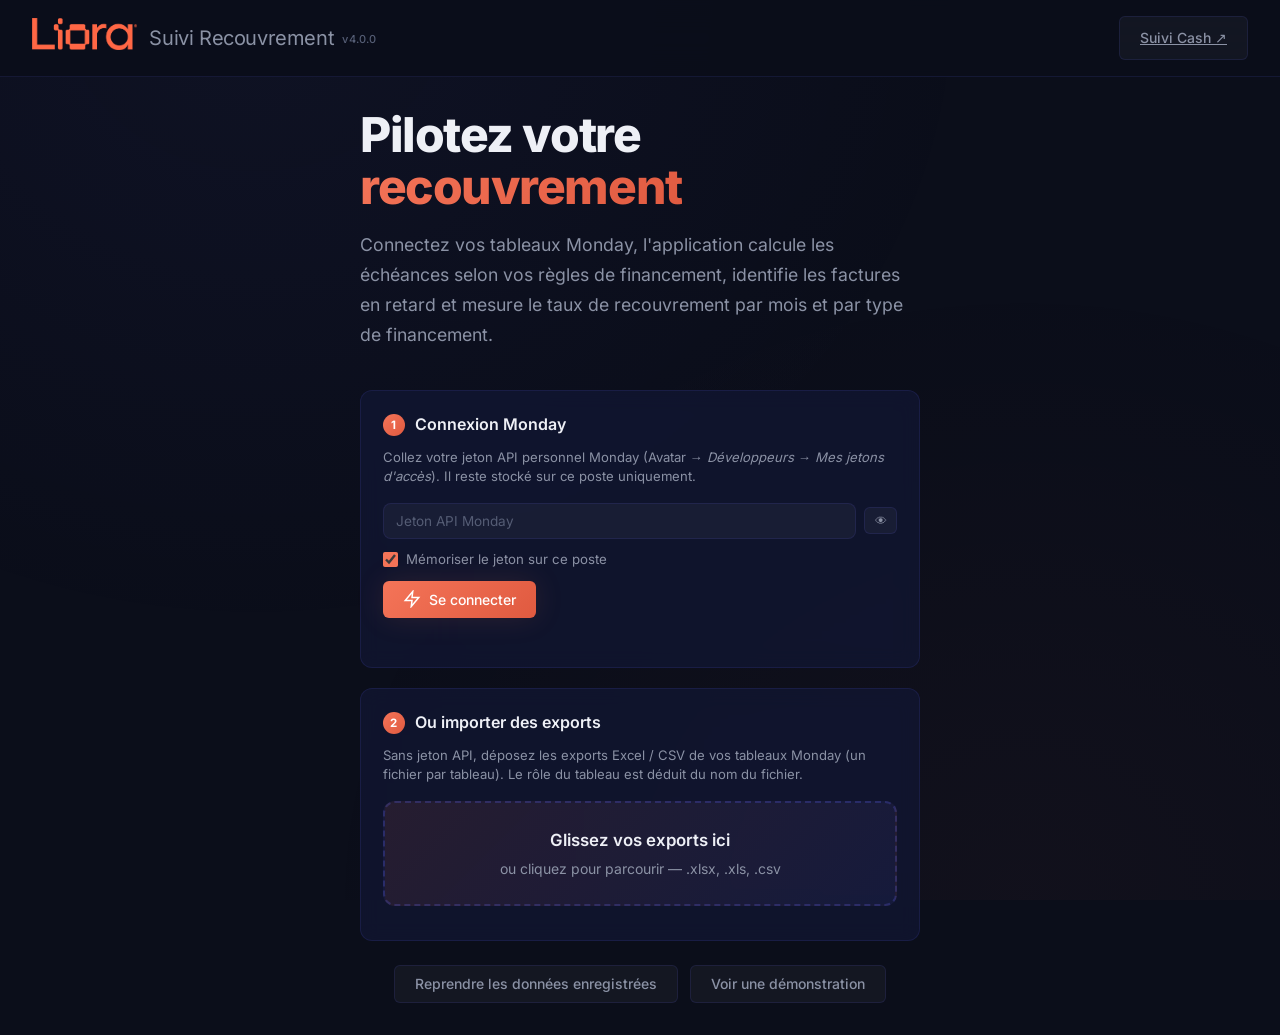
==== recouvrement/index.html @ 36fb6c3d "Pilotage : un seul graphique de décroissance, et des postes nommés dans la cascade UN SEUL GRAPHIQUE" ====
<!DOCTYPE html>
<html lang="fr">
<head>
    <meta charset="UTF-8">
    <meta name="viewport" content="width=device-width, initial-scale=1.0">
    <!-- index.html porte le numéro de version de tous les autres fichiers.
         S'il est lui-même servi depuis le cache, il redemande app.js dans son
         ancienne version et l'application reste périmée sans le dire. -->
    <meta http-equiv="Cache-Control" content="no-store, must-revalidate">
    <meta http-equiv="Pragma" content="no-cache">
    <title>Suivi Recouvrement Liora</title>
    <link rel="icon" href="icones/favicon.ico" sizes="any">
    <link rel="icon" type="image/png" href="icones/liora-192.png">
    <link rel="apple-touch-icon" href="icones/liora-192.png">
    <!-- Permet l'installation en application de bureau (Edge / Chrome) -->
    <link rel="manifest" href="manifest.json">
    <meta name="theme-color" content="#0b0e1a">
    <meta name="application-name" content="Suivi Recouvrement">
    <!-- Librairies intégrées en local (fonctionnement hors-ligne hormis l'API Monday) -->
    <script src="../vendor/chart.umd.min.js?v=4.0.0"></script>
    <script src="../vendor/chartjs-chart-treemap.min.js?v=4.0.0"></script>
    <script src="../vendor/papaparse.min.js?v=4.0.0"></script>
    <script src="../vendor/xlsx.full.min.js?v=4.0.0"></script>
    <link rel="stylesheet" href="../styles.css?v=4.0.0">
    <link rel="stylesheet" href="styles.css?v=4.0.0">
</head>
<body>

<!-- ══════════════════════════════════════════════
     Écran d'accueil / connexion
     ══════════════════════════════════════════════ -->
<div id="welcome-screen" class="screen active">
    <nav class="navbar">
        <div class="nav-brand">
            <div class="logo-icon"><img src="../Liora_Logo_Orange_alpha.png" alt="Liora" style="height: 32px;"></div>
            <span class="brand-name"><span class="brand-sub">Suivi Recouvrement</span><span class="brand-version" id="brand-version"></span></span>
        </div>
        <div class="nav-actions">
            <a class="btn btn-ghost" href="../index.html" title="Ouvrir l'application Suivi Cash">Suivi Cash ↗</a>
        </div>
    </nav>

    <div class="upload-hero">
        <div class="hero-content">
            <h1 class="hero-title">Pilotez votre <span class="gradient-text">recouvrement</span></h1>
            <p class="hero-subtitle">
                Connectez vos tableaux Monday, l'application calcule les échéances selon vos règles de
                financement, identifie les factures en retard et mesure le taux de recouvrement par mois
                et par type de financement.
            </p>

            <div class="connect-grid">
                <!-- Connexion Monday -->
                <div class="connect-card">
                    <div class="connect-head">
                        <span class="connect-badge">1</span>
                        <h3>Connexion Monday</h3>
                    </div>
                    <p class="connect-desc">
                        Collez votre jeton API personnel Monday (Avatar → <em>Développeurs</em> →
                        <em>Mes jetons d'accès</em>). Il reste stocké sur ce poste uniquement.
                    </p>
                    <div class="field-row">
                        <input type="password" id="monday-token" class="input" placeholder="Jeton API Monday" autocomplete="off">
                        <button class="btn btn-ghost btn-sm" id="btn-token-visible" title="Afficher / masquer">👁</button>
                    </div>
                    <div class="field-row">
                        <label class="check"><input type="checkbox" id="monday-remember" checked> Mémoriser le jeton sur ce poste</label>
                    </div>
                    <button class="btn btn-primary" id="btn-monday-connect">
                        <svg width="18" height="18" viewBox="0 0 24 24" fill="none" stroke="currentColor" stroke-width="2"><path d="M13 2L3 14h9l-1 8 10-12h-9l1-8z"/></svg>
                        Se connecter
                    </button>
                    <div id="monday-status" class="connect-status"></div>
                </div>

                <!-- Import de fichiers -->
                <div class="connect-card">
                    <div class="connect-head">
                        <span class="connect-badge">2</span>
                        <h3>Ou importer des exports</h3>
                    </div>
                    <p class="connect-desc">
                        Sans jeton API, déposez les exports Excel / CSV de vos tableaux Monday
                        (un fichier par tableau). Le rôle du tableau est déduit du nom du fichier.
                    </p>
                    <div class="upload-zone upload-zone-sm" id="welcome-drop">
                        <p class="upload-text">Glissez vos exports ici</p>
                        <p class="upload-hint">ou cliquez pour parcourir — .xlsx, .xls, .csv</p>
                        <input type="file" id="welcome-file-input" accept=".csv,.xlsx,.xls" multiple hidden>
                    </div>
                    <div id="welcome-files" class="welcome-files"></div>
                </div>
            </div>

            <div class="welcome-actions">
                <button class="btn btn-ghost" id="btn-open-saved" hidden>Reprendre les données enregistrées</button>
                <button class="btn btn-ghost" id="btn-demo">Voir une démonstration</button>
            </div>
        </div>
    </div>
</div>

<!-- ══════════════════════════════════════════════
     Écran de chargement
     ══════════════════════════════════════════════ -->
<div id="loading-screen" class="screen">
    <div class="loader-container">
        <div class="loader-ring"></div>
        <p class="loader-text">Récupération des données…</p>
        <p class="loader-sub" id="loader-status">Connexion à Monday</p>
        <div class="loader-log" id="loader-log"></div>
    </div>
</div>

<!-- ══════════════════════════════════════════════
     Application
     ══════════════════════════════════════════════ -->
<div id="app-screen" class="screen">
    <nav class="navbar navbar-dash">
        <div class="nav-brand nav-brand-link" id="nav-logo-home" title="Retour au tableau de bord">
            <div class="logo-icon"><img src="../Liora_Logo_Orange_alpha.png" alt="Liora" style="height: 32px;"></div>
            <span class="brand-name"><span class="brand-sub">Suivi Recouvrement</span><span class="brand-version" id="brand-version"></span></span>
        </div>
        <div class="nav-tabs">
            <button class="nav-tab active" data-tab="dashboard">Tableau de bord</button>
            <button class="nav-tab" data-tab="pilotage">Pilotage</button>
            <button class="nav-tab" data-tab="aging">Balance âgée</button>
            <button class="nav-tab" data-tab="financements">Financements</button>
            <button class="nav-tab" data-tab="factures">Factures</button>
            <button class="nav-tab" data-tab="prelevements">Prélèvement GoCardless</button>
            <button class="nav-tab" data-tab="sellsy">Contrôle Sellsy</button>
            <button class="nav-tab" data-tab="quality">Data Quality</button>
            <button class="nav-tab" data-tab="donnees">Données</button>
        </div>
        <div class="nav-actions">
            <span class="maj-indic" id="indicateur-actualisation"></span>
            <button class="btn btn-ghost" id="btn-aide" title="Afficher les explications sur chaque indicateur">
                <svg width="16" height="16" viewBox="0 0 24 24" fill="none" stroke="currentColor" stroke-width="2"><circle cx="12" cy="12" r="10"/><path d="M9.09 9a3 3 0 0 1 5.83 1c0 2-3 3-3 3"/><line x1="12" y1="17" x2="12.01" y2="17"/></svg>
                Aide
            </button>
            <button class="btn btn-ghost" id="btn-refresh" title="Recharger depuis Monday">
                <svg width="16" height="16" viewBox="0 0 24 24" fill="none" stroke="currentColor" stroke-width="2"><polyline points="23 4 23 10 17 10"/><polyline points="1 20 1 14 7 14"/><path d="M3.51 9a9 9 0 0 1 14.85-3.36L23 10M1 14l4.64 4.36A9 9 0 0 0 20.49 15"/></svg>
                Actualiser
            </button>
            <button class="btn btn-ghost" id="btn-export-xlsx">
                <svg width="16" height="16" viewBox="0 0 24 24" fill="none" stroke="currentColor" stroke-width="2"><path d="M14 2H6a2 2 0 0 0-2 2v16a2 2 0 0 0 2 2h12a2 2 0 0 0 2-2V8z"/><polyline points="14 2 14 8 20 8"/><line x1="8" y1="13" x2="16" y2="13"/><line x1="8" y1="17" x2="13" y2="17"/></svg>
                Exporter Excel
            </button>
            <button class="btn btn-ghost" id="btn-export-pdf">
                <svg width="16" height="16" viewBox="0 0 24 24" fill="none" stroke="currentColor" stroke-width="2"><path d="M21 15v4a2 2 0 0 1-2 2H5a2 2 0 0 1-2-2v-4"/><polyline points="7 10 12 15 17 10"/><line x1="12" y1="15" x2="12" y2="3"/></svg>
                Exporter PDF
            </button>
        </div>
    </nav>

    <!-- ── Barre de filtres commune à tous les onglets ── -->
    <div class="filters-wrap" id="filters-wrap">
        <div class="filter-bar">
            <!-- LA PÉRIODE EST UN FILTRE COMME LES AUTRES.
                 Elle occupait une rangée entière à elle seule — une étiquette,
                 un résumé, quatre boutons et soixante-dix pastilles de mois
                 dépliées sous la barre. Elle tient maintenant dans un déroulé,
                 et son bouton porte déjà l'intervalle retenu. -->
            <div class="filter-block" id="filter-block-periode">
                <span class="filter-label">Période</span>
                <span class="aide-ligne">Les mois retenus. Aucun choix : tous comptent.</span>
                <div class="dd" id="dd-periode">
                    <button class="btn btn-ghost btn-sm dd-btn" type="button" aria-haspopup="listbox" aria-expanded="false">
                        <span class="dd-resume" id="periode-resume">tous les mois</span><span class="dd-fleche" aria-hidden="true">▾</span>
                    </button>
                    <div class="dd-panneau dd-panneau-mois" hidden>
                        <div class="dd-actions">
                            <button class="btn btn-ghost btn-sm" type="button" data-action="tous">Tout</button>
                            <button class="btn btn-ghost btn-sm" type="button" data-action="courant">Mois en cours</button>
                            <button class="btn btn-ghost btn-sm" type="button" data-action="precedent">Mois précédent</button>
                            <button class="btn btn-ghost btn-sm" type="button" data-action="douze">12 derniers mois</button>
                            <button class="btn btn-ghost btn-sm" type="button" data-action="aucun">Aucun</button>
                        </div>
                        <div class="date-filter-months" id="date-filter-months"></div>
                    </div>
                </div>
            </div>

            <div class="filter-block">
                <span class="filter-label">Mois basé sur</span>
                <span class="aide-ligne">Sur quelle date les mois sont découpés. En recouvrement, l'échéance est la bonne.</span>
                <div class="seg" id="seg-base-mois" hidden>
                    <button class="seg-btn active" data-base="echeance">Échéance</button>
                    <button class="seg-btn" data-base="facture">Facture</button>
                    <button class="seg-btn" data-base="paiement">Paiement</button>
                </div>
                <div class="dd dd-unique" id="dd-base-mois">
                    <button class="btn btn-ghost btn-sm dd-btn" type="button" aria-haspopup="listbox" aria-expanded="false">
                        <span class="dd-resume">—</span><span class="dd-fleche" aria-hidden="true">▾</span>
                    </button>
                    <div class="dd-panneau" role="listbox" hidden></div>
                </div>
            </div>

            <!-- « Enlever le filtre périmètre pour l'instant » : l'attribut se
                 retire en un mot, et tout ce qui en dépend — dont les quatre
                 cartes de qualification B2C — revient avec lui. -->
            <div class="filter-block" id="filter-block-perimetre" hidden>
                <span class="filter-label">Périmètre</span>
                <span class="aide-ligne">Corporate = vos clients entreprises. B2C = les apprenants en direct.</span>
                <div class="seg" id="seg-perimetre">
                    <button class="seg-btn active" data-perimetre="Tous">Tous</button>
                    <button class="seg-btn" data-perimetre="Corporate">Corporate</button>
                    <button class="seg-btn" data-perimetre="B2C">B2C</button>
                </div>
            </div>


            <div class="filter-block" id="filter-block-avoirs">
                <span class="filter-label">Factures annulées par avoir</span>
                <span class="aide-ligne" id="aide-avoirs">Soldées au grand livre par un avoir, non par un règlement :
                    la créance a été annulée, rien n'est rentré. Exclues, les taux disent ce que le recouvrement a
                    réellement encaissé. Incluses, le portefeuille se lit tel qu'il a été facturé — utile pour
                    rapprocher un chiffre d'affaires, trompeur pour juger le recouvrement.</span>
                <div class="seg" id="seg-avoirs" hidden>
                    <button class="seg-btn" data-avoirs="inclure">Incluses</button>
                    <button class="seg-btn active" data-avoirs="exclure">Exclues</button>
                </div>
                <div class="dd dd-unique" id="dd-avoirs">
                    <button class="btn btn-ghost btn-sm dd-btn" type="button" aria-haspopup="listbox" aria-expanded="false">
                        <span class="dd-resume">—</span><span class="dd-fleche" aria-hidden="true">▾</span>
                    </button>
                    <div class="dd-panneau" role="listbox" hidden></div>
                </div>
            </div>

            <div class="filter-block" id="filter-block-sellsy-manquantes" hidden>
                <span class="filter-label">Factures Sellsy — manquantes sur Monday</span>
                <span class="aide-ligne" id="aide-sellsy-manquantes">L'import Monday a commencé en cours de route :
                    des factures déjà réglées n'y ont jamais été reprises. Les inclure les fait entrer dans le
                    portefeuille — total facturé, encaissé, délais — à partir de ce que dit Sellsy. Leur échéance
                    est calculée par vos règles quand les dates le permettent, reprise du grand livre à défaut, et
                    laissée « à qualifier » sinon : aucune date n'est inventée.</span>
                <div class="seg" id="seg-sellsy-manquantes">
                    <button class="seg-btn" data-sellsym="inclure">Incluses</button>
                    <button class="seg-btn active" data-sellsym="exclure">Exclues</button>
                </div>
            </div>

            <div class="filter-block" id="filter-block-financement">
                <span class="filter-label">Financement</span>
                <span class="aide-ligne">Restreint l'ensemble de l'application à un ou plusieurs dispositifs. Aucun sélectionné : tous comptent.</span>
                <div class="dd" id="dd-financements">
                    <button class="btn btn-ghost btn-sm dd-btn" type="button" aria-haspopup="listbox" aria-expanded="false">
                        <span class="dd-resume">Tous les dispositifs</span><span class="dd-fleche" aria-hidden="true">▾</span>
                    </button>
                    <div class="dd-panneau dd-panneau-large" role="listbox" hidden>
                        <input type="search" class="input input-sm dd-recherche" placeholder="Filtrer les dispositifs…" aria-label="Filtrer les dispositifs">
                        <div class="dd-actions"><button class="btn btn-ghost btn-sm" type="button" data-action="tous">Tous</button></div>
                        <div class="dd-options"></div>
                    </div>
                </div>
            </div>

            <div class="filter-block">
                <span class="filter-label">Arrêté au</span>
                <span class="aide-ligne">Date de référence. Reculez-la pour revoir la situation telle qu'elle était.</span>
                <input type="date" id="date-ref" class="input input-sm">
            </div>

            <div class="filter-block">
                <span class="filter-label">Recherche</span>
                <input type="search" id="search-input" class="input input-sm" placeholder="Facture, client, groupe…">
            </div>

            <button class="btn btn-ghost btn-sm" id="btn-reset-filters">Réinitialiser</button>

            <!-- Les filtres actifs tiennent dans la ligne des commandes, et
                 non sur une bande à eux : une seule puce occupait une rangée
                 entière sous la barre. -->
            <div id="active-filters" class="active-filters hidden"></div>
        </div>
    </div>

    <!-- Le jeu de démonstration se dit tant qu'il est chargé. Hors des
         onglets et au-dessus d'eux : il ne concerne pas un écran, il
         concerne la provenance de TOUS les chiffres. -->
    <div id="bandeau-demo" class="bandeau-demo" hidden>
        <span class="bandeau-demo-pastille">Démonstration</span>
        <span id="bandeau-demo-texte"></span>
        <button class="btn btn-sm" id="btn-quitter-demo">Charger mes données</button>
    </div>

    <!-- ══════════ ONGLET : TABLEAU DE BORD ══════════ -->
    <div class="tab-content active" id="tab-dashboard">
        <div class="dashboard-content">

            <!-- Pourquoi l'écran est vide. Hors des actes, et au-dessus de
                 tout : au moment où tous les chiffres valent zéro, c'est la
                 seule chose qui mérite d'être lue, et un acte replié ne doit
                 pas pouvoir la cacher. -->
            <div id="ecran-vide" class="scope-note"></div>

            <!-- ═════════════════ ACTE 1 ═════════════════ -->
            <div class="section-header section-acte" data-acte="1">
                <h2><span class="acte-num">1</span>Vue d'ensemble</h2>
                <span class="acte-sous">Où en est l'argent qu'on me doit</span>
                <button class="acte-toggle" data-acte-toggle="1" aria-expanded="true">Replier</button>
            </div>
            <div class="acte-corps" data-acte-corps="1">
            <p class="aide-bloc">
                Une facture est dite <strong>en recouvrement</strong> dès que sa <strong>date d'échéance
                calculée selon les règles de financement</strong> est dépassée à la date d'arrêté, et
                qu'elle n'est pas réglée — peu importe le tableau ou le groupe Monday où elle se trouve.
                La date d'échéance éventuellement saisie dans Monday n'est pas utilisée, sauf à cocher
                l'option correspondante dans l'onglet Données.
                Le <strong>montant en retard</strong> est ce que ces factures représentent en euros.
            </p>
            <div class="kpi-grid">
<div class="kpi-card kpi-cliquable" data-kpi="total">
                        <div class="kpi-icon kpi-blue">
                            <svg width="22" height="22" viewBox="0 0 24 24" fill="none" stroke="currentColor" stroke-width="2"><line x1="12" y1="1" x2="12" y2="23"/><path d="M17 5H9.5a3.5 3.5 0 0 0 0 7h5a3.5 3.5 0 0 1 0 7H6"/></svg>
                        </div>
                        <div class="kpi-data">
                            <span class="kpi-label">Total facturé</span>
                            <span class="kpi-value" id="kpi-total-euros">—</span>
                            <span class="kpi-sub" id="kpi-total-sub"></span>
                            <span class="aide-ligne">Somme de toutes les factures de la période filtrée, réglées ou non.</span>
                        </div>
                    </div>
<div class="kpi-card kpi-cliquable" data-kpi="encaisse">
                        <div class="kpi-icon kpi-purple">
                            <svg width="22" height="22" viewBox="0 0 24 24" fill="none" stroke="currentColor" stroke-width="2"><path d="M20 6L9 17l-5-5"/></svg>
                        </div>
                        <div class="kpi-data">
                            <span class="kpi-label">Encaissé</span>
                            <span class="kpi-value" id="kpi-encaisse">—</span>
                            <span class="kpi-sub" id="kpi-encaisse-sub"></span>
                            <span class="aide-ligne">Montant déjà encaissé. Une facture est considérée réglée si elle figure dans le tableau des factures payées, si elle porte une date de paiement, ou si le grand livre la lettre.</span>
                        </div>
                    </div>
<div class="kpi-card kpi-cliquable" data-kpi="encours">
                        <div class="kpi-icon kpi-blue">
                            <svg width="22" height="22" viewBox="0 0 24 24" fill="none" stroke="currentColor" stroke-width="2"><rect x="3" y="3" width="18" height="18" rx="2"/><line x1="3" y1="9" x2="21" y2="9"/><line x1="9" y1="21" x2="9" y2="9"/></svg>
                        </div>
                        <div class="kpi-data">
                            <span class="kpi-label">Reste à encaisser</span>
                            <span class="kpi-value" id="kpi-encours">—</span>
                            <span class="kpi-sub" id="kpi-encours-sub"></span>
                            <span class="aide-ligne">Montant total des factures non réglées : celles en retard, plus celles qui ne sont pas encore arrivées à échéance. Le pourcentage indique la part de ce reste qui est <strong>déjà en retard</strong>.</span>
                        </div>
                    </div>
                    <div class="kpi-card kpi-cliquable" data-kpi="enRecouvrement">
                        <div class="kpi-icon kpi-red">
                            <svg width="22" height="22" viewBox="0 0 24 24" fill="none" stroke="currentColor" stroke-width="2"><circle cx="12" cy="12" r="10"/><line x1="12" y1="8" x2="12" y2="12"/><line x1="12" y1="16" x2="12.01" y2="16"/></svg>
                        </div>
                        <div class="kpi-data">
                            <span class="kpi-label">En recouvrement</span>
                            <span class="kpi-value" id="kpi-recouvrement">—</span>
                            <span class="kpi-sub" id="kpi-recouvrement-sub"></span>
                            <span class="aide-ligne">Les factures dont l'échéance calculée est dépassée à la date d'arrêté <strong>et qui ne sont toujours pas réglées</strong> : l'argent à aller chercher. C'est une part de « Reste à encaisser », qui comprend en plus ce qui n'est pas encore échu. Le pourcentage est pris sur le <strong>total facturé</strong> ; la part du seul reste à encaisser, plus élevée, figure sous la tuile voisine.</span>
                        </div>
                    </div>
            </div>
            <!-- Où en est la récupération des factures échues -->
            <div class="section-header section-header-sub">
                <h3>Où en est le portefeuille</h3>
                <span class="fv-hint">Toutes les factures, échues ou non — les tuiles totalisent 100 %</span>
                <div class="chart-controls">
                    <div class="seg seg-sm" id="seg-unite-recup">
                        <button class="seg-btn active" data-unite="euros">€</button>
                        <button class="seg-btn" data-unite="nb">Nombre</button>
                    </div>
                </div>
            </div>
            <div class="recup-grid" id="recup-grid"></div>

            <!-- Alerte OPCO / ADV -->
            <div id="scope-note" class="scope-note"></div>

<div class="charts-grid">
                <div class="chart-card chart-wide">
                    <div class="chart-header">
                        <h3>Montants — ce qui est en retard, et le reste</h3>
                        <div class="chart-controls">
                            <div class="seg seg-sm" id="seg-repartition">
                                <button class="seg-btn active" data-dims="perimetre,financement">Périmètre › Financement</button>
                                <button class="seg-btn" data-dims="financement,board">Financement › Tableau</button>
                                <button class="seg-btn" data-dims="board,groupe">Tableau › Groupe</button>
                                <button class="seg-btn" data-dims="etape,financement">Qualification recouv. › Financement</button>
                                <button class="seg-btn" data-dims="mois,financement">Mois › Financement</button>
                            </div>
                            <button class="btn btn-ghost btn-sm" id="btn-repartition-toggle">Tout déplier</button>
                        </div>
                    </div>
                    <span class="fv-hint">
                        Montant total = « pas en retard » + « échu et impayé ». « Pas en retard » réunit
                        le réglé, le non échu et ce dont l'échéance n'est pas calculable — le détail
                        s'affiche en passant la souris. Cliquez sur une flèche pour déplier, sur une
                        ligne pour ouvrir les factures correspondantes.
                    </span>
                    <span class="fv-hint" id="repartition-note"></span>
                    <div class="table-wrap" id="repartition-table"></div>
                </div>
            </div>



            <!-- Où en est le retard de CE dispositif dans le circuit. Posée
                 en dur mais vide par défaut : elle ne s'écrit que lorsqu'un
                 seul dispositif est retenu, c'est-à-dire en profondeur. -->
            <div id="carte-circuit"></div>

            <!-- La variation du mois, en toutes lettres : les deux compteurs
                 s'ouvrent sur leurs factures, et la carte qui suit porte la
                 même série. -->
            <div class="section-header section-header-sub">
                <h3>Ce qui a bougé ce mois-ci</h3>
                <span class="fv-hint" id="flux-mois"></span>
            </div>
            <p class="ligne-flux" id="ligne-flux"></p>
            <!-- Comparaison mensuelle -->
            <div class="charts-grid">
                <div class="chart-card chart-wide">
                    <div class="chart-header">
                        <h3>Flux de recouvrement</h3>
                        <div class="chart-controls">
                            <div class="seg seg-sm" id="seg-flux-unite">
                                <button class="seg-btn active" data-unite="euros">€</button>
                                <button class="seg-btn" data-unite="nb">Nombre</button>
                            </div>
                        </div>
                    </div>
                    <span class="fv-hint">
                        Gagne-t-on ou perd-on du terrain ? Une facture réglée avant son échéance
                        n'y figure pas : elle n'est jamais tombée en retard, elle ne peut pas en
                        sortir — un mois sans colonne verte veut donc dire qu'aucune créance échue
                        n'est rentrée ce mois-là.
                    </span>
                    <div class="chart-container chart-tall">
                        <canvas id="chart-flux"></canvas>
                    </div>
                </div>
            </div>

<div class="charts-grid">
                <div class="chart-card chart-wide">
                    <div class="chart-header">
                        <h3>Quels dispositifs se dégradent</h3>
                        <div class="chart-controls">
                            <div class="seg seg-sm" id="seg-evocat-unite">
                                <button class="seg-btn active" data-unite="nb">Nombre</button>
                                <button class="seg-btn" data-unite="euros">€</button>
                            </div>
                        </div>
                    </div>
                    <span class="fv-hint">Part des factures tombées en retard, par dispositif et par mois d'échéance. Une courbe qui monte est un dispositif qui se dégrade. Un point porte sur <strong>au moins cinq factures échues</strong> — survolez-le pour savoir combien exactement, car cent pour cent sur cinq factures et cent pour cent sur cinquante se dessinent pareil.</span>
                    <div id="evo-cat-note" class="note-reserve"></div>
                    <div class="chart-container chart-tall"><canvas id="chart-evo-categorie"></canvas></div>
                </div>
            </div>

                                    <!-- Détail de la courbe : la carte thermique, mois par mois -->
            <div id="evo-detail" hidden>
            <div class="charts-grid">
                <div class="chart-card chart-wide">
                    <div class="chart-header">
                        <h3>% en recouvrement par mois et par financement</h3>
                        <div class="chart-controls">
                            <div class="seg seg-sm" id="seg-unite-heat">
                                <button class="seg-btn active" data-unite="euros">€</button>
                                <button class="seg-btn" data-unite="nb">Nombre</button>
                            </div>
                        </div>
                    </div>
                    <span class="fv-hint">Chaque case : part des factures échues du mois qui sont en retard. Cliquez pour filtrer.</span>
                    <div class="heatmap-wrap" id="heatmap-mois-financement"></div>
                </div>
            </div>
            </div>




            <!-- Treemap : outil de fouille, dimension au choix. Remontée dans
                 l’acte 1 — c’est une question de vue d’ensemble, pas d’ancienneté.
                 PLACÉE AVANT LA BAD DEBT, ET NON APRÈS. Collée sous « Le détail de
                 la bad debt », elle se lisait comme un détail de celle-ci : « je veux
                 que cela soit aussi pas pour la bad debt mais aussi tt les factures en
                 recouvrement », 27/10/2026. Elle portait déjà TOUTES les factures en
                 retard — 2 322 pour 11,1 M€, dont 4,9 M€ de bad debt — mais rien ne le
                 disait. Elle passe donc devant, et écrit son assiette elle-même. -->
            <div class="charts-grid">
                <div class="chart-card chart-wide">
                    <div class="chart-header">
                        <h3>Où se loge ce qui reste dû</h3>
                        <div class="chart-controls">
                            <div class="seg seg-sm" id="seg-treemap-dim">
                                <button class="seg-btn active" data-dim="financement">Financement</button>
                                <button class="seg-btn" data-dim="client">Client</button>
                                <button class="seg-btn" data-dim="board">Tableau</button>
                                <button class="seg-btn" data-dim="etape">Qualification recouv.</button>
                                <button class="seg-btn" data-dim="groupe">Groupe</button>
                                <button class="seg-btn" data-dim="proprietaire">Propriétaire</button>
                            </div>
                        </div>
                    </div>
                    <span class="fv-hint" id="treemap-assiette"></span>
                    <span class="fv-hint">La surface est proportionnelle au montant en retard.
                        Cliquez une case&nbsp;: sur «&nbsp;Financement&nbsp;» elle ouvre le détail du
                        dispositif — tableau, puis groupe, puis qualification. Sur les autres
                        dimensions, elle filtre l’application.</span>
                    <div class="chart-container chart-tall">
                        <canvas id="chart-treemap"></canvas>
                    </div>
                </div>
            </div>
            <!-- La bad debt : le seuil est écrit en toutes lettres sous le
                 chiffre, et il se règle dans l'onglet Réglages. -->
            <div class="section-header section-header-sub">
                <h3 id="bad-debt-titre">Ce qui attend depuis plus de douze mois</h3>
                <span class="fv-hint" id="bad-debt-seuil"></span>
            </div>
            <div class="kpi-grid" id="bad-debt-kpi"></div>
            <span class="fv-hint" id="bad-debt-note"></span>
            <details class="bloc-repli" id="bad-debt-detail">
                <summary>Le détail de la bad debt</summary>
                <span class="fv-hint" id="bad-debt-detail-note"></span>
                <div class="table-wrap" id="bad-debt-table"></div>
                <div class="chart-container chart-tall"><canvas id="chart-bad-debt"></canvas></div>
            </details>
            </div>

            <!-- ═════════════════ ACTE 2 ═════════════════ -->
            <div class="section-header section-acte" data-acte="2">
                <h2><span class="acte-num">2</span>Quand mes clients payent, avant ou après l'échéance</h2>
                <span class="acte-sous">Sur ce qui est déjà rentré : combien est arrivé avant la date, combien après, et sous quel dispositif</span>
                <button class="acte-toggle" data-acte-toggle="2" aria-expanded="true">Replier</button>
            </div>
            <div class="acte-corps" data-acte-corps="2">
            <p class="acte-transition">On vient de dire combien reste dehors. Savoir pourquoi se lit sur l'argent déjà rentré&nbsp;: ces factures-là ont fini leur course, et leur date de règlement dit si le délai que le dispositif accorde a été tenu, ou de combien il a été dépassé.</p>
            <div class="charts-grid">
                <div class="chart-card chart-wide">
                    <div class="chart-header"><h3 id="regl-titre">Comment l'encaissé est arrivé</h3></div>
                    <span class="fv-hint" id="regl-hint"></span>
                    <div class="recup-grid" id="regl-kpi"></div>
                    <div id="regl-note" class="scope-note"></div>
                </div>
            </div>
            <div class="charts-grid">
                <div class="chart-card chart-wide">
                    <div class="chart-header"><h3>Avant ou après l'échéance, par type de financement</h3></div>
                    <span class="fv-hint">
                        Le <strong>terme accordé</strong> est la règle de délai du dispositif, telle
                        qu'elle est écrite&nbsp;: c'est la seule référence qui existe, et c'est elle
                        que l'écart constaté juste à côté met à l'épreuve. L'écart médian porte son
                        effectif, qui n'est pas toujours le nombre de la ligne&nbsp;: une facture
                        réglée sans date de règlement connue ne s'y mesure pas.
                    </span>
                    <div class="table-wrap" id="regl-financements"></div>
                </div>
            </div>
            <div class="kpi-grid" id="ecart-echeance-kpi"></div>
<div class="kpi-grid"><div class="kpi-card kpi-cliquable" data-kpi="payeesRetard">
                        <div class="kpi-icon kpi-green">
                            <svg width="22" height="22" viewBox="0 0 24 24" fill="none" stroke="currentColor" stroke-width="2"><path d="M22 11.08V12a10 10 0 1 1-5.93-9.14"/><polyline points="22 4 12 14.01 9 11.01"/></svg>
                        </div>
                        <div class="kpi-data">
                            <span class="kpi-label">Retard moyen au paiement</span>
                            <span class="kpi-value" id="kpi-retard-paiement">—</span>
                            <span class="kpi-sub" id="kpi-delai-paiement-sub"></span>
                            <span class="aide-ligne">Sur les factures <strong>qui ont fini par être payées</strong>, combien de jours après l'échéance l'argent est réellement tombé. À ne pas confondre avec « Retard moyen », qui porte sur les factures <strong>toujours impayées</strong> : l'un dit combien de temps vos clients mettent à payer, l'autre depuis combien de temps vous attendez.</span>
                        </div>
                    </div></div>
            <div class="charts-grid">
                <div class="chart-card chart-wide">
                    <div class="chart-header"><h3>Qui tombe en retard, et qui finit par payer</h3></div>
                    <span class="fv-hint">La barre <strong>rouge</strong> : sur tout ce qui est arrivé à échéance, la part qui a connu du retard. La barre <strong>verte</strong> : sur ces seules retardataires, la part qui a fini par rentrer. Les deux ne se comparent donc pas en longueur — « tombe souvent mais finit par payer » n'appelle pas le même geste que « tombe peu et ne paye jamais ». Les dispositifs de moins de cinq factures échues sont écartés : un taux sur trois factures ne se lit pas.</span>
                    <div class="chart-container chart-tall"><canvas id="chart-bascule-rentree"></canvas></div>
                </div>
            </div>
            <div class="charts-grid">
                <div class="chart-card chart-wide">
                    <div class="chart-header"><h3>La part de l'encaissement qui arrive après l'échéance</h3></div>
                    <span class="fv-hint">Mois par mois, sur la date de règlement. C'est la pente qui se lit ici&nbsp;: les volumes sont donnés par la carte de flux du premier acte.</span>
                    <span class="fv-hint" id="part-apres-couverture"></span>
                    <div class="chart-container chart-tall"><canvas id="chart-regl-mois"></canvas></div>
                </div>
            </div>
                        <!-- Flux : ce qui entre, ce qui sort, ce qui reste -->
            <div class="charts-grid">
                <div class="chart-card chart-wide">
                    <div class="chart-header">
                        <h3>Taux de recouvrement par mois</h3>
                        <div class="chart-controls">
                            <div class="seg seg-sm" id="seg-unite-mois">
                                <button class="seg-btn active" data-unite="euros">€</button>
                                <button class="seg-btn" data-unite="nb">Nombre</button>
                            </div>
                        </div>
                    </div>
                    <span class="fv-hint">
                        Rangées par mois d'échéance. La hauteur de la colonne, c'est la taille du
                        mois ; les couleurs, ce qu'elles sont devenues. Cliquez un mois pour n'afficher
                        que lui.
                    </span>
                    <div class="chart-container chart-tall">
                        <canvas id="chart-mois"></canvas>
                    </div>
                </div>
            </div>
            <details class="bloc-repli">
                <summary>La lecture par processus — après relance, sans relance</summary>
                <span class="fv-hint">
                    Ce découpage-là se fait sur le groupe Monday d'origine du règlement, et non sur
                    une date&nbsp;: il dit par quel chemin l'argent est rentré, pas quand.
                </span>
                <div class="chart-controls">
                    <div class="seg seg-sm" id="seg-regl-origine">
                        <button class="seg-btn active" data-origine="recouvrement">Après relance</button>
                        <button class="seg-btn" data-origine="hors">Sans relance</button>
                    </div>
                </div>
                <div class="recup-grid" id="regl-origine-kpi"></div>
            </details>
            </div>

            <!-- ═════════════════ ACTE 3 ═════════════════ -->
            <div class="section-header section-acte" data-acte="3">
                <h2><span class="acte-num">3</span>Depuis combien de temps j'attends, et si cela s'aggrave</h2>
                <span class="acte-sous">Le stock d'impayés, son âge, et le sens dans lequel il bouge</span>
                <button class="acte-toggle" data-acte-toggle="3" aria-expanded="true">Replier</button>
            </div>
            <div class="acte-corps" data-acte-corps="3">
            <p class="acte-transition">On sait maintenant comment ils payent quand ils payent. Reste à regarder ce qui n'est pas payé du tout, et depuis quand.</p>
            <div class="kpi-grid">
<div class="kpi-card kpi-cliquable" data-kpi="impayees">
                        <div class="kpi-icon kpi-volatility">
                            <svg width="22" height="22" viewBox="0 0 24 24" fill="none" stroke="currentColor" stroke-width="2"><circle cx="12" cy="12" r="10"/><polyline points="12 6 12 12 16 14"/></svg>
                        </div>
                        <div class="kpi-data">
                            <span class="kpi-label">Retard moyen</span>
                            <span class="kpi-value" id="kpi-retard-moyen">—</span>
                            <span class="kpi-sub" id="kpi-retard-moyen-sub"></span>
                            <span class="aide-ligne">Nombre de jours écoulés depuis l'échéance, en moyenne, sur les factures encore impayées. La médiane est souvent plus parlante : la moyenne est tirée vers le haut par quelques créances très anciennes.</span>
                        </div>
                    </div>
<div class="kpi-card kpi-cliquable" data-kpi="impayees">
                        <div class="kpi-icon kpi-volatility">
                            <svg width="22" height="22" viewBox="0 0 24 24" fill="none" stroke="currentColor" stroke-width="2"><line x1="12" y1="20" x2="12" y2="10"/><line x1="18" y1="20" x2="18" y2="4"/><line x1="6" y1="20" x2="6" y2="16"/></svg>
                        </div>
                        <div class="kpi-data">
                            <span class="kpi-label">Retard moyen pondéré €</span>
                            <span class="kpi-value" id="kpi-retard-pondere">—</span>
                            <span class="kpi-sub">pondéré par le montant</span>
                            <span class="aide-ligne">Même retard moyen, mais où chaque facture pèse à hauteur de son montant. Un gros impayé ancien compte plus qu'un petit. Si ce chiffre dépasse nettement le retard moyen, ce sont vos grosses factures qui traînent.</span>
                        </div>
                    </div>
                <div class="kpi-card kpi-cliquable" data-kpi="retardVieux">
                    <div class="kpi-icon kpi-red">
                        <svg width="22" height="22" viewBox="0 0 24 24" fill="none" stroke="currentColor" stroke-width="2"><circle cx="12" cy="12" r="10"/><polyline points="12 6 12 12 16 14"/><line x1="2" y1="2" x2="22" y2="22"/></svg>
                    </div>
                    <div class="kpi-data">
                        <span class="kpi-label">Plus de six mois d'attente</span>
                        <span class="kpi-value" id="kpi-vieux">—</span>
                        <span class="kpi-sub" id="kpi-vieux-sub"></span>
                        <span class="aide-ligne">Montant échu depuis plus de six mois à la date d'arrêté et toujours pas encaissé — la même borne que la tranche « 6 à 12 mois » de la balance âgée, au jour près. Cette tuile n'en donne qu'un point&nbsp;: <button class="lien-interne" data-onglet="aging">la balance âgée</button> donne toute la distribution d'âge.</span>
                    </div>
                </div>
            </div>
            <!-- Évolution du retard moyen -->
            <div class="charts-grid">
                <div class="chart-card chart-wide">
                    <div class="chart-header"><h3>Le stock d'impayés vieillit-il, ou s'assainit-il ?</h3></div>
                    <span class="fv-hint">
                        Depuis combien de jours vos factures impayées attendent, à la fin de chaque mois.
                        La médiane écarte les quelques très vieilles créances qui tirent la moyenne vers
                        le haut.
                    </span>
                    <span class="fv-hint" id="retard-evolution-note"></span>
                    <div class="chart-container chart-tall">
                        <canvas id="chart-retard-evolution"></canvas>
                    </div>
                </div>
            </div>
            <div class="charts-grid">
                <div class="chart-card chart-wide">
                    <div class="chart-header"><h3>Le retard par type de financement</h3></div>
                    <span class="fv-hint">Son axe de travail&nbsp;: le retard moyen, ce que la pondération par le montant en dit, et la part qui attend depuis plus de six mois. Cliquez une ligne pour ouvrir le détail du dispositif, tableau par tableau.</span>
                    <div class="table-wrap" id="retard-financements"></div>
                </div>
            </div>
<div class="charts-grid">
                <div class="chart-card chart-wide">
                    <div class="chart-header">
                        <h3>Les créances anciennes finissent-elles par rentrer ?</h3>
                        <span class="fv-hint">le vert est une histoire, le rouge une photographie</span>
                        <div class="chart-controls">
                            <div class="seg seg-sm" id="seg-histo-unite">
                                <button class="seg-btn active" data-unite="euros">€</button>
                                <button class="seg-btn" data-unite="nb">Nombre</button>
                            </div>
                        </div>
                    </div>
                    <span class="fv-hint">
                        Chaque colonne se lit de haut en bas : parmi les factures ayant atteint ce
                        retard, la part qui a fini par rentrer (vert) et celle qui est toujours due
                        (rouge). Plus on va vers la droite, moins il rentre. Cliquez sur une tranche
                        pour ouvrir ses factures.
                    </span>
                    <div class="chart-container chart-tall">
                        <canvas id="chart-histo-retards"></canvas>
                    </div>
                </div>
            </div>

            <!-- Les qualifications B2C, quand le périmètre B2C est retenu -->
            <div id="qualif-b2c" hidden>
                <div class="section-header section-header-sub">
                    <h3>Les qualifications du portefeuille B2C</h3>
                    <span class="fv-hint" id="qualif-b2c-hint"></span>
                    <div class="seg seg-sm" id="seg-qualif-unite">
                        <button class="seg-btn active" data-unite="nb">En nombre</button>
                        <button class="seg-btn" data-unite="euros">En montant</button>
                    </div>
                </div>
                <div class="charts-grid charts-grid-4" id="qualif-b2c-grid"></div>
            </div>

            <!-- Le mois écoulé, catégorie par catégorie -->
            <div class="charts-grid">
                <div class="chart-card chart-wide">
                    <div class="chart-header">
                        <h3>Le mois écoulé, par catégorie</h3>
                        <div class="chart-controls">
                            <div class="seg seg-sm" id="seg-cmpcat-base">
                                <button class="seg-btn active" data-base="precedent">vs mois précédent</button>
                                <button class="seg-btn" data-base="annee">vs un an plus tôt</button>
                            </div>
                        </div>
                    </div>
                    <span class="fv-hint" id="cmpcat-titre"></span>
                    <span class="fv-hint">
                        La cohorte d'un mois, ce sont les factures dont l'échéance y tombe. Combien
                        sont passées en recouvrement, quelle part est rentrée à l'heure, de combien
                        le retard et le délai de règlement ont bougé — et l'écart avec le mois de
                        comparaison, catégorie par catégorie. Chaque nombre ouvre ses factures.
                    </span>
                    <div class="mini-table-wrap" id="cmp-categorie"></div>
                </div>
            </div>
            <div class="charts-grid">
                <div class="chart-card chart-wide">
                    <div class="chart-header"><h3>Les créances qui viennent de franchir les six mois</h3></div>
                    <span class="fv-hint">Depuis le dernier arrêté mensuel clos. C'est la seule chose de cet acte qui se termine par un geste.</span>
                    <div class="mini-table-wrap" id="franchissements"></div>
                </div>
            </div>
            </div>

            <!-- ═════════════════ ACTE 4 ═════════════════ -->
            <div class="section-header section-acte" data-acte="4">
                <h2><span class="acte-num">4</span>Ce qui change l'ordre de mes appels</h2>
                <span class="acte-sous">Les clients qui décrochent, ce qui tombe à échéance chez eux, et le retard que la donnée rend douteux</span>
                <button class="acte-toggle" data-acte-toggle="4" aria-expanded="false">Déplier</button>
            </div>
            <div class="acte-corps" data-acte-corps="4" hidden>
            <p class="acte-transition">Tout cela décrit le stock. Il reste ce qui change l'ordre des appels de demain matin.</p>
<div class="charts-grid">
                <div class="chart-card chart-wide">
                    <div class="chart-header">
                        <h3 id="top-clients-titre">Les clients à appeler</h3>
                        <div class="chart-controls">
                            <div class="seg seg-sm" id="seg-top-clients">
                                <button class="seg-btn active" data-vue="gros">Les plus gros</button>
                                <button class="seg-btn" data-vue="degrades">Ceux qui se dégradent</button>
                            </div>
                        </div>
                    </div>
                    <span class="fv-hint" id="top-clients-note"></span>
                    <div class="mini-table-wrap" id="top-clients"></div>
                </div>
            </div>
            <div class="charts-grid">
                <div class="chart-card chart-wide">
                    <div class="chart-header"><h3>Ce qui tombe à échéance chez des clients déjà en défaut</h3></div>
                    <span class="fv-hint">La seule carte de l'écran qui regarde devant. Les trente jours sont une fenêtre de lecture, pas une date posée sur une facture&nbsp;: aucune échéance n'est inventée.</span>
                    <span class="fv-hint" id="risque-note"></span>
                    <div class="kpi-grid" id="risque-kpi"></div>
                    <div class="mini-table-wrap" id="risque-financements"></div>
                </div>
            </div>
            <div class="charts-grid">
                <div class="chart-card chart-wide">
                    <div class="chart-header"><h3>Du retard qui n'est peut-être pas du retard</h3></div>
                    <span class="fv-hint">L'acte 1 porte les créances compromises&nbsp;; celui-ci ne porte que le retard que la donnée rend douteux — et celui-là se corrige dans Monday, pas en justice.</span>
                    <div id="douteux-motifs"></div>
                </div>
            </div>
            </div>
        </div>
    </div>

    <!-- ══════════ ONGLET : BALANCE ÂGÉE ══════════ -->
    <!-- ══════════════════════ PILOTAGE ══════════════════════
         Cet onglet ne lit PAS les tableaux Monday : il lit la comptabilité,
         par le relevé donnees/pilotage.json que la construction recopie
         depuis la balance âgée. Il porte donc SA PROPRE barre de filtres —
         période, comparaison, équipe commerciale, financeur — et la barre
         commune, qui filtre les factures Monday, est masquée sur lui.        -->
    <div class="tab-content" id="tab-pilotage">
        <div class="pil-barre">
            <div class="pil-filtre">
                <label for="pil-periode">Période</label>
                <!-- « 7 derniers jours » figure dans sa capture Pennylane et n'est pas
                     repris ici : le relevé comptable est bâti sur des arrêtés MENSUELS
                     et sur des flux par mois. Une fenêtre de sept jours ne pourrait
                     répondre qu'en renvoyant le mois entier — un chiffre faux sous un
                     libellé juste. La maille est dite sous le filtre plutôt que cachée. -->
                <select id="pil-periode">
                    <option value="exercice">Exercice courant</option>
                    <option value="exercice-1">Exercice précédent</option>
                    <option value="mois">Mois en cours</option>
                    <option value="mois-1">Mois dernier</option>
                    <option value="trimestre">Trimestre en cours</option>
                    <option value="annee">Année en cours</option>
                    <option value="annee-1">Année dernière</option>
                    <option value="douze">Douze derniers mois</option>
                    <option value="libre">Date personnalisée</option>
                </select>
                <span id="pil-dates" hidden>
                    <input type="date" id="pil-du" aria-label="Du"> 
                    <input type="date" id="pil-au" aria-label="Au">
                </span>
            </div>
            <div class="pil-filtre">
                <label for="pil-comparaison">Comparaison</label>
                <select id="pil-comparaison">
                    <option value="">Aucune</option>
                    <option value="M-1">Mois N-1</option>
                    <option value="M-2">Mois N-2</option>
                    <option value="M-3">Mois N-3</option>
                    <option value="A-1">Année N-1</option>
                    <option value="A-2">Année N-2</option>
                    <option value="A-3">Année N-3</option>
                </select>
            </div>
            <!-- DEUX FILTRES QUI S'OUVRENT, 04/11/2026 : « business unit je veux
                 que cela soit un déroulé, même chose pour financeur ». Dix-huit
                 financeurs étalés en cases à cocher poussaient les graphiques hors
                 de l'écran. Le bouton dit ce qui est retenu ; le panneau garde les
                 cases, parce que le choix reste multiple. -->
            <div class="pil-filtre">
                <label>Business unit</label>
                <div class="pil-deroule">
                    <button type="button" class="pil-deroule-bouton" id="pil-unites-bouton"
                            aria-expanded="false" aria-haspopup="true">Toutes</button>
                    <div class="pil-deroule-panneau pil-coches" id="pil-unites" hidden></div>
                </div>
            </div>
            <div class="pil-filtre">
                <label>Financeur</label>
                <div class="pil-deroule">
                    <button type="button" class="pil-deroule-bouton" id="pil-financeurs-bouton"
                            aria-expanded="false" aria-haspopup="true">Tous</button>
                    <div class="pil-deroule-panneau pil-coches" id="pil-financeurs" hidden></div>
                </div>
            </div>
        </div>

        <p class="pil-vide" id="pil-vide" hidden></p>

        <div id="pil-corps" hidden>
            <div class="period-badge" id="pilotage-badge"></div>

            <div class="kpi-grid" id="pil-kpis"></div>

            <div class="charts-grid"><div class="chart-card chart-wide">
                <div class="chart-header"><h3>Encours par ancienneté — treize arrêtés mensuels</h3></div>
                <!-- LA NOTE PARLE DU GRAPHIQUE, PAS DE LA CUISINE, 04/11/2026 : « on
                     parle de l'encours par ancienneté, pourquoi tu parles de lettrage du
                     coup ? ». Lettrage, rapprochement et imputation au prorata sont la
                     mécanique de l'arrêté, pas ce que la barre montre. Ce qu'il faut
                     savoir, c'est qu'une barre ancienne n'est pas la balance d'aujourd'hui
                     filtrée à une date : c'est l'encours tel qu'il était ce jour-là. -->
                <p class="pil-note">Chaque barre est l’encours à la fin d’un mois, réparti par
                   tranche d’ancienneté. Elle est recalculée à sa date : une facture soldée
                   depuis y figure encore si elle était ouverte ce jour-là. La dernière barre
                   est la balance publiée.</p>
                <div class="chart-container"><canvas id="pil-chart-ancienneté"></canvas></div>
            </div></div>

            <div class="charts-grid"><div class="chart-card chart-wide">
                <div class="chart-header"><h3>Encours par financeur et par ancienneté</h3></div>
                <p class="pil-note">Les colonnes de votre balance âgée. Plus la case est chaude,
                   plus la part de ce financeur dort dans cette tranche.</p>
                <div id="pil-heatmap"></div>
            </div></div>

            <div class="charts-grid"><div class="chart-card chart-wide">
                <div class="chart-header"><h3>Taux de retard par financeur</h3></div>
                <p class="pil-note" id="pil-retard-dit">La part échue de l’encours de chaque financeur, arrêté après arrêté.</p>
                <div class="chart-container"><canvas id="pil-chart-retard"></canvas></div>
            </div></div>

            <div class="charts-grid"><div class="chart-card chart-wide">
                <div class="chart-header"><h3>Évolution de l’encours par financeur, jour après jour depuis la facture</h3></div>
                <p class="pil-note" id="pil-decroissance-dit"></p>
                <div class="chart-container"><canvas id="pil-chart-decroissance"></canvas></div>
            </div></div>

            <div class="charts-grid"><div class="chart-card chart-wide">
                <div class="chart-header"><h3>Variation du DSO</h3></div>
                <p class="pil-note">Délai moyen entre la date de facture et l’encaissement,
                   pondéré par les montants.</p>
                <div class="chart-container"><canvas id="pil-chart-dso"></canvas></div>
            </div></div>

            <div class="charts-grid"><div class="chart-card chart-wide">
                <div class="chart-header"><h3>Bridge encours M / M+1</h3></div>
                <p class="pil-note" id="pil-bridge-dit"></p>
                <div class="chart-container"><canvas id="pil-chart-bridge"></canvas></div>
                <!-- UN POSTE DE 15 690 € SUR UNE ÉCHELLE DE 14 M€ MESURE UN
                     CINQUIÈME DE PIXEL : il ne se voit pas, et il ne se clique
                     pas. Les postes se lisent donc aussi en toutes lettres,
                     avec leur montant et leur nombre d'écritures, et ceux qui
                     ne sont ni facture, ni règlement, ni avoir s'ouvrent. -->
                <div class="pil-postes" id="pil-bridge-postes"></div>
            </div></div>
        </div>
    </div>

    <div class="tab-content" id="tab-aging">
        <div class="dashboard-content">
            <div class="section-header">
                <h2>Balance âgée</h2>
                <div class="period-badge" id="aging-badge"></div>
            </div>
            <p class="aide-bloc">Répartit ce qui reste dû selon l'ancienneté du retard. Plus une créance glisse vers la droite, plus elle devient difficile à récupérer.</p>

            <div class="table-toolbar">
                <div class="seg" id="seg-aging-source">
                    <button class="seg-btn active" data-source="monday">D'après Monday</button>
                    <button class="seg-btn" data-source="gl">D'après le grand livre</button>
                    <button class="seg-btn" data-source="comparaison">Comparer les deux</button>
                    <button class="seg-btn" data-source="pointage">Pointage des paiements</button>
                </div>
                <div class="table-toolbar-right">
                    <!-- Actualiser sans quitter la balance : une facture saisie
                         dans Monday à l'instant apparaît ici en un clic. -->
                    <span class="maj-indic" id="aging-maj"></span>
                    <button class="btn btn-primary btn-sm" id="btn-aging-refresh">
                        ⟳ Actualiser depuis Monday
                    </button>
                    <span class="fv-hint" id="aging-source-hint"></span>
                </div>
            </div>

            <!-- Les règles au-dessus des trois balances : une balance âgée ne se
                 lit pas sans savoir sur quelle date chaque échéance est calculée. -->
            <details class="regles-bloc" id="aging-regles" open>
                <summary>Les règles appliquées — échéance et classement</summary>
                <div id="aging-regles-corps"></div>
            </details>

            <!-- « Pourquoi ce n'est pas payé » ne figure plus nulle part : la liste
                 plate des motifs, colonne de qualification par colonne, répondait mal
                 à la question. Elle doit se lire en descendant depuis un financement
                 — tableau par tableau, puis groupe par groupe — et non d'un bloc. -->
            <div id="aging-monday">
            <div id="aging-synthese"></div>
            <div class="bucket-grid" id="bucket-cards"></div>

            <div class="charts-grid">
                <div class="chart-card chart-wide">
                    <div class="chart-header">
                        <h3>Antériorité du montant non réglé</h3>
                        <div class="chart-controls">
                            <div class="seg seg-sm" id="seg-aging-dim">
                                <button class="seg-btn active" data-dim="financement">Financement</button>
                                <button class="seg-btn" data-dim="board">Tableau</button>
                                <button class="seg-btn" data-dim="client">Client</button>
                                <button class="seg-btn" data-dim="proprietaire">Propriétaire</button>
                            </div>
                            <button class="btn btn-ghost btn-sm" id="btn-aging-precision">Montants exacts</button>
                        </div>
                    </div>
                    <div class="table-wrap" id="aging-table"></div>
                </div>
            </div>

            <div class="charts-grid">
                <div class="chart-card chart-wide">
                    <div class="chart-header"><h3>Antériorité par mois d'échéance</h3></div>
                    <div class="chart-container chart-tall">
                        <canvas id="chart-aging-mois"></canvas>
                    </div>
                </div>
            </div>
            </div><!-- /aging-monday -->

            <!-- Balance âgée reconstituée depuis le grand livre -->
            <div id="aging-gl" hidden>
                <div id="aging-gl-vide" class="empty-state">
                    <h3>Aucun grand livre chargé</h3>
                    <p>
                        Déposez un extrait de grand livre client dans l'onglet <strong>Données</strong>.
                        Un extrait <strong>non lettré</strong> donne directement les créances vivantes ;
                        un extrait lettré n'en contient que si des groupes ne se soldent pas.
                    </p>
                </div>
                <div id="aging-gl-contenu" hidden>
                    <div class="gl-actions" id="gl-actions"></div>
                    <!-- D'où viennent ces chiffres et de quand ils datent :
                         la première chose à savoir devant une balance. -->
                    <p class="fv-hint source-ligne" id="gl-source"></p>
                    <div class="recup-grid" id="aging-gl-kpi"></div>
                    <details class="regles-bloc" id="aging-gl-regles">
                        <summary>Les règles appliquées — échéance et classement</summary>
                        <div id="aging-gl-regles-corps"></div>
                    </details>
                    <div id="aging-gl-notes" class="scope-note"></div>
                    <div class="charts-grid">
                        <div class="chart-card chart-wide">
                            <div class="chart-header">
                                <h3 id="aging-gl-titre">Reste dû comptable par financement et par ancienneté</h3>
                                <div class="chart-controls">
                                    <div class="seg seg-sm" id="seg-gl-niveau">
                                        <button class="seg-btn active" data-niveau="financement">Par financement</button>
                                        <button class="seg-btn" data-niveau="categorie">Par catégorie</button>
                                    </div>
                                    <button class="btn btn-ghost btn-sm" id="btn-aging-gl-precision">Montants exacts</button>
                                    <button class="btn btn-primary btn-sm" id="btn-aging-gl-export">Exporter le grand livre en Excel</button>
                                </div>
                            </div>
                            <span class="fv-hint">
                                Le grand livre ne connaît pas les dispositifs : le financement est
                                recoupé depuis les factures Monday, l'export Sellsy et l'historique des
                                comptes clients. Ce qui n'est pas sûr n'est pas deviné — il part
                                dans « À classer ».
                            </span>
                            <div class="table-wrap" id="aging-gl-table"></div>
                            <!-- L'addition de la ligne TOTAL, écrite en toutes
                                 lettres : la première colonne chiffrée n'est
                                 pas le total d'une ligne, c'est la part échue.
                                 Sans cette phrase, la ligne TOTAL semblait ne
                                 pas tomber juste. -->
                            <div id="aging-gl-somme" class="aging-somme"></div>
                        </div>
                    </div>
                    <div class="section-header section-header-sub" id="sec-regles">
                        <h3>Vos règles de classement</h3>
                        <span class="fv-hint">Classer en masse tout ce qui se reconnaît à son libellé, son compte ou son client</span>
                    </div>
                    <div class="regles-classement">
                        <p class="aide-bloc">
                            Une règle lit un champ de l'écriture et lui attribue un financement :
                            <em>« Nom du client contient ALMA → B2C - Financement personnel »</em>. Elle
                            s'applique à <strong>toutes</strong> les créances du grand livre, celles de cet
                            extrait comme celles des prochains, et elle est <strong>conservée</strong>.
                            Les règles passent après la facture Monday et le référentiel qualifié — un
                            rapprochement nominatif reste plus sûr qu'un motif — mais avant tout le reste.
                            L'ordre compte&nbsp;: la première règle qui répond l'emporte, une règle précise
                            se place donc au-dessus.
                        </p>
                        <div class="regle-form" id="gl-regle-form">
                            <select class="input input-sm" id="gl-regle-champ"></select>
                            <select class="input input-sm" id="gl-regle-op"></select>
                            <input class="input input-sm" id="gl-regle-val" type="text"
                                   placeholder="texte recherché" autocomplete="off">
                            <select class="input input-sm" id="gl-regle-fin"></select>
                            <button class="btn btn-primary btn-sm" id="gl-regle-ajouter">Ajouter la règle</button>
                            <span class="fv-hint" id="gl-regle-apercu"></span>
                        </div>
                        <div id="gl-regles-livrees"></div>
                        <div id="gl-regles-suggerees"></div>
                        <div class="table-wrap" id="gl-regles-table"></div>
                    </div>
                    <div class="section-header section-header-sub" id="sec-aclasser">
                        <h3 id="sec-aclasser-titre">Les créances à classer</h3>
                        <span class="fv-hint" id="sec-aclasser-aide">Aucun recoupement n'a permis de leur attribuer un financement</span>
                        <div class="seg seg-sm" id="seg-gl-quoi">
                            <button class="seg-btn active" data-quoi="dispositif">Sans dispositif</button>
                            <button class="seg-btn" data-quoi="date">Sans date de formation</button>
                        </div>
                        <div class="seg seg-sm" id="seg-gl-aclasser">
                            <button class="seg-btn active" data-vue="compte">Par compte client</button>
                            <button class="seg-btn" data-vue="ligne">Ligne à ligne</button>
                        </div>
                        <button class="btn btn-ghost btn-sm" id="btn-gl-aclasser-export">Exporter les créances à classer</button>
                    </div>
                    <div class="barre-selection" id="aging-gl-barre" hidden></div>
                    <div class="table-wrap" id="aging-gl-aclasser"></div>
                </div>
            </div>

            <!-- Le pointage des paiements, en sous-onglet -->
            <div id="aging-pointage" hidden>
                <div id="pointage-vide" class="empty-state" hidden>
                    <h3>Aucun grand livre chargé</h3>
                    <p>Le pointage lit les écritures du grand livre : déposez-en un dans
                       l'onglet <em>Données</em> pour voir quels règlements ne sont rattachés
                       à aucune facture, et lesquels pourraient l'être.</p>
                </div>
                <div id="pointage-contenu">
                    <p class="fv-hint source-ligne" id="pointage-source"></p>
                    <div class="section-header section-header-sub" id="sec-pointage">
                        <h3>Les paiements à pointer</h3>
                        <span class="fv-hint">Règlements et avoirs qu'aucune facture du même lettrage ne rattache</span>
                        <button class="btn btn-primary btn-sm" id="btn-pointage-compta">
                            Exporter pour la comptable
                        </button>
                        <button class="btn btn-ghost btn-sm" id="btn-gl-orphelins-export">Export complet</button>
                    </div>
                    <div id="gl-orphelins-note" class="scope-note"></div>
                    <div class="recup-grid" id="gl-pointage-kpi"></div>

                    <!-- Le suivi des lignes non clôturées, dans la forme de la
                         balance âgée : une ligne par sous-catégorie, une colonne
                         par tranche d'ancienneté. -->
                    <div class="chart-card chart-wide">
                        <div class="chart-header">
                            <h3>Les lignes non clôturées, par sous-catégorie et par ancienneté</h3>
                            <div class="chart-controls">
                                <div class="seg seg-sm" id="seg-pointage-niveau">
                                    <button class="seg-btn active" data-niveau="financement">Par sous-catégorie</button>
                                    <button class="seg-btn" data-niveau="categorie">Par catégorie</button>
                                </div>
                                <button class="btn btn-ghost btn-sm" id="btn-pointage-export">Exporter le suivi</button>
                            </div>
                        </div>
                        <span class="fv-hint">
                            Même lecture que la balance âgée, appliquée à l'argent qui est rentré sans
                            solder de facture. L'ancienneté n'est pas celle d'une échéance — un
                            règlement n'est dû à personne — c'est le temps qu'il passe sans être pointé,
                            depuis la date de l'écriture. Un encaissement de la semaine dernière n'a
                            rien d'inquiétant ; le même, vieux de deux ans, dit qu'une facture est
                            peut-être soldée sans que la balance âgée le sache.
                            <strong>Cliquez une ligne</strong> pour voir les règlements qu'elle porte.
                        </span>
                        <div class="table-wrap" id="gl-pointage-financement"></div>
                    </div>

                    <div class="table-wrap" id="gl-pointage-mois"></div>
                    <div class="table-wrap" id="gl-orphelins"></div>

                </div>
            </div>

            <!-- Confrontation des deux balances -->
            <div id="aging-comparaison" hidden>
                <div class="recup-grid" id="aging-cmp-kpi"></div>
                <div id="aging-cmp-notes" class="scope-note"></div>
                <div class="charts-grid">
                    <div class="chart-card chart-wide">
                        <div class="chart-header"><h3>Monday face au grand livre, par financement</h3></div>
                        <span class="fv-hint">
                            Les deux ne peuvent pas coïncider exactement — Monday suit un circuit,
                            la comptabilité tient un compte. L'écart dit où regarder : au-dessus côté
                            comptable, des factures manquent au circuit ; en dessous, des règlements
                            ne sont pas lettrés.
                        </span>
                        <div class="table-wrap" id="aging-cmp-table"></div>
                    </div>
                </div>
                <div class="charts-grid">
                    <div class="chart-card chart-wide">
                        <div class="chart-header"><h3>Où se creuse l'écart</h3></div>
                        <div class="chart-container"><canvas id="chart-aging-cmp"></canvas></div>
                    </div>
                </div>
            </div>
        </div>
    </div>

    <!-- ══════════ ONGLET : FINANCEMENTS ══════════ -->
    <div class="tab-content" id="tab-financements">
        <div class="dashboard-content">
            <div class="section-header">
                <h2>Par type de financement</h2>
                <div class="period-badge" id="fin-badge"></div>
            </div>
            <p class="aide-bloc">Le même suivi, dispositif par dispositif. La règle d'échéance n'est pas la même partout : le CPF paie à fin de formation +60 jours, le B2B à +30, le financement personnel dès le début de formation. <strong>Cliquez sur une ligne</strong> pour entrer dans la catégorie : ses qualifications, tableau par tableau, et ses prélèvements.</p>

            <div class="charts-grid">
                <div class="chart-card chart-wide">
                    <div class="chart-header">
                        <h3>Synthèse</h3>
                        <span class="fv-hint">Cliquez sur une ligne pour entrer dans la catégorie</span>
                    </div>
                    <div class="table-wrap" id="fin-table"></div>
                    <p class="fv-hint" id="fin-coherence"></p>
                </div>
            </div>

            <!-- Détail d'une catégorie : ce qu'on voit en « entrant » dedans -->
            <div id="fin-detail" hidden></div>

            <div class="charts-grid charts-2col">
                <div class="chart-card">
                    <div class="chart-header"><h3>Taux en recouvrement (€)</h3></div>
                    <span class="fv-hint">
                        <strong>Aujourd'hui</strong> : sur tout ce que vous avez facturé dans cette catégorie,
                        la part encore en retard à ce jour. <strong>Au fil du temps</strong> : sur les seules
                        factures arrivées à échéance, la part qui a fini par être en retard — payées en retard
                        comprises. La seconde est plus haute parce qu'elle compte aussi ce qui est rentré,
                        mais en retard.
                    </span>
                    <div class="chart-container"><canvas id="chart-fin-taux"></canvas></div>
                </div>
                <div class="chart-card">
                    <div class="chart-header"><h3>Retard moyen par financement</h3></div>
                    <span class="fv-hint">
                        <strong>Impayées</strong> : depuis combien de jours les factures encore dues attendent.
                        <strong>Réglées</strong> : sur celles qui ont fini par rentrer, combien de jours après
                        l'échéance le paiement est tombé.
                    </span>
                    <div class="chart-container"><canvas id="chart-fin-retard"></canvas></div>
                </div>
            </div>

            <div class="charts-grid">
                <div class="chart-card chart-wide">
                    <div class="chart-header">
                        <h3>Règles de date d'échéance</h3>
                        <button class="btn btn-ghost btn-sm" id="btn-edit-rules">Modifier les règles</button>
                    </div>
                    <span class="fv-hint">Règle appliquée pour calculer l'échéance quand Monday ne fournit pas de date.</span>
                    <div class="table-wrap" id="rules-table"></div>
                </div>
            </div>
        </div>
    </div>

    <!-- ══════════ ONGLET : FACTURES ══════════ -->
    <div class="tab-content" id="tab-factures">
        <div class="dashboard-content">
            <div class="section-header">
                <h2>Détail des factures</h2>
                <div class="period-badge" id="factures-badge"></div>
            </div>
            <p class="aide-bloc">La liste de toutes les factures du périmètre filtré. Cliquez sur une ligne pour voir le détail d'une facture et comprendre comment son échéance a été calculée.</p>

            <div class="table-toolbar">
                <div class="chips" id="chips-etats"></div>
                <div class="table-toolbar-right">
                    <label class="table-pagesize">
                        Lignes
                        <select id="page-size" class="input input-sm">
                            <option>25</option><option selected>50</option><option>100</option><option>200</option>
                        </select>
                    </label>
                    <button class="btn btn-ghost btn-sm" id="btn-export-table">Exporter la vue</button>
                </div>
            </div>

            <div class="barre-selection" id="barre-selection" hidden></div>
            <div class="table-wrap table-wrap-tall" id="factures-table"></div>
            <div class="pagination" id="factures-pagination"></div>
        </div>
    </div>

    <!-- ══════════ ONGLET : QUALIFICATIONS ══════════ -->
<!-- ══════════ ONGLET : PRÉLÈVEMENTS ══════════ -->
    <div class="tab-content" id="tab-prelevements">
        <div class="dashboard-content">
            <div class="section-header">
                <h2>Prélèvements GoCardless</h2>
                <div class="period-badge" id="prlv-badge"></div>
            </div>
            <p class="aide-bloc">Le suivi des apprenants qui paient par prélèvement automatique : combien vont au bout sans incident, et au bout de combien de temps les premiers décrochent.</p>

            <div id="prlv-vide" class="empty-state">
                <h3>Aucun export GoCardless chargé</h3>
                <p>
                    Déposez ci-dessous les exports du tableau de bord GoCardless. Les fichiers sont
                    reconnus automatiquement à leurs colonnes — l'ordre et le nombre n'importent pas.
                    Deux lectures sont possibles, indépendantes l'une de l'autre : <strong>Payouts</strong>
                    seul suffit à voir ce qui est arrivé en banque ; <strong>Payments</strong> et
                    <strong>Customers</strong> ouvrent le détail apprenant par apprenant.
                </p>
                <div class="besoin-grid">
                    <div class="besoin besoin-requis">
                        <strong>Payments</strong><span>indispensable</span>
                        <p>Une ligne par prélèvement : date d'échéance, montant, statut, motif de rejet.</p>
                    </div>
                    <div class="besoin besoin-requis">
                        <strong>Customers</strong><span>indispensable</span>
                        <p>L'identité de l'apprenant : e-mail, prénom, nom.</p>
                    </div>
                    <div class="besoin">
                        <strong>Subscriptions</strong><span>utile</span>
                        <p>Date de début, périodicité et nombre d'échéances de chaque abonnement.</p>
                    </div>
                    <div class="besoin">
                        <strong>Mandates</strong><span>utile</span>
                        <p>Fait le lien entre prélèvement et apprenant si Payments ne le porte pas.</p>
                    </div>
                    <div class="besoin">
                        <strong>Payouts</strong><span>trésorerie</span>
                        <p>Les virements que GoCardless vous a faits : le net arrivé en banque, le
                           brut prélevé aux clients et les frais retenus. Il se lit seul, sans aucun
                           autre fichier, et c'est le seul montant que le relevé bancaire confirme —
                           la somme des prélèvements, elle, ne s'y retrouvera jamais.</p>
                    </div>
                </div>
                <div class="upload-zone upload-zone-sm" id="prlv-drop">
                    <p class="upload-text">Glissez vos exports GoCardless ici</p>
                    <p class="upload-hint">.csv, .xlsx — sélection multiple</p>
                    <input type="file" id="prlv-file-input" accept=".csv,.xlsx,.xls" multiple hidden>
                </div>
            </div>

            <div id="prlv-contenu" hidden>
                <!-- Ce qui est arrivé en banque. Lisible sans aucun autre
                     fichier : l'export Payouts se suffit à lui-même. -->
                <div id="prlv-versements" hidden>
                    <div class="recup-grid" id="prlv-vers-kpi"></div>
                    <p class="aide-bloc" id="prlv-vers-aide"></p>
                    <div class="charts-grid">
                        <div class="chart-card chart-wide">
                            <div class="chart-header">
                                <h3>Ce que GoCardless a viré en banque, mois par mois</h3>
                                <button class="btn btn-ghost btn-sm" id="btn-vers-export">Exporter</button>
                            </div>
                            <span class="fv-hint">
                                En barres, le net réellement crédité sur le compte. La ligne, c'est la
                                part que GoCardless a retenue au passage (frais de transaction et taxe).
                            </span>
                            <div class="chart-container chart-tall"><canvas id="chart-versements"></canvas></div>
                        </div>
                    </div>
                    <div class="chart-card chart-wide">
                        <div class="chart-header"><h3>Versements et grand livre</h3></div>
                        <span class="fv-hint" id="prlv-vers-rappro"></span>
                        <div class="table-wrap" id="prlv-vers-table"></div>
                    </div>
                </div>

                <div id="prlv-detail">
                <div class="table-toolbar">
                    <div class="seg" id="seg-prlv-fenetre">
                        <button class="seg-btn active" data-fenetre="0">Tout l'historique</button>
                        <button class="seg-btn" data-fenetre="24">24 derniers mois</button>
                        <button class="seg-btn" data-fenetre="12">12 derniers mois</button>
                        <button class="seg-btn" data-fenetre="6">6 derniers mois</button>
                    </div>
                    <div class="table-toolbar-right">
                        <span class="fv-hint" id="prlv-periode"></span>
                    </div>
                </div>
                <div class="recup-grid" id="prlv-kpi"></div>
                <div id="prlv-notes" class="scope-note"></div>

                <div class="charts-grid">
                    <div class="chart-card chart-wide">
                        <div class="chart-header">
                            <h3>Combien de temps un apprenant tient-il sans incident ?</h3>
                        </div>
                        <span class="fv-hint">
                            Part des apprenants n'ayant encore connu aucun rejet, mois après mois depuis
                            leur premier prélèvement. Estimateur de Kaplan-Meier : les apprenants récents,
                            observés moins longtemps, ne faussent pas la courbe.
                        </span>
                        <div class="chart-container chart-tall">
                            <canvas id="chart-survie"></canvas>
                        </div>
                    </div>
                </div>

                <div class="charts-grid charts-2col">
                    <div class="chart-card">
                        <div class="chart-header">
                            <h3>À quel prélèvement ça casse</h3>
                            <div class="chart-controls">
                                <div class="seg seg-sm" id="seg-rang-unite">
                                    <button class="seg-btn active" data-unite="nb">Nombre</button>
                                    <button class="seg-btn" data-unite="euros">€</button>
                                </div>
                            </div>
                        </div>
                        <span class="fv-hint">
                            Chaque barre : le nombre d'apprenants dont le premier rejet est tombé à ce
                            rang de prélèvement. <strong>En rouge, les ruptures précoces</strong> — dès
                            l'un des trois premiers prélèvements : le mandat n'a jamais vraiment
                            fonctionné, et c'est là que la perte est la plus lourde puisque presque
                            rien n'a été encaissé. En orange, les ruptures plus tardives, sur des
                            échéanciers déjà bien avancés.
                        </span>
                        <div class="chart-container"><canvas id="chart-rang"></canvas></div>
                    </div>
                </div>

                <div class="charts-grid">
                    <div class="chart-card chart-wide">
                        <div class="chart-header"><h3>Taux de rejet par mois</h3></div>
                        <span class="fv-hint">Sur les prélèvements présentés à la banque, hors annulations</span>
                        <div class="chart-container chart-tall">
                            <canvas id="chart-echecs-mois"></canvas>
                        </div>
                    </div>
                </div>

                <div class="charts-grid">
                    <div class="chart-card chart-wide">
                        <div class="chart-header">
                            <h3>Apprenants</h3>
                            <div class="chart-controls">
                                <div class="seg seg-sm" id="seg-prlv-etat">
                                    <button class="seg-btn active" data-etat="">Tous</button>
                                    <button class="seg-btn" data-etat="En difficulté">En difficulté</button>
                                    <button class="seg-btn" data-etat="Incident rattrapé">Rattrapés</button>
                                    <button class="seg-btn" data-etat="Sans incident">Sans incident</button>
                                </div>
                                <input type="search" id="prlv-recherche" class="input input-sm" placeholder="Nom, e-mail…">
                                <button class="btn btn-ghost btn-sm" id="btn-prlv-export">Exporter</button>
                            </div>
                        </div>
                        <div class="table-wrap table-wrap-tall" id="prlv-table"></div>
                    </div>
                </div>

                <div class="charts-grid">
                    <div class="chart-card chart-wide">
                        <div class="chart-header">
                            <h3>Fiabilité de l'analyse</h3>
                            <button class="btn btn-ghost btn-sm" id="btn-prlv-remplacer">Remplacer les exports</button>
                        </div>
                        <div id="prlv-qualite" class="quality-list"></div>
                        <input type="file" id="prlv-file-input-2" accept=".csv,.xlsx,.xls" multiple hidden>
                    </div>
                </div>
                </div><!-- /prlv-detail -->
            </div><!-- /prlv-contenu -->
        </div>
    </div>

    <!-- ══════════ ONGLET : DATA QUALITY ══════════ -->
<!-- ══════════ ONGLET : CONTRÔLE SELLSY ══════════ -->
    <div class="tab-content" id="tab-sellsy">
        <div class="dashboard-content">
            <div class="section-header">
                <h2>Contrôle d'exhaustivité — Sellsy ↔ Monday</h2>
                <div class="period-badge" id="sellsy-badge"></div>
            </div>
            <p class="aide-bloc">
                Sellsy est le logiciel de facturation : c'est lui qui dit quelles factures
                existent. Monday est le tableau de suivi. Une facture émise dans Sellsy et
                absente de Monday n'est suivie par personne. Déposez l'export Sellsy :
                l'application vous dit <strong>combien de factures manquent, lesquelles, et
                dans quel état elles sont</strong> — payées, impayées, partiellement réglées.
            </p>

            <div id="sellsy-vide" class="empty-state">
                <h3>Aucun export de facturation chargé</h3>
                <p>
                    Déposez ici vos exports de facturation. <strong>Sellsy</strong> émet les
                    factures d'aujourd'hui (Facturation → Factures → Exporter) ; <strong>Zoho</strong>
                    n'en émet plus, mais son export reste indispensable — les factures
                    <code>FA-…</code> qu'il a émises figurent encore au grand livre, et lui seul
                    porte leurs dates de formation. Vous pouvez déposer les deux ensemble : ils sont
                    fusionnés sur le <strong>numéro de facture</strong>, ponctuation et casse
                    ignorées, et aucune source n'en écrase une autre — la première qui renseigne un
                    champ le garde, les suivantes ne comblent que les vides.
                    Chaque export porte aussi le numéro de la facture dans l'autre outil
                    (« Numéro de facture Zoho » chez Sellsy, « Facture sellsy correspondante » chez
                    Zoho) : c'est ce numéro croisé qui fait passer une date ou un e-mail d'un export
                    à l'autre, quel que soit le numéro sous lequel le grand livre connaît la facture.
                </p>
                <div class="besoin-grid">
                    <div class="besoin besoin-requis">
                        <strong>Numéro de facture</strong><span>indispensable</span>
                        <p>La clé du rapprochement. Sans elle, aucun contrôle n'est possible.</p>
                    </div>
                    <div class="besoin">
                        <strong>Statut</strong><span>très utile</span>
                        <p>Dit si la facture manquante est déjà payée ou reste à recouvrer. À défaut, le reste dû suffit.</p>
                    </div>
                    <div class="besoin">
                        <strong>Montant TTC</strong><span>très utile</span>
                        <p>Chiffre l'enjeu des manquantes et révèle les écarts de saisie sur les factures communes.</p>
                    </div>
                    <div class="besoin">
                        <strong>Date de facture</strong><span>utile</span>
                        <p>Situe le trou dans le temps et borne le contrôle à la période couverte par l'export.</p>
                    </div>
                    <div class="besoin">
                        <strong>Client</strong><span>utile</span>
                        <p>Dit si l'absence se concentre sur un compte ou touche tout le portefeuille.</p>
                    </div>
                    <div class="besoin">
                        <strong>E-mail du client</strong><span>très utile</span>
                        <p>C'est la clé du mandat GoCardless : elle dit qui est prélevé, donc quelles
                           factures arrivent à échéance dès la fin de la formation, sans délai de
                           paiement. Sellsy la porte pour ses factures, Zoho pour les
                           <code>FA-…</code> — les deux exports se complètent.</p>
                    </div>
                    <div class="besoin">
                        <strong>Début et fin de formation</strong><span>très utile</span>
                        <p>Ce sont elles qui font l'échéance, pas la date de facture. Sellsy les nomme
                           « début / fin de service », Zoho « Debut / Fin formation » : les deux sont
                           reconnues.</p>
                    </div>
                </div>
                <div class="upload-zone upload-zone-sm" id="sellsy-drop">
                    <p class="upload-text">Glissez vos exports de facturation ici</p>
                    <p class="upload-hint">Sellsy et Zoho — .csv, .xlsx, plusieurs fichiers à la fois</p>
                    <input type="file" id="sellsy-file-input" accept=".csv,.xlsx,.xls" multiple hidden>
                </div>
            </div>

            <div id="sellsy-contenu" hidden>
                <div class="recup-grid" id="sellsy-kpi"></div>
                <div id="sellsy-notes" class="scope-note"></div>

                <div class="table-toolbar">
                    <div class="seg" id="seg-sellsy-vue">
                        <button class="seg-btn active" data-vue="absentes">Absentes de Monday</button>
                        <button class="seg-btn" data-vue="ecarts">Écarts de saisie</button>
                        <button class="seg-btn" data-vue="surnumeraires">Inconnues de Sellsy</button>
                        <button class="seg-btn" data-vue="ignorees">Hors périmètre</button>
                    </div>
                    <div class="table-toolbar-right">
                        <button class="btn btn-ghost btn-sm" id="btn-sellsy-recharger">Remplacer l'export</button>
                        <input type="file" id="sellsy-file-input-2" accept=".csv,.xlsx,.xls" multiple hidden>
                        <button class="btn btn-ghost btn-sm" id="btn-sellsy-export">Exporter en Excel</button>
                    </div>
                </div>

                <div class="charts-grid">
                    <div class="chart-card chart-wide">
                        <div class="chart-header">
                            <h3>À quelle période les factures ont-elles cessé d'arriver dans Monday ?</h3>
                        </div>
                        <span class="fv-hint">
                            Part des factures Sellsy absentes de Monday, mois par mois. Un pic sur
                            quelques mois est une rupture d'import à une date donnée ; une absence
                            étalée est une fuite permanente du circuit.
                        </span>
                        <div class="chart-container"><canvas id="chart-sellsy-mois"></canvas></div>
                    </div>
                </div>

                <div id="sellsy-repartition" class="recup-grid"></div>

                <!-- Les écarts, détaillés par nature : « 1 545 écarts de statut »
                     ne dit pas dans quel sens ils vont, et les deux sens n'ont
                     ni la même cause ni la même urgence. -->
                <div id="sellsy-ecarts-detail"></div>

                <div class="section-header section-header-sub">
                    <h3 id="sellsy-titre-table">Factures absentes de Monday</h3>
                    <div class="chart-controls">
                        <div class="seg seg-sm" id="seg-sellsy-portee">
                            <button class="seg-btn active" data-portee="traiter"
                                title="Impayées et partiellement payées, montant et reste dû supérieurs à un euro">À traiter</button>
                            <button class="seg-btn" data-portee="impayee">Impayées</button>
                            <button class="seg-btn" data-portee="partielle">Partiellement</button>
                            <button class="seg-btn" data-portee="payee">Payées</button>
                            <button class="seg-btn" data-portee="tout">Toutes</button>
                        </div>
                    </div>
                </div>
                <p class="aide-bloc" id="sellsy-aide-table"></p>
                <span class="fv-hint" id="sellsy-note-portee"></span>
                <div class="table-wrap table-wrap-tall" id="sellsy-table"></div>
                <div class="pagination" id="sellsy-pagination"></div>
            </div>
        </div>
    </div>

        <div class="tab-content" id="tab-quality">
        <div class="dashboard-content">
            <div class="section-header">
                <h2>Qualité des données</h2>
                <div class="period-badge" id="quality-badge"></div>
            </div>
            <p class="aide-bloc">Ce qui manque dans Monday et fausse les calculs. Une facture sans date de fin de formation, par exemple, n'a pas d'échéance calculable et sort des taux.</p>
            <div class="quality-score" id="quality-score"></div>
            <div id="quality-list" class="quality-list"></div>
        </div>
    </div>

    <!-- ══════════ ONGLET : DONNÉES ══════════ -->
    <div class="tab-content" id="tab-donnees">
        <div class="dashboard-content">
            <div class="section-header"><h2>Sources de données</h2></div>

            <!-- Connexion -->
            <div class="chart-card chart-wide settings-card">
                <div class="chart-header"><h3>Connexion Monday</h3></div>
                <div class="settings-body">
                    <div class="field-row">
                        <input type="password" id="settings-token" class="input" placeholder="Jeton API Monday" autocomplete="off">
                        <button class="btn btn-ghost btn-sm" id="btn-settings-token-visible">👁</button>
                        <button class="btn btn-primary btn-sm" id="btn-settings-connect">Connecter</button>
                        <button class="btn btn-ghost btn-sm" id="btn-settings-forget">Oublier le jeton</button>
                    </div>
                    <div id="settings-monday-status" class="connect-status"></div>
                    <p class="fv-hint">
                        Le jeton est conservé dans le stockage local du navigateur (IndexedDB) et n'est
                        transmis qu'à <code>api.monday.com</code>.
                    </p>
                </div>
            </div>

            <!-- ══════════════════════════════════════════════
                 Sellsy et Pennylane, sans passer par un fichier
                 ══════════════════════════════════════════════ -->
            <div class="chart-card chart-wide settings-card" id="carte-api">
                <div class="chart-header"><h3>Aller chercher la facturation et le grand livre</h3></div>
                <div class="settings-body">
                    <p class="fv-hint">
                        Plutôt que d'exporter depuis Sellsy et Pennylane puis de déposer les fichiers,
                        l'application peut les demander directement. Les identifiants restent dans le
                        stockage de ce navigateur et ne sont envoyés qu'au service concerné. Cela ne
                        fonctionne que depuis l'application lancée sur votre poste : une page publiée
                        n'a pas le droit d'appeler ces adresses.
                    </p>

                    <!-- ── Pennylane ── -->
                    <div class="api-bloc">
                        <span class="filter-label">Pennylane — grand livre</span>
                        <span class="fv-hint">
                            Paramètres → Connectivité → Développeurs → « Generate an API Token ».
                            Prenez <strong>lecture seule</strong> : l'application n'écrit jamais chez vous.
                            Le jeton ne s'affiche qu'une fois.
                        </span>
                        <div class="field-row">
                            <input type="password" id="pl-jeton" class="input" placeholder="Jeton API Pennylane" autocomplete="off">
                            <button class="btn btn-ghost btn-sm" id="btn-pl-visible" title="Afficher / masquer">👁</button>
                            <button class="btn btn-ghost btn-sm" id="btn-pl-tester">Tester</button>
                            <button class="btn btn-primary btn-sm" id="btn-pl-charger">Charger le grand livre</button>
                            <button class="btn btn-ghost btn-sm" id="btn-pl-oublier">Oublier</button>
                        </div>
                        <details class="bloc-repli">
                            <summary>Adresse de base</summary>
                            <span class="fv-hint">À ne changer que si Pennylane déplace son API.</span>
                            <input type="text" id="pl-base" class="input input-sm" spellcheck="false">
                        </details>
                        <div id="pl-etat" class="connect-status"></div>
                    </div>

                    <!-- ── Sellsy ── -->
                    <div class="api-bloc">
                        <span class="filter-label">Sellsy — facturation</span>
                        <span class="fv-hint">
                            Menu → Paramètres → Espace développeur → API V2 → « Créer un accès API »,
                            type <strong>Privé</strong>. Vous obtenez un identifiant client et un secret ;
                            le secret ne s'affiche qu'une fois.
                        </span>
                        <div class="field-row">
                            <input type="text" id="sy-id" class="input" placeholder="Identifiant client" autocomplete="off">
                            <input type="password" id="sy-secret" class="input" placeholder="Secret client" autocomplete="off">
                            <button class="btn btn-ghost btn-sm" id="btn-sy-visible" title="Afficher / masquer">👁</button>
                            <button class="btn btn-ghost btn-sm" id="btn-sy-tester">Tester</button>
                            <button class="btn btn-primary btn-sm" id="btn-sy-charger">Charger la facturation</button>
                            <button class="btn btn-ghost btn-sm" id="btn-sy-oublier">Oublier</button>
                        </div>
                        <details class="bloc-repli">
                            <summary>Adresses de base</summary>
                            <span class="fv-hint">À ne changer que si Sellsy déplace son API.</span>
                            <input type="text" id="sy-base" class="input input-sm" spellcheck="false">
                            <input type="text" id="sy-jetons" class="input input-sm" spellcheck="false">
                        </details>
                        <div id="sy-etat" class="connect-status"></div>
                    </div>

                    <div id="api-journal" class="loader-log" hidden></div>
                </div>
            </div>

            <!-- Chaîne de traitement -->
            <div class="chart-card chart-wide settings-card">
                <div class="chart-header"><h3>De Monday au tableau de bord</h3></div>
                <span class="fv-hint">
                    Où passent les lignes entre ce que Monday contient et ce que les indicateurs comptent.
                    Comparez la première ligne au nombre d'éléments affiché dans Monday.
                </span>
                <div id="chaine-traitement" class="chaine"></div>
            </div>

            <!-- Tableaux -->
            <div class="chart-card chart-wide settings-card">
                <div class="chart-header">
                    <h3>Tableaux suivis</h3>
                    <div class="chart-controls">
                        <button class="btn btn-ghost btn-sm" id="btn-boards-refresh">Rafraîchir la liste</button>
                        <button class="btn btn-primary btn-sm" id="btn-boards-load">Charger les tableaux cochés</button>
                    </div>
                </div>
                <span class="fv-hint">
                    Le rôle est déduit du nom du tableau : il détermine le périmètre (Corporate / B2C),
                    la source de retard et le financement par défaut. Les colonnes de droite suivent les
                    factures de chaque tableau : <strong>chargées</strong> = <strong>écartées</strong>
                    (groupes de service) + <strong>analysées ici</strong> + <strong>analysées
                    ailleurs</strong>. Une même facture passe par plusieurs tableaux au fil du circuit —
                    tampon, ADV, recouvrement, puis factures payées — et n'est comptée qu'une fois, sur
                    le plus avancé. Un tableau qui affiche peu d'« analysées ici » n'a donc rien perdu :
                    ses factures sont comptées plus loin. Seules les <strong>manquantes</strong> sont une
                    perte réelle.
                </span>
                <div id="boards-resume"></div>
                <div class="table-wrap" id="boards-table"></div>
                <details class="bloc-repli">
                    <summary>Chaque groupe, ligne par ligne</summary>
                    <span class="fv-hint">Monday affiche le nombre d'éléments en tête de chaque groupe replié.
                        Comparez-le à la colonne <strong>Chargées</strong> ci-dessous : c'est le seul endroit
                        où une perte de lignes se voit, groupe par groupe. Les factures payées sont réparties
                        sur plusieurs groupes (ADV, B2C…) et un groupe absent de cette liste n'a jamais été
                        récupéré.</span>
                    <div class="mini-table-wrap" id="boards-groupes"></div>
                </details>
                <h4 class="qualif-col-titre">Le retard par tableau
                    <span class="fv-hint">ce qui est encore dû d'un côté, ce qui est rentré en retard de l'autre : un tableau
                        dont tout est encaissé a pu subir beaucoup de retard. Le tableau Monday dit où la facture se trouve,
                        pas ce qu'elle est : ce n'est pas un axe d'analyse.</span>
                </h4>
                <div class="mini-table-wrap" id="par-tableau"></div>
            </div>

            <!-- Mapping des colonnes -->
            <div class="chart-card chart-wide settings-card">
                <div class="chart-header">
                    <h3>Correspondance des colonnes</h3>
                    <select id="mapping-board-select" class="input input-sm"></select>
                </div>
                <span class="fv-hint">Ajustez si une colonne Monday n'a pas été reconnue automatiquement.</span>
                <div class="table-wrap" id="mapping-table"></div>
            </div>

            <!-- Options de calcul -->
            <div class="chart-card chart-wide settings-card">
                <div class="chart-header"><h3>Options de calcul</h3></div>
                <div class="settings-body">
                    <!-- Le réglage « faire primer la date d'échéance de Monday » a été
                         retiré : les règles de financement font autorité, sans exception.
                         La colonne de Monday donnait des dates qui ne sortent d'aucune
                         règle — jusqu'à 191 jours d'écart sur une même facture. -->
                    <p class="fv-hint">
                        Les dates d'échéance sont toujours calculées selon vos règles de financement,
                        visibles et modifiables dans l'onglet <strong>Financements</strong>. La colonne
                        « Date d'échéance » de Monday n'est jamais reprise : une facture que les règles
                        ne savent pas dater est classée « Date d'échéance manquante — à qualifier »
                        plutôt que de porter une date d'origine inconnue.
                    </p>
                    <label class="check">
                        <input type="checkbox" id="opt-masquer-technique" checked>
                        Exclure les tableaux et les groupes de service (Technique, Archive, Corbeille…)
                    </label>
                    <div id="exclusions-info" class="exclusions-info"></div>
                    <label class="check">
                        <input type="checkbox" id="opt-payees-hors-portefeuille">
                        Exclure les factures déjà payées du portefeuille affiché
                    </label>
                    <label class="check">
                        <span>Une créance est dite <strong>compromise</strong> au-delà de :</span>
                        <select id="opt-seuil-bad-debt" class="input input-sm">
                            <option value="180">6 mois d'échéance dépassée (180 jours)</option>
                            <option value="360">12 mois d'échéance dépassée (360 jours)</option>
                            <option value="540">18 mois d'échéance dépassée (540 jours)</option>
                            <option value="720">24 mois d'échéance dépassée (720 jours)</option>
                        </select>
                        <span class="fv-hint">360 jours est la frontière « plus de 12 mois » de la
                        balance âgée, au jour près : au-delà, les deux écrans cessent de coïncider.</span>
                    </label>
                    <label class="check">
                        <input type="checkbox" id="opt-actualiser-demarrage" checked>
                        Actualiser depuis Monday à l'ouverture de l'application
                        <span class="fv-hint">(sauté si les données ont moins d'un quart d'heure)</span>
                    </label>
                    <label class="check">
                        <span>Actualisation automatique pendant l'utilisation :</span>
                        <select id="opt-actualisation-auto" class="input input-sm">
                            <option value="0">désactivée</option>
                            <option value="15">toutes les 15 minutes</option>
                            <option value="30">toutes les 30 minutes</option>
                            <option value="60">toutes les heures</option>
                            <option value="180">toutes les 3 heures</option>
                        </select>
                    </label>
                    <p class="fv-hint">
                        L'application interroge Monday à intervalle régulier tant qu'elle est ouverte :
                        une facture ajoutée dans Monday apparaît au passage suivant, sans rien cliquer.
                        L'actualisation se fait en arrière-plan, sans interrompre votre travail, et est
                        suspendue quand l'onglet n'est pas affiché.
                    </p>

                </div>
            </div>

            <!-- Import fichiers -->
            <div class="chart-card chart-wide settings-card">
                <div class="chart-header"><h3>Import de fichiers</h3></div>
                <span class="fv-hint">
                    Les quatre sources qui alimentent les indicateurs et la balance âgée sont ici.
                    Chaque source a sa zone — et un fichier déposé au mauvais endroit est redirigé
                    tout seul. Elles se complètent dans cet ordre, et aucune ne remplace ce qu'une
                    autre a déjà rempli : <strong>Monday</strong> porte le circuit,
                    <strong>Sellsy</strong> les montants et les dates de service, le
                    <strong>fichier du financeur</strong> les dates de formation qui manquent encore,
                    le <strong>grand livre</strong> les règlements et les créances vivantes. Les dates
                    ainsi rassemblées descendent jusqu'aux créances du grand livre, où vos règles
                    calculent l'échéance. <strong>Le grand livre fait foi</strong> sur les règlements : ses dates
                    remplacent celles de Monday, la date d'origine restant consultable dans la fiche de
                    chaque facture. Un extrait <strong>non lettré</strong> porte en plus les créances
                    vivantes : c'est lui qui alimente la <strong>balance âgée comptable</strong>, à voir
                    dans l'onglet Balance âgée → « D'après le grand livre ».
                </span>
                <div class="import-grid">
                    <div class="upload-zone upload-zone-sm" id="settings-drop">
                        <p class="upload-text">Exports de tableaux Monday</p>
                        <p class="upload-hint">.xlsx, .xls, .csv — sélection multiple</p>
                        <input type="file" id="settings-file-input" accept=".csv,.xlsx,.xls" multiple hidden>
                    </div>
                    <div class="upload-zone upload-zone-sm" id="gl-drop">
                        <p class="upload-text">Grand livre client</p>
                        <p class="upload-hint">Lettré ou non lettré — c'est le non lettré qui porte la balance âgée</p>
                        <input type="file" id="gl-file-input" accept=".csv,.xlsx,.xls" hidden>
                    </div>
                    <!-- La facturation avait sa zone dans un autre onglet :
                         les quatre sources qui alimentent le grand livre et
                         les indicateurs sont désormais au même endroit. -->
                    <div class="upload-zone upload-zone-sm" id="sellsy-drop-2">
                        <p class="upload-text">Facturation Sellsy</p>
                        <p class="upload-hint">Montants, dates de service, type de client — complète Monday et le grand livre</p>
                        <input type="file" id="sellsy-file-input-3" accept=".csv,.xlsx,.xls" multiple hidden>
                    </div>
                    <div class="upload-zone upload-zone-sm" id="gcl-drop">
                        <p class="upload-text">Exports GoCardless</p>
                        <p class="upload-hint">Payments, Customers, Subscriptions, Mandates</p>
                        <input type="file" id="gcl-file-input" accept=".csv,.xlsx,.xls" multiple hidden>
                    </div>
                    <!-- Les tableaux d'alternance ne portent pas les dates de
                         formation : le fichier du financeur les détient, et le
                         numéro de dossier fait la jointure. -->
                    <div class="upload-zone upload-zone-sm" id="dossiers-drop">
                        <p class="upload-text">Dossiers du financeur (Filiz, Transition Pro…)</p>
                        <p class="upload-hint">N° de dossier + dates de formation — n'apporte aucune échéance</p>
                        <input type="file" id="dossiers-file-input" accept=".csv,.xlsx,.xls" multiple hidden>
                    </div>
                </div>
                <div id="dossiers-resume"></div>
                <div id="import-history" class="import-history"></div>
            </div>

            <!-- Stockage -->
            <div class="chart-card chart-wide settings-card">
                <div class="chart-header"><h3>Stockage local</h3></div>
                <div class="settings-body">
                    <div id="storage-info" class="storage-info"></div>
                    <div class="field-row">
                        <button class="btn btn-ghost btn-sm" id="btn-clear-data">Effacer les factures</button>
                        <button class="btn btn-ghost btn-sm" id="btn-clear-all">Tout effacer (données + réglages)</button>
                    </div>
                </div>
            </div>
        </div>
    </div>
</div>

<!-- Modale générique -->
<div class="modal-overlay" id="modal-overlay" hidden>
    <div class="modal" id="modal">
        <div class="modal-head">
            <h3 id="modal-title"></h3>
            <button class="modal-close" id="modal-close">×</button>
        </div>
        <div class="modal-body" id="modal-body"></div>
        <div class="modal-foot" id="modal-foot"></div>
    </div>
</div>

<div class="toast-stack" id="toast-stack"></div>

<script src="js/rules.js?v=4.0.0"></script>
<script src="js/store.js?v=4.0.0"></script>
<script src="js/monday.js?v=4.0.0"></script>
<script src="js/ingest.js?v=4.0.0"></script>
<script src="js/metrics.js?v=4.0.0"></script>
<script src="js/prelevements.js?v=4.0.0"></script>
    <script src="js/grandlivre.js?v=4.0.0"></script>
    <script src="js/sellsy.js?v=4.0.0"></script>
    <script src="js/zoho.js?v=4.0.0"></script>
<script src="js/api.js?v=4.0.0"></script>
<script src="js/ui.js?v=4.0.0"></script>
<script src="js/pilotage.js?v=4.0.0"></script>
<script src="app.js?v=4.0.0"></script>
</body>
</html>
---- styles.css ----
/* ============================
   Liora Cash Flow Analyzer
   Design System — Dark Navy
   ============================ */

/* Police Inter intégrée en local (fonctionnement 100% hors-ligne) */
@font-face {
    font-family: 'Inter';
    font-style: normal;
    font-weight: 100 900;
    font-display: swap;
    src: url('vendor/inter-latin.woff2') format('woff2');
}

:root {
    /* Primary Palette — Navy/Indigo */
    --purple-50: #eef2ff;
    --purple-100: #e0e7ff;
    --purple-200: #c7d2fe;
    --purple-300: #a5b4fc;
    --purple-400: #818cf8;
    --purple-500: #6366f1;
    --purple-600: #4f46e5;
    --purple-700: #4338ca;
    --purple-800: #3730a3;
    --purple-900: #312e81;

    --blue-50: #eff6ff;
    --blue-100: #dbeafe;
    --blue-200: #bfdbfe;
    --blue-400: #60a5fa;
    --blue-500: #3b82f6;
    --blue-600: #2563eb;
    --blue-700: #1d4ed8;

    /* Brand accent */
    --accent: #F47458;
    --accent-bg: rgba(244, 116, 88, 0.12);

    /* Semantic */
    --bg-primary: #0b0e1a;
    --bg-secondary: #111631;
    --bg-card: rgba(17, 22, 49, 0.85);
    --bg-card-hover: rgba(25, 32, 65, 0.9);
    --bg-input: rgba(255, 255, 255, 0.04);

    --text-primary: #eef0f6;
    --text-secondary: #8b92a5;
    --text-muted: #555d75;

    --border-color: rgba(99, 102, 241, 0.12);
    --border-hover: rgba(99, 102, 241, 0.25);

    --gradient-primary: linear-gradient(135deg, #F47458, #e05a40);
    --gradient-soft: linear-gradient(135deg, rgba(244, 116, 88, 0.1), rgba(99, 102, 241, 0.08));
    --gradient-glow: radial-gradient(600px circle at var(--mouse-x, 50%) var(--mouse-y, 50%), rgba(244, 116, 88, 0.04), transparent 40%);

    --green: #84cc16;
    --green-bg: rgba(132, 204, 22, 0.12);
    --red: #ef4444;
    --red-bg: rgba(239, 68, 68, 0.12);
    --amber: #f59e0b;
    --amber-bg: rgba(245, 158, 11, 0.12);

    --radius-sm: 6px;
    --radius-md: 8px;
    --radius-lg: 12px;
    --radius-xl: 16px;

    --shadow-sm: 0 1px 2px rgba(0, 0, 0, 0.4);
    --shadow-md: 0 4px 12px rgba(0, 0, 0, 0.4);
    --shadow-lg: 0 8px 32px rgba(0, 0, 0, 0.5);
    --shadow-glow: 0 0 30px rgba(244, 116, 88, 0.12);

    --transition: 0.2s cubic-bezier(0.4, 0, 0.2, 1);
}

/* ============================
   Reset & Base
   ============================ */

*, *::before, *::after {
    margin: 0;
    padding: 0;
    box-sizing: border-box;
}

html {
    scroll-behavior: smooth;
}

body {
    font-family: 'Inter', -apple-system, BlinkMacSystemFont, sans-serif;
    /* La taille est dite plutôt qu'héritée : c'est la valeur par défaut d'un
       navigateur, donc sans effet ici, mais un hôte qui pose la sienne — un
       artefact publié en pose une de 14 px — rétrécirait tout le texte de
       l'application sans que rien ne le rattrape. */
    font-size: 16px;
    background: var(--bg-primary);
    color: var(--text-primary);
    line-height: 1.6;
    /* LA HAUTEUR D'UN ÉCRAN, VRAIMENT.
       100vh ignore la barre d'adresse d'un téléphone, et il ignore aussi le
       rembourrage qu'un hôte pose pour dégager les encoches : la page
       dépassait alors toujours d'autant, et défilait sans avoir rien à
       montrer. En local les deux env() valent zéro et dvh vaut vh : rien ne
       change ici, tout change ailleurs. */
    min-height: calc(100dvh - env(safe-area-inset-top, 0px) - env(safe-area-inset-bottom, 0px));
    overflow-x: hidden;
}

body::before {
    content: '';
    position: fixed;
    top: 0;
    left: 0;
    right: 0;
    bottom: 0;
    background:
        radial-gradient(ellipse at 20% 0%, rgba(99, 102, 241, 0.05) 0%, transparent 50%),
        radial-gradient(ellipse at 80% 100%, rgba(244, 116, 88, 0.03) 0%, transparent 50%);
    pointer-events: none;
    z-index: 0;
}

/* ============================
   Screens
   ============================ */

.screen {
    display: none;
    min-height: calc(100dvh - env(safe-area-inset-top, 0px) - env(safe-area-inset-bottom, 0px));
    position: relative;
    z-index: 1;
}

.screen.active {
    display: block;
}

/* ============================
   Navbar
   ============================ */

.navbar {
    display: flex;
    align-items: center;
    justify-content: space-between;
    padding: 1rem 2rem;
    background: rgba(11, 14, 26, 0.9);
    backdrop-filter: blur(20px);
    border-bottom: 1px solid var(--border-color);
    position: sticky;
    top: 0;
    z-index: 100;
}

.nav-brand {
    display: flex;
    align-items: center;
    gap: 0.75rem;
}

.logo-icon svg {
    width: 32px;
    height: 32px;
}

.logo-icon .liora-logo {
    width: 110px;
    height: 30px;
}

.brand-name {
    font-size: 1.25rem;
    font-weight: 700;
    letter-spacing: -0.02em;
}

.brand-sub {
    font-weight: 400;
    color: var(--text-secondary);
}

.nav-actions {
    display: flex;
    gap: 0.5rem;
}

/* ============================
   Buttons
   ============================ */

.btn {
    display: inline-flex;
    align-items: center;
    gap: 0.5rem;
    padding: 0.6rem 1.25rem;
    border: none;
    border-radius: var(--radius-sm);
    font-family: inherit;
    font-size: 0.875rem;
    font-weight: 500;
    cursor: pointer;
    transition: all var(--transition);
    white-space: nowrap;
}

.btn-primary {
    background: var(--gradient-primary);
    color: white;
    box-shadow: var(--shadow-glow);
}

.btn-primary:hover {
    transform: translateY(-1px);
    box-shadow: 0 0 40px rgba(244, 116, 88, 0.2);
}

.btn-ghost {
    background: var(--bg-input);
    color: var(--text-secondary);
    border: 1px solid var(--border-color);
}

.btn-ghost:hover {
    background: rgba(255, 255, 255, 0.08);
    color: var(--text-primary);
    border-color: var(--border-hover);
}

/* ============================
   Upload Hero
   ============================ */

.upload-hero {
    display: flex;
    align-items: center;
    justify-content: center;
    min-height: calc(100dvh - 65px - env(safe-area-inset-top, 0px) - env(safe-area-inset-bottom, 0px));
    padding: 2rem;
    gap: 4rem;
}

.hero-content {
    max-width: 560px;
}

.hero-title {
    font-size: 3rem;
    font-weight: 800;
    line-height: 1.1;
    letter-spacing: -0.03em;
    margin-bottom: 1rem;
}

.gradient-text {
    background: var(--gradient-primary);
    -webkit-background-clip: text;
    -webkit-text-fill-color: transparent;
    background-clip: text;
}

.hero-subtitle {
    font-size: 1.1rem;
    color: var(--text-secondary);
    margin-bottom: 2.5rem;
    line-height: 1.7;
}

.upload-zone {
    border: 2px dashed var(--border-hover);
    border-radius: var(--radius-lg);
    padding: 3rem 2rem;
    text-align: center;
    cursor: pointer;
    transition: all var(--transition);
    background: var(--gradient-soft);
    position: relative;
    overflow: hidden;
}

.upload-zone::before {
    content: '';
    position: absolute;
    inset: 0;
    background: var(--gradient-glow);
    opacity: 0;
    transition: opacity var(--transition);
}

.upload-zone:hover {
    border-color: var(--accent);
    background: rgba(244, 116, 88, 0.06);
}

.upload-zone:hover::before {
    opacity: 1;
}

.upload-zone.dragover {
    border-color: var(--accent);
    background: rgba(244, 116, 88, 0.1);
    transform: scale(1.01);
}

.upload-icon {
    color: var(--accent);
    margin-bottom: 1rem;
}

.upload-text {
    font-size: 1.05rem;
    font-weight: 600;
    margin-bottom: 0.25rem;
}

.upload-hint {
    color: var(--text-secondary);
    font-size: 0.875rem;
}

.upload-formats {
    color: var(--text-muted);
    font-size: 0.75rem;
    margin-top: 0.75rem;
}

.file-info {
    margin-top: 1.5rem;
    display: flex;
    align-items: center;
    justify-content: space-between;
    gap: 1rem;
    padding: 1rem 1.25rem;
    background: var(--bg-card);
    border: 1px solid var(--border-color);
    border-radius: var(--radius-md);
}

.file-info.hidden {
    display: none;
}

.file-badge {
    display: flex;
    align-items: center;
    gap: 0.5rem;
    color: var(--text-secondary);
    font-size: 0.875rem;
}

.file-badge svg {
    color: var(--accent);
}

#file-size {
    color: var(--text-muted);
    font-size: 0.75rem;
}

/* Hero Visual */
.hero-visual {
    position: relative;
    width: 320px;
    height: 320px;
    flex-shrink: 0;
}

.floating-card {
    position: absolute;
    background: var(--bg-card);
    backdrop-filter: blur(12px);
    border: 1px solid var(--border-color);
    border-radius: var(--radius-md);
    padding: 1rem 1.25rem;
    display: flex;
    align-items: center;
    gap: 0.75rem;
    font-size: 0.875rem;
    font-weight: 500;
    box-shadow: var(--shadow-lg);
    animation: float 6s ease-in-out infinite;
}

.card-1 {
    top: 20px;
    left: 10px;
    color: var(--green);
    animation-delay: 0s;
}

.card-2 {
    top: 120px;
    right: 0;
    color: var(--accent);
    animation-delay: -2s;
}

.card-3 {
    bottom: 40px;
    left: 30px;
    color: var(--blue-400);
    animation-delay: -4s;
}

.mini-chart, .mini-bar, .mini-pie {
    width: 36px;
    height: 36px;
    border-radius: 8px;
}

.mini-chart {
    background: var(--green-bg);
}

.mini-bar {
    background: var(--accent-bg);
}

.mini-pie {
    background: rgba(99, 102, 241, 0.15);
}

@keyframes float {
    0%, 100% { transform: translateY(0); }
    50% { transform: translateY(-10px); }
}

/* ============================
   Loading
   ============================ */

.loader-container {
    display: flex;
    flex-direction: column;
    align-items: center;
    justify-content: center;
    min-height: 100vh;
    gap: 1.5rem;
}

.loader-ring {
    width: 56px;
    height: 56px;
    border-radius: 50%;
    border: 3px solid var(--border-color);
    border-top-color: var(--accent);
    animation: spin 1s linear infinite;
}

@keyframes spin {
    to { transform: rotate(360deg); }
}

.loader-text {
    font-size: 1.25rem;
    font-weight: 600;
}

.loader-sub {
    color: var(--text-secondary);
    font-size: 0.875rem;
}

/* ============================
   Dashboard
   ============================ */

.dashboard-content {
    padding: 2rem;
    max-width: 1400px;
    margin: 0 auto;
}

.section-header {
    display: flex;
    align-items: center;
    justify-content: space-between;
    margin-bottom: 1.25rem;
    flex-wrap: wrap;
    gap: 0.75rem;
}

.section-header h2 {
    font-size: 1.35rem;
    font-weight: 700;
    letter-spacing: -0.02em;
}

.period-badge {
    font-size: 0.8rem;
    color: var(--accent);
    background: var(--accent-bg);
    padding: 0.35rem 0.85rem;
    border-radius: 999px;
    font-weight: 500;
}

/* KPI Cards */
.kpi-grid {
    display: grid;
    grid-template-columns: repeat(auto-fit, minmax(240px, 1fr));
    gap: 1rem;
    margin-bottom: 2rem;
}

.kpi-grid-grouped {
    grid-template-columns: 1fr auto 1fr;
    gap: 1.25rem;
}

.kpi-group {
    display: flex;
    flex-direction: column;
    gap: 0.6rem;
}

.kpi-group-label {
    font-size: 0.7rem;
    font-weight: 700;
    text-transform: uppercase;
    letter-spacing: 0.08em;
    color: var(--text-muted);
    padding-left: 0.25rem;
    margin-bottom: 0.1rem;
}

.kpi-group-enc .kpi-group-label { color: #84cc16; }
.kpi-group-dec .kpi-group-label { color: var(--red); }
.kpi-group-general .kpi-group-label { color: var(--accent); }

.kpi-group-general {
    border-left: 1px solid var(--border-color);
    border-right: 1px solid var(--border-color);
    padding: 0 1.25rem;
}

.kpi-card {
    background: var(--bg-card);
    border: 1px solid var(--border-color);
    border-radius: var(--radius-md);
    padding: 1.25rem;
    display: flex;
    align-items: center;
    gap: 1rem;
    transition: all var(--transition);
    backdrop-filter: blur(8px);
}

.kpi-card:hover {
    background: var(--bg-card-hover);
    border-color: var(--border-hover);
    transform: translateY(-2px);
    box-shadow: var(--shadow-md);
}

.kpi-icon {
    width: 48px;
    height: 48px;
    border-radius: var(--radius-sm);
    display: flex;
    align-items: center;
    justify-content: center;
    flex-shrink: 0;
}

.kpi-green {
    background: rgba(132, 204, 22, 0.1);
    color: #84cc16;
}

.kpi-red {
    background: var(--red-bg);
    color: var(--red);
}

.kpi-blue {
    background: rgba(99, 102, 241, 0.1);
    color: #818cf8;
}

.kpi-purple {
    background: var(--accent-bg);
    color: var(--accent);
}

.kpi-volatility {
    background: rgba(244, 116, 88, 0.1);
    color: #F47458;
}

.kpi-data {
    display: flex;
    flex-direction: column;
}

.kpi-label {
    font-size: 0.8rem;
    color: var(--text-secondary);
    font-weight: 500;
    margin-bottom: 0.15rem;
}

.kpi-value {
    font-size: 1.5rem;
    font-weight: 700;
    letter-spacing: -0.02em;
}

/* Charts */
.charts-grid {
    display: grid;
    gap: 1rem;
    margin-bottom: 1rem;
}

.charts-2col {
    grid-template-columns: repeat(auto-fit, minmax(400px, 1fr));
}

.chart-card {
    background: var(--bg-card);
    border: 1px solid var(--border-color);
    border-radius: var(--radius-md);
    padding: 1.5rem;
    backdrop-filter: blur(8px);
}

.chart-wide {
    grid-column: 1 / -1;
}

.chart-header {
    display: flex;
    align-items: center;
    justify-content: space-between;
    margin-bottom: 1rem;
}

.chart-header h3 {
    font-size: 0.95rem;
    font-weight: 600;
}

.chart-container {
    position: relative;
    height: 300px;
}

.chart-container canvas {
    width: 100% !important;
    height: 100% !important;
}

/* Table */
.table-controls {
    display: flex;
    gap: 0.5rem;
    flex-wrap: wrap;
}

.search-box {
    display: flex;
    align-items: center;
    gap: 0.5rem;
    background: var(--bg-input);
    border: 1px solid var(--border-color);
    border-radius: var(--radius-sm);
    padding: 0.5rem 0.75rem;
    color: var(--text-secondary);
}

.search-box input {
    background: none;
    border: none;
    color: var(--text-primary);
    font-family: inherit;
    font-size: 0.875rem;
    outline: none;
    width: 180px;
}

.search-box input::placeholder {
    color: var(--text-muted);
}

.select-filter {
    background: var(--bg-input);
    border: 1px solid var(--border-color);
    border-radius: var(--radius-sm);
    padding: 0.5rem 0.75rem;
    color: var(--text-secondary);
    font-family: inherit;
    font-size: 0.875rem;
    cursor: pointer;
    outline: none;
}

.select-filter:hover {
    border-color: var(--border-hover);
}

.select-filter option {
    background: var(--bg-secondary);
    color: var(--text-primary);
}

.table-wrapper {
    overflow-x: auto;
    border: 1px solid var(--border-color);
    border-radius: var(--radius-md);
    background: var(--bg-card);
    backdrop-filter: blur(8px);
}

.data-table {
    width: 100%;
    border-collapse: collapse;
    font-size: 0.85rem;
}

.data-table thead {
    background: rgba(99, 102, 241, 0.06);
}

.data-table th {
    padding: 0.75rem 1rem;
    text-align: left;
    font-weight: 600;
    color: var(--text-secondary);
    font-size: 0.75rem;
    text-transform: uppercase;
    letter-spacing: 0.05em;
    white-space: nowrap;
    border-bottom: 1px solid var(--border-color);
}

.data-table td {
    padding: 0.65rem 1rem;
    border-bottom: 1px solid rgba(99, 102, 241, 0.05);
    white-space: nowrap;
    max-width: 280px;
    overflow: hidden;
    text-overflow: ellipsis;
}

.data-table tbody tr:hover {
    background: rgba(99, 102, 241, 0.04);
}

.text-right {
    text-align: right !important;
}

.amount-positive {
    color: #84cc16;
    font-weight: 600;
}

.amount-negative {
    color: var(--red);
    font-weight: 600;
}

.tag {
    display: inline-block;
    padding: 0.15rem 0.5rem;
    border-radius: 999px;
    font-size: 0.7rem;
    font-weight: 500;
}

/* Category tags */
.tag-b2b { background: rgba(59, 130, 246, 0.15); color: #60a5fa; }
.tag-b2c { background: rgba(16, 185, 129, 0.15); color: #34d399; }
.tag-interco { background: rgba(139, 92, 246, 0.15); color: #a78bfa; }
.tag-opco { background: rgba(6, 182, 212, 0.15); color: #22d3ee; }
.tag-cpf { background: rgba(14, 165, 233, 0.15); color: #38bdf8; }
.tag-reconv { background: rgba(168, 85, 247, 0.15); color: #c084fc; }
.tag-salaires { background: rgba(249, 115, 22, 0.15); color: #fb923c; }
.tag-urssaf { background: rgba(239, 68, 68, 0.15); color: #f87171; }
.tag-saas { background: rgba(99, 102, 241, 0.15); color: #818cf8; }
.tag-mkt { background: rgba(236, 72, 153, 0.15); color: #f472b6; }
.tag-ff { background: rgba(245, 158, 11, 0.15); color: #fbbf24; }
.tag-fgs { background: rgba(107, 114, 128, 0.15); color: #9ca3af; }
.tag-ndf { background: rgba(234, 179, 8, 0.15); color: #facc15; }
.tag-banques { background: rgba(244, 63, 94, 0.15); color: #fb7185; }
.tag-autres-rev { background: rgba(20, 184, 166, 0.15); color: #2dd4bf; }
.tag-divers { background: rgba(156, 163, 175, 0.12); color: #9ca3af; }
.tag-default { background: rgba(99, 102, 241, 0.1); color: #a5b4fc; }

/* Sens tags */
.tag-sens-enc { background: rgba(16, 185, 129, 0.15); color: #34d399; font-size: 0.65rem; }
.tag-sens-dec { background: rgba(239, 68, 68, 0.15); color: #f87171; font-size: 0.65rem; }

/* Active cross-filter chips */
.active-filters {
    display: flex;
    align-items: center;
    gap: 0.5rem;
    flex-wrap: wrap;
    margin-bottom: 1rem;
    padding: 0.75rem 1rem;
    background: rgba(99, 102, 241, 0.04);
    border: 1px solid var(--border-color);
    border-radius: var(--radius-md);
}

.active-filters.hidden {
    display: none;
}

.filter-chip-label {
    font-size: 0.75rem;
    color: var(--text-muted);
    font-weight: 500;
    margin-right: 0.25rem;
}

.filter-chip {
    display: inline-flex;
    align-items: center;
    gap: 0.4rem;
    padding: 0.3rem 0.6rem;
    background: var(--gradient-primary);
    color: white;
    border-radius: 999px;
    font-size: 0.75rem;
    font-weight: 500;
    cursor: default;
    animation: chipIn 0.2s ease-out;
}

.filter-chip-close {
    display: inline-flex;
    align-items: center;
    justify-content: center;
    width: 16px;
    height: 16px;
    border-radius: 50%;
    background: rgba(255, 255, 255, 0.2);
    cursor: pointer;
    font-size: 0.65rem;
    line-height: 1;
    transition: background var(--transition);
}

.filter-chip-close:hover {
    background: rgba(255, 255, 255, 0.4);
}

.filter-clear-all {
    margin-left: auto;
    font-size: 0.75rem;
    color: var(--accent);
    cursor: pointer;
    border: none;
    background: none;
    font-family: inherit;
    font-weight: 500;
    padding: 0.25rem 0.5rem;
    border-radius: var(--radius-sm);
    transition: all var(--transition);
}

.filter-clear-all:hover {
    background: var(--accent-bg);
    color: #f8937d;
}

@keyframes chipIn {
    from { transform: scale(0.8); opacity: 0; }
    to { transform: scale(1); opacity: 1; }
}

/* Chart clickable cursor */
.chart-container canvas {
    cursor: pointer;
}

/* File History Panel */
.file-history {
    background: var(--bg-card);
    border: 1px solid var(--border-color);
    border-radius: var(--radius-md);
    padding: 1rem 1.25rem;
    margin-bottom: 1.5rem;
}
.history-title {
    color: var(--text-secondary);
    font-size: 0.8rem;
    font-weight: 600;
    text-transform: uppercase;
    letter-spacing: 0.05em;
    margin: 0 0 0.75rem 0;
}
.history-list {
    display: flex;
    flex-wrap: wrap;
    gap: 0.5rem;
}
.history-item {
    display: flex;
    align-items: center;
    gap: 0.4rem;
    background: rgba(99, 102, 241, 0.06);
    border: 1px solid var(--border-color);
    border-radius: var(--radius-sm);
    padding: 0.4rem 0.75rem;
    color: var(--text-secondary);
    font-size: 0.8rem;
}
.history-item svg {
    flex-shrink: 0;
    color: var(--accent);
}
.history-name {
    color: var(--text-primary);
    font-weight: 500;
}
.history-meta {
    color: var(--text-muted);
    font-size: 0.75rem;
    margin-left: 0.25rem;
}

/* Danger button */
.btn-danger {
    color: #f87171 !important;
}
.btn-danger:hover {
    background: rgba(239, 68, 68, 0.1) !important;
    color: #ef4444 !important;
}

/* Date Filter Bar */
.date-filter-bar {
    display: flex;
    align-items: center;
    gap: 0.75rem;
    background: var(--bg-card);
    border: 1px solid var(--border-color);
    border-radius: var(--radius-md);
    padding: 0.75rem 1rem;
    margin-bottom: 1.5rem;
    flex-wrap: wrap;
}
.date-filter-label {
    display: flex;
    align-items: center;
    gap: 0.4rem;
    color: var(--text-secondary);
    font-size: 0.8rem;
    font-weight: 600;
    white-space: nowrap;
}
.date-filter-label svg {
    color: var(--accent);
}
.date-filter-months {
    display: flex;
    flex-wrap: wrap;
    gap: 0.35rem;
    flex: 1;
}
.date-month-btn {
    background: rgba(99, 102, 241, 0.05);
    border: 1px solid var(--border-color);
    border-radius: var(--radius-sm);
    padding: 0.3rem 0.6rem;
    color: var(--text-muted);
    font-size: 0.75rem;
    font-family: 'Inter', sans-serif;
    cursor: pointer;
    transition: all 0.15s ease;
    white-space: nowrap;
}
.date-month-btn:hover {
    background: rgba(99, 102, 241, 0.1);
    color: var(--text-secondary);
}
.date-month-btn.active {
    background: var(--accent-bg);
    border-color: var(--accent);
    color: var(--accent);
    font-weight: 600;
}
.btn-sm {
    padding: 0.3rem 0.6rem !important;
    font-size: 0.75rem !important;
}
.date-filter-separator {
    width: 1px;
    height: 1.2rem;
    background: var(--border-color);
}
#btn-exclude-interco.active {
    background: var(--accent-bg);
    border-color: var(--accent);
    color: var(--accent);
    font-weight: 600;
}

/* Upload persist hint */
.upload-hint-persist {
    color: var(--accent);
    font-size: 0.8rem;
    margin-top: 0.5rem;
    font-style: italic;
}

.table-pagination {
    display: flex;
    align-items: center;
    justify-content: center;
    gap: 0.25rem;
    margin-top: 1rem;
    flex-wrap: wrap;
}

.page-btn {
    padding: 0.4rem 0.75rem;
    border: 1px solid var(--border-color);
    border-radius: var(--radius-sm);
    background: var(--bg-card);
    color: var(--text-secondary);
    font-family: inherit;
    font-size: 0.8rem;
    cursor: pointer;
    transition: all var(--transition);
}

.page-btn:hover {
    border-color: var(--border-hover);
    color: var(--text-primary);
}

.page-btn.active {
    background: var(--gradient-primary);
    border-color: transparent;
    color: white;
}

/* Summary Cards */
.summary-grid {
    display: grid;
    grid-template-columns: repeat(auto-fit, minmax(300px, 1fr));
    gap: 1rem;
    margin-bottom: 2rem;
}

.summary-card {
    background: var(--bg-card);
    border: 1px solid var(--border-color);
    border-radius: var(--radius-md);
    padding: 1.5rem;
    backdrop-filter: blur(8px);
}

.summary-card h4 {
    font-size: 0.9rem;
    font-weight: 600;
    margin-bottom: 1rem;
    color: var(--text-primary);
}

.summary-item {
    display: flex;
    align-items: center;
    justify-content: space-between;
    padding: 0.5rem 0;
    border-bottom: 1px solid rgba(99, 102, 241, 0.05);
    font-size: 0.85rem;
}

.summary-item:last-child {
    border-bottom: none;
}

.summary-item-label {
    color: var(--text-secondary);
    max-width: 60%;
    overflow: hidden;
    text-overflow: ellipsis;
    white-space: nowrap;
}

.summary-item-value {
    font-weight: 600;
}

.alert-item {
    display: flex;
    align-items: flex-start;
    gap: 0.5rem;
    padding: 0.6rem 0;
    font-size: 0.85rem;
    color: var(--text-secondary);
    line-height: 1.5;
}

.alert-icon {
    flex-shrink: 0;
    margin-top: 2px;
}

.alert-warning {
    color: var(--amber);
}

.alert-info {
    color: var(--blue-400);
}

.alert-success {
    color: var(--green);
}

/* ============================
   Responsive
   ============================ */

@media (max-width: 900px) {
    .upload-hero {
        flex-direction: column;
        text-align: center;
        gap: 2rem;
        padding: 1.5rem;
    }

    .hero-title {
        font-size: 2rem;
    }

    .hero-visual {
        width: 250px;
        height: 200px;
    }

    .dashboard-content {
        padding: 1rem;
    }

    .charts-2col {
        grid-template-columns: 1fr;
    }

    .kpi-grid {
        grid-template-columns: repeat(2, 1fr);
    }

    .kpi-grid-grouped {
        grid-template-columns: 1fr;
    }

    .kpi-group-general {
        border-left: none;
        border-right: none;
        border-top: 1px solid var(--border-color);
        border-bottom: 1px solid var(--border-color);
        padding: 0.75rem 0;
    }
}

@media (max-width: 600px) {
    .navbar {
        padding: 0.75rem 1rem;
    }

    .hero-title {
        font-size: 1.75rem;
    }

    .kpi-grid {
        grid-template-columns: 1fr;
    }

    .kpi-grid-grouped {
        grid-template-columns: 1fr;
    }

    .table-controls {
        flex-direction: column;
    }

    .search-box input {
        width: 100%;
    }

    .summary-grid {
        grid-template-columns: 1fr;
    }

    .nav-actions {
        display: none;
    }
}

/* Scrollbar */
::-webkit-scrollbar {
    width: 6px;
    height: 6px;
}

::-webkit-scrollbar-track {
    background: transparent;
}

::-webkit-scrollbar-thumb {
    background: rgba(99, 102, 241, 0.2);
    border-radius: 3px;
}

::-webkit-scrollbar-thumb:hover {
    background: rgba(99, 102, 241, 0.35);
}

/* ============================
   Nav Tabs
   ============================ */
.nav-tabs {
    display: flex;
    gap: 0.25rem;
    background: var(--bg-input);
    border-radius: var(--radius-md);
    padding: 0.2rem;
}
.nav-tab {
    padding: 0.45rem 1rem;
    border: none;
    background: transparent;
    color: var(--text-muted);
    font-family: 'Inter', sans-serif;
    font-size: 0.8rem;
    font-weight: 500;
    border-radius: var(--radius-sm);
    cursor: pointer;
    transition: all 0.15s ease;
    white-space: nowrap;
}
.nav-tab:hover {
    color: var(--text-secondary);
    background: rgba(255, 255, 255, 0.04);
}
.nav-tab.active {
    background: var(--accent);
    color: #fff;
    font-weight: 600;
}

/* Tab content */
.tab-content {
    display: none;
}
.tab-content.active {
    display: block;
}

/* ============================
   Data Quality Tab
   ============================ */
.dq-header {
    margin-bottom: 1.5rem;
}
.dq-header h2 {
    color: var(--text-primary);
    margin: 0 0 0.4rem 0;
}
.dq-subtitle {
    color: var(--text-muted);
    font-size: 0.85rem;
    margin: 0;
}
.dq-filter-bar {
    display: flex;
    align-items: center;
    gap: 0.6rem;
    margin-top: 1rem;
}
.dq-filter-bar label {
    color: var(--text-secondary);
    font-size: 0.82rem;
    font-weight: 500;
    white-space: nowrap;
}
.dq-section {
    margin-bottom: 2rem;
}
.dq-section-header {
    margin-bottom: 0.75rem;
}
.dq-section-header h3 {
    color: var(--text-primary);
    font-size: 1rem;
    margin: 0;
    display: flex;
    align-items: center;
    gap: 0.5rem;
}
.dq-count {
    display: inline-flex;
    align-items: center;
    justify-content: center;
    min-width: 1.5rem;
    padding: 0.1rem 0.5rem;
    background: var(--accent-bg);
    color: var(--accent);
    border-radius: 999px;
    font-size: 0.75rem;
    font-weight: 700;
}
.dq-table select {
    background: #ffffff;
    border: 1px solid var(--border-color);
    border-radius: var(--radius-sm);
    color: var(--bg-primary);
    padding: 0.35rem 0.5rem;
    font-family: 'Inter', sans-serif;
    font-size: 0.78rem;
    font-weight: 500;
    min-width: 180px;
    cursor: pointer;
}
.dq-table select option {
    background: #ffffff;
    color: var(--bg-primary);
}
.dq-table select:focus {
    border-color: var(--accent);
    outline: none;
}
.dq-cell-libelle {
    word-break: break-word;
    white-space: normal;
    min-width: 450px;
    max-width: 600px;
}
.dq-th-libelle {
    min-width: 450px;
}
.dq-section-header {
    display: flex;
    align-items: center;
    justify-content: space-between;
    gap: 1rem;
}

/* ── Collapsible DQ sections ── */
.dq-section-toggle {
    cursor: pointer;
    user-select: none;
}
.dq-section-title-row {
    display: flex;
    align-items: center;
    gap: 0.5rem;
}
.dq-section-title-row h3 {
    margin: 0;
}
.dq-chevron {
    display: flex;
    align-items: center;
    color: var(--text-muted);
    transition: transform 0.2s;
    flex-shrink: 0;
}
.dq-section-body {
    overflow-y: auto;
}
.dq-section-body .dq-table thead th {
    position: sticky;
    top: 0;
    background: var(--bg-card);
    z-index: 1;
}
/* DQ Pagination */
.dq-pagination {
    display: flex;
    align-items: center;
    justify-content: center;
    gap: 0.75rem;
    padding: 0.6rem 0;
    border-top: 1px solid var(--border-color);
}
.dq-pag-btn {
    background: var(--bg-card);
    border: 1px solid var(--border-color);
    border-radius: 6px;
    padding: 0.3rem 0.75rem;
    font-size: 0.8rem;
    color: var(--text-primary);
    cursor: pointer;
    transition: background 0.15s;
}
.dq-pag-btn:hover:not(:disabled) {
    background: var(--bg-hover, rgba(99,102,241,0.08));
}
.dq-pag-btn:disabled {
    opacity: 0.35;
    cursor: default;
}
.dq-pag-info {
    font-size: 0.78rem;
    color: var(--text-muted);
}
.dq-collapsible.dq-collapsed .dq-chevron {
    transform: rotate(-90deg);
}
.dq-collapsible.dq-collapsed .dq-section-body {
    display: none;
}
.dq-collapsible.dq-collapsed .dq-section-actions {
    display: none;
}
.dq-btn-bulk {
    padding: 0.5rem 1.2rem;
    background: var(--accent);
    color: #fff;
    border: none;
    border-radius: 6px;
    cursor: pointer;
    font-weight: 600;
    white-space: nowrap;
    transition: opacity 0.2s;
}
.dq-btn-bulk:disabled {
    opacity: 0.4;
    cursor: not-allowed;
}
.dq-btn-bulk:not(:disabled):hover {
    opacity: 0.85;
}
.dq-empty {
    color: var(--text-muted);
    text-align: center;
    padding: 2rem;
    font-size: 0.9rem;
}

/* ── DQ Controls bar ── */
.dq-controls-bar {
    display: flex;
    align-items: center;
    justify-content: space-between;
    gap: 1.5rem;
    margin-top: 1rem;
    flex-wrap: wrap;
}
.dq-api-bar {
    display: flex;
    align-items: center;
    gap: 0.5rem;
}
.dq-api-bar label {
    color: var(--text-secondary);
    font-size: 0.82rem;
    font-weight: 500;
    white-space: nowrap;
}
.dq-api-input {
    background: var(--bg-card);
    border: 1px solid var(--border-color);
    border-radius: var(--radius-sm);
    color: var(--text-primary);
    padding: 0.4rem 0.6rem;
    font-family: 'JetBrains Mono', monospace;
    font-size: 0.75rem;
    width: 220px;
}
.dq-api-input:focus {
    border-color: var(--accent);
    outline: none;
}
.dq-api-status {
    font-size: 0.75rem;
    font-weight: 600;
}
.dq-api-ok {
    color: #4ade80;
}
.dq-section-actions {
    display: flex;
    gap: 0.5rem;
    align-items: center;
}

/* ── Suggest All button ── */
.dq-btn-suggest-all {
    padding: 0.5rem 1.2rem;
    background: linear-gradient(135deg, #7c3aed, #a855f7);
    color: #fff;
    border: none;
    border-radius: 6px;
    cursor: pointer;
    font-weight: 600;
    white-space: nowrap;
    transition: opacity 0.2s;
    font-size: 0.82rem;
}
.dq-btn-suggest-all:disabled {
    opacity: 0.4;
    cursor: not-allowed;
}
.dq-btn-suggest-all:not(:disabled):hover {
    opacity: 0.85;
}

/* Bouton « Détecter B2B (annuaire officiel) » — ne nécessite pas de clé API */
.dq-btn-b2b {
    padding: 0.5rem 1.2rem;
    background: linear-gradient(135deg, #0e7490, #14b8a6);
    color: #fff;
    border: none;
    border-radius: 6px;
    cursor: pointer;
    font-weight: 600;
    white-space: nowrap;
    transition: opacity 0.2s;
    font-size: 0.82rem;
}
.dq-btn-b2b:disabled {
    opacity: 0.4;
    cursor: not-allowed;
}
.dq-btn-b2b:not(:disabled):hover {
    opacity: 0.85;
}

/* Cases à cocher de sélection multiple (Data Quality) */
.dq-th-check, .dq-cell-check { width: 34px; text-align: center; }
.dq-check, .dq-check-all {
    width: 16px; height: 16px; cursor: pointer; accent-color: #14b8a6; vertical-align: middle;
}

/* Sélecteur « Lignes par page » */
.table-pagination, .dq-pagination { display: flex; align-items: center; justify-content: space-between; gap: 1rem; flex-wrap: wrap; }
.pagination-pages { display: flex; align-items: center; gap: 0.35rem; flex-wrap: wrap; }
.page-size-label { display: flex; align-items: center; gap: 0.4rem; color: var(--text-secondary); font-size: 0.82rem; white-space: nowrap; }
.page-size-select {
    padding: 0.3rem 0.5rem; background: var(--bg-input); color: var(--text-primary);
    border: 1px solid var(--border-color); border-radius: var(--radius-sm); font-size: 0.82rem; cursor: pointer;
}

/* Boutons de sauvegarde / restauration */
.ft-backup-actions { display: flex; gap: 0.75rem; flex-wrap: wrap; margin-top: 0.75rem; }

/* Option (case à cocher) */
.ft-option-row { display: flex; gap: 0.6rem; align-items: flex-start; cursor: pointer; color: var(--text-secondary); font-size: 0.9rem; line-height: 1.5; }
.ft-option-row input { width: 18px; height: 18px; margin-top: 2px; accent-color: #14b8a6; cursor: pointer; flex-shrink: 0; }
.ft-option-row strong { color: var(--text-primary); }

/* Anomalies & doublons */
.anom-grid { display: grid; grid-template-columns: 1fr 1fr; gap: 1rem; }
.anom-block { background: var(--bg-card); border: 1px solid var(--border-color); border-radius: var(--radius-lg); padding: 1rem 1.2rem; }
.anom-title { font-size: 0.95rem; font-weight: 600; color: var(--text-primary); margin-bottom: 0.6rem; display: flex; align-items: center; gap: 0.5rem; }
.anom-badge { background: var(--amber-bg); color: var(--amber); border-radius: 10px; padding: 0.05rem 0.5rem; font-size: 0.78rem; font-weight: 700; }
.anom-item { display: flex; flex-direction: column; padding: 0.45rem 0; border-bottom: 1px solid var(--border-color); }
.anom-main { color: var(--text-primary); font-size: 0.88rem; }
.anom-meta { color: var(--text-secondary); font-size: 0.78rem; margin-top: 0.15rem; }
@media (max-width: 760px) { .anom-grid { grid-template-columns: 1fr; } }

/* Formulaire d'ajout de règle */
.rule-add-form { display: flex; gap: 0.6rem; flex-wrap: wrap; align-items: center; margin: 0.75rem 0 1.2rem; }
.rule-add-form input, .rule-add-form select {
    padding: 0.5rem 0.7rem; background: var(--bg-input); color: var(--text-primary);
    border: 1px solid var(--border-color); border-radius: var(--radius-sm); font-size: 0.85rem;
}
.rule-add-form input { min-width: 180px; }

/* Trésorerie & runway */
.runway-grid { display: grid; grid-template-columns: repeat(3, 1fr); gap: 1rem; align-items: stretch; }
.runway-input-group { display: flex; flex-direction: column; gap: 0.4rem; justify-content: center; }
.runway-input-group label { font-size: 0.82rem; color: var(--text-secondary); }
.runway-metric {
    padding: 1rem 1.2rem; border-radius: var(--radius-lg); background: var(--bg-input);
    border-left: 4px solid var(--border-color); display: flex; flex-direction: column; gap: 0.25rem;
}
.runway-label { font-size: 0.82rem; color: var(--text-secondary); }
.runway-value { font-size: 1.5rem; font-weight: 700; color: var(--text-primary); }
.runway-unit { font-size: 0.85rem; font-weight: 500; color: var(--text-secondary); }
.runway-sub { font-size: 0.8rem; color: var(--text-secondary); }
.runway-ok { border-left-color: var(--green); background: var(--green-bg); }
.runway-warn { border-left-color: var(--amber); background: var(--amber-bg); }
.runway-danger { border-left-color: var(--red); background: var(--red-bg); }
@media (max-width: 760px) { .runway-grid { grid-template-columns: 1fr; } }

/* Comparaison mensuelle */
.mc-cards { display: grid; grid-template-columns: repeat(3, 1fr); gap: 1rem; }
.mc-card { padding: 1rem 1.2rem; border-radius: var(--radius-lg); background: var(--bg-input); display: flex; flex-direction: column; gap: 0.3rem; }
.mc-label { font-size: 0.82rem; color: var(--text-secondary); }
.mc-value { font-size: 1.4rem; font-weight: 700; color: var(--text-primary); }
.mc-delta { font-size: 0.85rem; font-weight: 600; }
.mc-prev { font-size: 0.78rem; color: var(--text-muted); }
.mc-good { color: var(--green); }
.mc-bad { color: var(--red); }
.mc-flat { color: var(--text-secondary); }
.mc-movers { margin-top: 1.2rem; }
.mc-movers-title { font-size: 0.85rem; color: var(--text-secondary); margin-bottom: 0.5rem; }
.mc-mover { display: flex; justify-content: space-between; padding: 0.4rem 0.6rem; border-bottom: 1px solid var(--border-color); font-size: 0.9rem; }
.mc-mover span:first-child { color: var(--text-primary); }
.mc-mover span:last-child { font-weight: 600; }
@media (max-width: 760px) { .mc-cards { grid-template-columns: 1fr; } }

/* Décaissements fixes vs variables */
.fv-hint { font-size: 0.78rem; color: var(--text-secondary); font-weight: 400; }
.fv-empty { color: var(--text-secondary); padding: 1rem 0; }
.fv-summary { display: flex; gap: 1rem; margin-bottom: 1.2rem; flex-wrap: wrap; }
.fv-card {
    flex: 1; min-width: 200px; padding: 1rem 1.2rem; border-radius: var(--radius-lg);
    background: var(--bg-input); border-left: 4px solid var(--border-color);
    display: flex; flex-direction: column; gap: 0.25rem;
}
.fv-card-fixe { border-left-color: var(--green); background: var(--green-bg); }
.fv-card-variable { border-left-color: var(--amber); background: var(--amber-bg); }
.fv-card-label { font-size: 0.82rem; color: var(--text-secondary); }
.fv-card-value { font-size: 1.5rem; font-weight: 700; color: var(--text-primary); }
.fv-card-pct { font-size: 0.82rem; color: var(--text-secondary); }
.fv-table .fv-group-head td { font-weight: 700; background: rgba(255,255,255,0.03); }
.fv-table .fv-group-head.fv-fixe td:first-child { color: var(--green); }
.fv-table .fv-group-head.fv-variable td:first-child { color: var(--amber); }
.fv-table .fv-group-head.fv-interco td:first-child { color: var(--text-secondary); }
.fv-table .fv-cat { padding-left: 1.5rem; color: var(--text-secondary); }
.fv-toggle { background: transparent; border: 1px solid var(--border-color); color: var(--text-secondary); border-radius: 4px; cursor: pointer; font-size: 0.8rem; padding: 0 0.35rem; margin-left: 0.3rem; }
.fv-toggle:hover { border-color: var(--accent); color: var(--accent); }
.fv-table .fv-total td { font-weight: 700; border-top: 2px solid var(--border-hover); color: var(--text-primary); }

/* ── Suggestion cell ── */
.dq-suggestion {
    min-width: 220px;
    vertical-align: top;
}
.dq-loading {
    color: var(--accent);
    font-size: 0.8rem;
    font-style: italic;
    animation: dq-pulse 1.2s ease-in-out infinite;
}
@keyframes dq-pulse {
    0%, 100% { opacity: 1; }
    50% { opacity: 0.4; }
}
.dq-sugg-result {
    display: flex;
    flex-direction: column;
    gap: 0.25rem;
}
.dq-sugg-cat {
    font-weight: 700;
    font-size: 0.85rem;
    color: var(--text-primary);
}
.dq-sugg-conf {
    font-size: 0.72rem;
    font-weight: 700;
    border-radius: 4px;
    padding: 0.1rem 0.4rem;
    display: inline-block;
    width: fit-content;
}
.dq-conf-high { background: rgba(74,222,128,0.15); color: #4ade80; }
.dq-conf-med  { background: rgba(250,204,21,0.15); color: #facc15; }
.dq-conf-low  { background: rgba(248,113,113,0.15); color: #f87171; }
.dq-sugg-reason {
    font-size: 0.72rem;
    color: var(--text-muted);
    line-height: 1.3;
}
.dq-sugg-actions {
    display: flex;
    gap: 0.4rem;
    margin-top: 0.25rem;
}
.dq-btn-confirm {
    padding: 0.25rem 0.6rem;
    background: rgba(74,222,128,0.15);
    color: #4ade80;
    border: 1px solid rgba(74,222,128,0.3);
    border-radius: 4px;
    font-size: 0.72rem;
    font-weight: 600;
    cursor: pointer;
    transition: background 0.15s;
}
.dq-btn-confirm:hover {
    background: rgba(74,222,128,0.25);
}
.dq-btn-edit {
    padding: 0.25rem 0.6rem;
    background: rgba(99,102,241,0.1);
    color: var(--accent);
    border: 1px solid rgba(99,102,241,0.3);
    border-radius: 4px;
    font-size: 0.72rem;
    font-weight: 600;
    cursor: pointer;
    transition: background 0.15s;
}
.dq-btn-edit:hover {
    background: rgba(99,102,241,0.2);
}
.dq-confirmed-badge {
    font-size: 0.72rem;
    font-weight: 700;
    color: #4ade80;
}
.dq-sugg-error {
    color: #f87171;
    font-size: 0.78rem;
    cursor: help;
}
.dq-row-confirmed {
    background: rgba(74,222,128,0.05);
}

/* ============================
   Simulation Tab
   ============================ */

.sim-panel {
    margin-bottom: 2.5rem;
    padding-bottom: 2rem;
    border-bottom: 1px solid var(--border-color);
}
.sim-panel:last-child {
    border-bottom: none;
}
.sim-panel-header {
    margin-bottom: 1.2rem;
}
.sim-panel-header h2 {
    color: var(--text-primary);
    margin: 0 0 0.3rem 0;
}
.sim-subtitle {
    color: var(--text-muted);
    font-size: 0.85rem;
    margin: 0;
}

/* Model toggle */
.sim-toggle-bar {
    display: flex;
    gap: 0.25rem;
    background: var(--bg-input);
    border-radius: var(--radius-md);
    padding: 0.2rem;
    width: fit-content;
    margin-bottom: 0.75rem;
}

/* Model explanation */
.sim-model-explain {
    background: var(--bg-input);
    border: 1px solid var(--border-color);
    border-radius: var(--radius-md);
    padding: 0.85rem 1rem;
    font-size: 0.82rem;
    line-height: 1.5;
    color: var(--text-muted);
    margin-bottom: 1.2rem;
}
.sim-model-explain strong {
    color: var(--text-primary);
}
.sim-explain-tip {
    display: inline-block;
    margin-top: 0.3rem;
    color: var(--accent);
    font-size: 0.78rem;
}

.sim-model-btn {
    padding: 0.45rem 1rem;
    border: none;
    background: transparent;
    color: var(--text-muted);
    font-family: 'Inter', sans-serif;
    font-size: 0.8rem;
    font-weight: 500;
    border-radius: var(--radius-sm);
    cursor: pointer;
    transition: all 0.15s ease;
    white-space: nowrap;
}
.sim-model-btn:hover {
    color: var(--text-secondary);
    background: rgba(255,255,255,0.04);
}
.sim-model-btn.active {
    background: var(--accent);
    color: #fff;
    font-weight: 600;
}

/* KPI row */
.sim-kpi-row {
    display: grid;
    grid-template-columns: repeat(3, 1fr);
    gap: 1rem;
    margin-bottom: 1.5rem;
}
.sim-kpi {
    background: var(--bg-card);
    border: 1px solid var(--border-color);
    border-radius: var(--radius-md);
    padding: 1rem 1.2rem;
    display: flex;
    flex-direction: column;
    gap: 0.3rem;
}
.sim-kpi-label {
    font-size: 0.78rem;
    color: var(--text-muted);
    font-weight: 500;
}
.sim-kpi-value {
    font-size: 1.3rem;
    font-weight: 700;
    color: var(--text-primary);
    font-family: 'JetBrains Mono', monospace;
}
.sim-positive { color: #4ade80 !important; }
.sim-negative { color: #f87171 !important; }

/* Charts */
.sim-chart-card {
    margin-bottom: 1.5rem;
}

/* Detail tables */
.sim-table-wrapper {
    margin-bottom: 1.5rem;
}
.sim-detail-table {
    font-size: 0.8rem;
}
.sim-detail-table th {
    white-space: nowrap;
}
.sim-section-row {
    background: rgba(99,102,241,0.08);
}
.sim-section-row td {
    font-weight: 700;
    font-size: 0.82rem;
    color: var(--accent);
    padding: 0.5rem 0.75rem;
}
.sim-subtotal-row {
    background: rgba(255,255,255,0.03);
}
.sim-subtotal-row td {
    font-weight: 700;
    border-top: 1px solid var(--border-color);
}
.sim-net-row td {
    font-weight: 700;
    border-top: 2px solid var(--border-color);
    font-size: 0.85rem;
}
.sim-solde-row td {
    font-weight: 700;
    background: rgba(74,222,128,0.05);
    font-size: 0.85rem;
}
.sim-total-cell {
    font-weight: 600;
}

/* ── Simulation form ── */
.sim-form-section {
    margin-bottom: 1.5rem;
}
.sim-form-section h3 {
    color: var(--text-primary);
    font-size: 0.95rem;
    margin: 0 0 0.75rem 0;
}
.sim-form-row {
    display: flex;
    align-items: center;
    gap: 0.75rem;
    margin-bottom: 0.5rem;
}
.sim-form-row label {
    color: var(--text-secondary);
    font-size: 0.82rem;
    font-weight: 500;
    white-space: nowrap;
    min-width: 160px;
}
.sim-input {
    background: var(--bg-card);
    border: 1px solid var(--border-color);
    border-radius: var(--radius-sm);
    color: var(--text-primary);
    padding: 0.45rem 0.6rem;
    font-family: 'JetBrains Mono', monospace;
    font-size: 0.8rem;
    width: 140px;
    text-align: right;
}
.sim-input:focus {
    border-color: var(--accent);
    outline: none;
}
.sim-cat-grid {
    display: grid;
    grid-template-columns: repeat(auto-fill, minmax(280px, 1fr));
    gap: 0.75rem;
}
.sim-input-group {
    background: var(--bg-card);
    border: 1px solid var(--border-color);
    border-radius: var(--radius-md);
    padding: 0.75rem 1rem;
}
.sim-input-group label {
    display: block;
    color: var(--text-primary);
    font-size: 0.82rem;
    font-weight: 600;
    margin-bottom: 0.5rem;
}
.sim-input-pair {
    display: flex;
    gap: 0.75rem;
}
.sim-field {
    display: flex;
    flex-direction: column;
    gap: 0.2rem;
    flex: 1;
}
.sim-field-label {
    font-size: 0.7rem;
    color: var(--text-muted);
}
.sim-input-group .sim-input {
    width: 100%;
    box-sizing: border-box;
}

/* Buttons */
.sim-form-actions {
    display: flex;
    gap: 0.75rem;
    margin-bottom: 1.5rem;
}
.sim-btn-run {
    padding: 0.6rem 1.5rem;
    background: linear-gradient(135deg, #6366f1, #8b5cf6);
    color: #fff;
    border: none;
    border-radius: 6px;
    cursor: pointer;
    font-weight: 700;
    font-size: 0.9rem;
    transition: opacity 0.2s;
}
.sim-btn-run:hover {
    opacity: 0.85;
}
.sim-btn-reset {
    padding: 0.6rem 1.5rem;
    background: transparent;
    color: var(--text-muted);
    border: 1px solid var(--border-color);
    border-radius: 6px;
    cursor: pointer;
    font-weight: 500;
    font-size: 0.9rem;
    transition: all 0.15s;
}
.sim-btn-reset:hover {
    color: var(--text-primary);
    border-color: var(--text-muted);
}

/* ============================
   Fichiers Tab
   ============================ */

.nav-brand-link {
    cursor: pointer;
    transition: opacity 0.15s;
}
.nav-brand-link:hover {
    opacity: 0.8;
}

.ft-header {
    margin-bottom: 1.5rem;
}
.ft-header h2 {
    color: var(--text-primary);
    margin: 0 0 0.3rem 0;
}
.ft-subtitle {
    color: var(--text-muted);
    font-size: 0.85rem;
    margin: 0 0 0.5rem 0;
}
.ft-section {
    margin-bottom: 2rem;
    padding-bottom: 1.5rem;
    border-bottom: 1px solid var(--border-color);
}
.ft-section:last-child {
    border-bottom: none;
}
.ft-section h3 {
    color: var(--text-primary);
    font-size: 1rem;
    margin: 0 0 0.75rem 0;
}
.ft-section-header {
    display: flex;
    align-items: center;
    justify-content: space-between;
    margin-bottom: 0.75rem;
}
.ft-section-header h3 {
    margin: 0;
}

/* Upload zone */
.ft-upload-zone {
    border: 2px dashed var(--border-color);
    border-radius: var(--radius-md);
    padding: 2rem;
    text-align: center;
    cursor: pointer;
    transition: all 0.2s;
    background: var(--bg-card);
}
.ft-upload-zone:hover,
.ft-upload-zone.dragover {
    border-color: var(--accent);
    background: rgba(99,102,241,0.05);
}
.ft-upload-icon {
    color: var(--text-muted);
    margin-bottom: 0.5rem;
}
.ft-upload-text {
    color: var(--text-primary);
    font-weight: 500;
    margin: 0 0 0.3rem 0;
}
.ft-upload-formats {
    color: var(--text-muted);
    font-size: 0.8rem;
    margin: 0;
}

/* File list */
.ft-file-list {
    display: flex;
    flex-direction: column;
    gap: 0.5rem;
}
.ft-empty {
    color: var(--text-muted);
    font-size: 0.85rem;
    font-style: italic;
}
.ft-file-item {
    display: flex;
    align-items: center;
    justify-content: space-between;
    background: var(--bg-card);
    border: 1px solid var(--border-color);
    border-radius: var(--radius-md);
    padding: 0.75rem 1rem;
    transition: border-color 0.15s;
}
.ft-file-item:hover {
    border-color: var(--accent-bg);
}
.ft-file-info {
    display: flex;
    align-items: center;
    gap: 0.6rem;
    color: var(--text-primary);
    min-width: 0;
}
.ft-file-info svg {
    color: var(--accent);
    flex-shrink: 0;
}
.ft-file-name {
    font-weight: 600;
    font-size: 0.85rem;
    white-space: nowrap;
    overflow: hidden;
    text-overflow: ellipsis;
}
.ft-file-meta {
    color: var(--text-muted);
    font-size: 0.78rem;
    white-space: nowrap;
    flex-shrink: 0;
}
.ft-btn-delete:hover {
    color: #f87171;
    background: rgba(248,113,113,0.08);
}

/* API key row */
.ft-api-row {
    display: flex;
    align-items: center;
    gap: 0.75rem;
}
.ft-api-input {
    background: var(--bg-card);
    border: 1px solid var(--border-color);
    border-radius: var(--radius-sm);
    color: var(--text-primary);
    padding: 0.5rem 0.75rem;
    font-family: 'JetBrains Mono', monospace;
    font-size: 0.8rem;
    width: 320px;
}
.ft-api-input:focus {
    border-color: var(--accent);
    outline: none;
}

/* Learned suggestion styling */
.dq-sugg-learned {
    border-left: 3px solid var(--accent);
    padding-left: 0.5rem;
}
.dq-sugg-learned .dq-sugg-reason {
    font-style: italic;
    opacity: 0.8;
}

/* Learned rules list */
.ft-learned-list {
    display: flex;
    flex-direction: column;
    gap: 0.4rem;
}
.ft-rule-item {
    background: var(--bg-card);
    border: 1px solid var(--border-color);
    border-radius: var(--radius-sm);
    font-size: 0.82rem;
    transition: border-color 0.15s;
    overflow: hidden;
}
.ft-rule-item:hover {
    border-color: var(--accent-bg);
}
.ft-rule-item.ft-rule-editing {
    border-color: var(--accent);
}
.ft-rule-row {
    display: flex;
    align-items: center;
    justify-content: space-between;
    padding: 0.55rem 0.75rem;
}
.ft-rule-content {
    display: flex;
    align-items: center;
    gap: 0.5rem;
    min-width: 0;
    flex: 1;
}
.ft-rule-badge {
    font-size: 0.7rem;
    font-weight: 700;
    text-transform: uppercase;
    padding: 0.15rem 0.4rem;
    border-radius: 3px;
    flex-shrink: 0;
}
.ft-rule-enc {
    background: rgba(74,222,128,0.15);
    color: #4ade80;
}
.ft-rule-dec {
    background: rgba(248,113,113,0.15);
    color: #f87171;
}
.ft-rule-key {
    color: var(--text-primary);
    font-weight: 600;
    font-family: 'JetBrains Mono', monospace;
    font-size: 0.78rem;
    white-space: nowrap;
    overflow: hidden;
    text-overflow: ellipsis;
}
.ft-rule-arrow {
    color: var(--text-muted);
    flex-shrink: 0;
}
.ft-rule-cat {
    color: var(--accent);
    font-weight: 500;
    white-space: nowrap;
    flex-shrink: 0;
}

/* ── Rule actions (read mode) ── */
.ft-rule-actions {
    display: flex;
    align-items: center;
    gap: 0.3rem;
    flex-shrink: 0;
}
.ft-btn-edit, .ft-btn-delete {
    background: none;
    border: none;
    color: var(--text-muted);
    cursor: pointer;
    padding: 0.2rem;
    border-radius: 4px;
    display: flex;
    align-items: center;
}
.ft-btn-edit:hover {
    color: var(--accent);
    background: var(--accent-bg);
}

/* ── Expanded edit panel ── */
.ft-rule-edit-panel {
    display: none;
    border-top: 1px solid var(--border-color);
    padding: 0.75rem;
    background: var(--bg-secondary);
}
.ft-rule-editing .ft-rule-edit-panel {
    display: block;
}
.ft-rule-edit-fields {
    display: flex;
    gap: 0.5rem;
    align-items: center;
    margin-bottom: 0.6rem;
    flex-wrap: wrap;
}
.ft-rule-edit-fields label {
    font-size: 0.75rem;
    color: var(--text-muted);
    font-weight: 500;
    white-space: nowrap;
}
.ft-rule-edit-input {
    background: var(--bg-card);
    border: 1px solid var(--border-color);
    border-radius: 4px;
    color: var(--text-primary);
    font-family: 'JetBrains Mono', monospace;
    font-size: 0.78rem;
    padding: 0.35rem 0.5rem;
    flex: 1;
    min-width: 150px;
}
.ft-rule-edit-input:focus {
    outline: none;
    border-color: var(--accent);
    box-shadow: 0 0 0 2px var(--accent-bg);
}
.ft-rule-edit-cat {
    background: var(--bg-card);
    border: 1px solid var(--border-color);
    border-radius: 4px;
    color: var(--text-primary);
    font-size: 0.78rem;
    padding: 0.35rem 0.4rem;
}
.ft-rule-edit-actions {
    display: flex;
    gap: 0.5rem;
    align-items: center;
}
.ft-btn-save-rule {
    background: rgba(74,222,128,0.12);
    border: 1px solid rgba(74,222,128,0.4);
    color: #4ade80;
    border-radius: var(--radius-sm);
    padding: 0.3rem 0.8rem;
    cursor: pointer;
    font-size: 0.78rem;
    font-weight: 600;
    transition: all 0.15s;
}
.ft-btn-save-rule:hover {
    background: rgba(74,222,128,0.25);
    border-color: #4ade80;
}
.ft-btn-cancel-rule {
    background: none;
    border: 1px solid var(--border-color);
    color: var(--text-muted);
    border-radius: var(--radius-sm);
    padding: 0.3rem 0.8rem;
    cursor: pointer;
    font-size: 0.78rem;
    transition: all 0.15s;
}
.ft-btn-cancel-rule:hover {
    border-color: var(--text-muted);
    color: var(--text-primary);
}

/* ── Transaction preview in edit panel ── */
.ft-rule-preview {
    margin-top: 0.6rem;
    border-top: 1px dashed var(--border-color);
    padding-top: 0.5rem;
}
.ft-rule-preview-title {
    font-size: 0.72rem;
    color: var(--text-muted);
    margin-bottom: 0.35rem;
    font-weight: 500;
}
.ft-rule-preview-list {
    max-height: 180px;
    overflow-y: auto;
    display: flex;
    flex-direction: column;
    gap: 0.2rem;
}
.ft-rule-preview-row {
    display: flex;
    align-items: center;
    gap: 0.5rem;
    font-size: 0.72rem;
    padding: 0.2rem 0.4rem;
    border-radius: 3px;
    background: var(--bg-card);
}
.ft-rule-preview-row .ft-preview-month {
    color: var(--text-muted);
    font-size: 0.68rem;
    min-width: 56px;
    flex-shrink: 0;
}
.ft-rule-preview-row .ft-preview-lib {
    color: var(--text-secondary);
    flex: 1;
    overflow: hidden;
    text-overflow: ellipsis;
    white-space: nowrap;
}
.ft-rule-preview-row .ft-preview-amount {
    color: var(--text-primary);
    font-weight: 500;
    font-family: 'JetBrains Mono', monospace;
    font-size: 0.7rem;
    white-space: nowrap;
}
.ft-preview-none {
    font-size: 0.72rem;
    color: var(--text-muted);
    font-style: italic;
}

/* ── Collapsible rule groups (Enc / Déc) ── */
.ft-rules-group {
    border: 1px solid var(--border-color);
    border-radius: var(--radius-sm);
    overflow: hidden;
}
.ft-rules-group + .ft-rules-group {
    margin-top: 0.5rem;
}
.ft-rules-group-header {
    display: flex;
    align-items: center;
    gap: 0.5rem;
    padding: 0.5rem 0.75rem;
    cursor: pointer;
    user-select: none;
    font-size: 0.8rem;
    font-weight: 600;
    transition: background 0.15s;
}
.ft-rules-group-header:hover {
    filter: brightness(1.15);
}
.ft-group-enc {
    background: rgba(74,222,128,0.08);
    color: #4ade80;
    border-bottom: 1px solid rgba(74,222,128,0.15);
}
.ft-group-dec {
    background: rgba(248,113,113,0.08);
    color: #f87171;
    border-bottom: 1px solid rgba(248,113,113,0.15);
}
.ft-group-chevron {
    display: flex;
    align-items: center;
    flex-shrink: 0;
}
.ft-group-label {
    flex: 1;
}
.ft-rules-group-body {
    display: flex;
    flex-direction: column;
}
.ft-rules-group-body .ft-rule-item {
    border-radius: 0;
    border-left: none;
    border-right: none;
    border-top: none;
}
.ft-rules-group-body .ft-rule-item:last-child {
    border-bottom: none;
}
.ft-group-collapsed .ft-rules-group-body {
    display: none;
}
.ft-group-collapsed .ft-rules-group-header {
    border-bottom: none;
}

/* ── Rules recap tabs (Fichiers tab) ── */
.ft-rules-tabs {
    display: flex;
    gap: 0.5rem;
    margin-bottom: 1rem;
}
.ft-rules-tab {
    background: var(--bg-card);
    border: 1px solid var(--border-color);
    border-radius: var(--radius-sm);
    color: var(--text-muted);
    cursor: pointer;
    font-size: 0.82rem;
    font-weight: 500;
    padding: 0.4rem 0.8rem;
    transition: all 0.15s;
    display: flex;
    align-items: center;
    gap: 0.4rem;
}
.ft-rules-tab:hover {
    border-color: var(--accent-bg);
    color: var(--text-primary);
}
.ft-rules-tab.active {
    background: var(--accent-bg);
    border-color: var(--accent);
    color: var(--accent);
}
.ft-rules-tab-count {
    background: var(--accent-bg);
    color: var(--accent);
    font-size: 0.7rem;
    font-weight: 700;
    padding: 0.1rem 0.35rem;
    border-radius: 8px;
    min-width: 1.2rem;
    text-align: center;
}
.ft-rules-recap-panel {
    display: none;
}
.ft-rules-recap-panel.active {
    display: block;
}
.ft-builtin-group {
    margin-bottom: 0.75rem;
}
.ft-builtin-group-header {
    display: flex;
    align-items: center;
    gap: 0.5rem;
    cursor: pointer;
    padding: 0.4rem 0.5rem;
    background: var(--bg-card);
    border: 1px solid var(--border-color);
    border-radius: var(--radius-sm);
    margin-bottom: 0.25rem;
    transition: border-color 0.15s;
}
.ft-builtin-group-header:hover {
    border-color: var(--accent-bg);
}
.ft-builtin-group-header .ft-builtin-arrow {
    color: var(--text-muted);
    font-size: 0.7rem;
    transition: transform 0.2s;
}
.ft-builtin-group-header.open .ft-builtin-arrow {
    transform: rotate(90deg);
}
.ft-builtin-group-header h4 {
    margin: 0;
    font-size: 0.82rem;
    font-weight: 600;
    color: var(--text-primary);
}
.ft-builtin-group-header .ft-builtin-count {
    font-size: 0.72rem;
    color: var(--text-muted);
}
.ft-builtin-keywords {
    display: none;
    flex-wrap: wrap;
    gap: 0.3rem;
    padding: 0.5rem 0.5rem 0.5rem 1.5rem;
}
.ft-builtin-keywords.open {
    display: flex;
}
.ft-builtin-kw {
    background: var(--bg-secondary);
    border: 1px solid var(--border-color);
    border-radius: 3px;
    color: var(--text-secondary);
    font-family: 'JetBrains Mono', monospace;
    font-size: 0.72rem;
    padding: 0.15rem 0.4rem;
}

/* ── Save toast notification ── */
.save-toast {
    position: fixed;
    bottom: 1.5rem;
    right: 1.5rem;
    padding: 0.6rem 1.2rem;
    border-radius: var(--radius-sm);
    font-size: 0.82rem;
    font-weight: 500;
    z-index: 9999;
    opacity: 0;
    transform: translateY(10px);
    transition: opacity 0.3s, transform 0.3s;
    pointer-events: none;
    box-shadow: 0 4px 12px rgba(0, 0, 0, 0.15);
}
.save-toast-visible {
    opacity: 1;
    transform: translateY(0);
}
.save-toast-success {
    background: #059669;
    color: #fff;
}
.save-toast-error {
    background: #dc2626;
    color: #fff;
}

/* ── Storage status indicator ── */
.storage-status {
    display: flex;
    align-items: center;
    gap: 0.5rem;
    font-size: 0.78rem;
    color: var(--text-muted);
    padding: 0.5rem 0;
}
.storage-status-dot {
    width: 8px;
    height: 8px;
    border-radius: 50%;
    background: #059669;
    flex-shrink: 0;
}
.storage-status-dot.offline {
    background: #dc2626;
}
.ft-manual-save-btn {
    background: var(--accent);
    color: #fff;
    border: none;
    border-radius: var(--radius-sm);
    padding: 0.4rem 1rem;
    font-size: 0.8rem;
    cursor: pointer;
    transition: background 0.15s;
}
.ft-manual-save-btn:hover {
    filter: brightness(1.1);
}
---- recouvrement/styles.css ----
/* ==========================================================
   Liora — Suivi Recouvrement
   Compléments au design system « Dark Navy » de Suivi Cash.
   Le fichier ../styles.css est chargé en premier ; seuls les
   composants propres au recouvrement sont définis ici.
   ========================================================== */

/* ============================
   Formulaires
   ============================ */

.input {
    background: var(--bg-input);
    border: 1px solid var(--border-color);
    border-radius: var(--radius-md);
    color: var(--text-primary);
    padding: 0.55rem 0.75rem;
    font-family: inherit;
    font-size: 0.85rem;
    transition: border-color var(--transition), background var(--transition);
    min-width: 0;
}
.input:focus {
    outline: none;
    border-color: var(--accent);
    background: rgba(255, 255, 255, 0.06);
}
.input::placeholder { color: var(--text-muted); }
.input-sm { padding: 0.35rem 0.55rem; font-size: 0.78rem; }
.input-num { width: 5.5rem; text-align: right; }
select.input { cursor: pointer; }
select.input option { background: var(--bg-secondary); color: var(--text-primary); }

.field-row {
    display: flex;
    align-items: center;
    gap: 0.5rem;
    flex-wrap: wrap;
    margin-bottom: 0.65rem;
}
.field-row .input:not(.input-sm) { flex: 1; }

.check {
    display: inline-flex;
    align-items: center;
    gap: 0.5rem;
    font-size: 0.83rem;
    color: var(--text-secondary);
    cursor: pointer;
}
.check input { accent-color: var(--accent); width: 15px; height: 15px; cursor: pointer; }

/* ============================
   Écran d'accueil
   ============================ */

.connect-grid {
    display: grid;
    grid-template-columns: repeat(auto-fit, minmax(320px, 1fr));
    gap: 1.25rem;
    margin: 2rem 0 1.5rem;
    text-align: left;
}

.connect-card {
    background: var(--bg-card);
    border: 1px solid var(--border-color);
    border-radius: var(--radius-lg);
    padding: 1.35rem;
    backdrop-filter: blur(10px);
}
.connect-head { display: flex; align-items: center; gap: 0.65rem; margin-bottom: 0.6rem; }
.connect-head h3 { font-size: 1rem; font-weight: 600; }
.connect-badge {
    width: 22px; height: 22px; border-radius: 50%;
    background: var(--gradient-primary); color: #fff;
    display: grid; place-items: center;
    font-size: 0.72rem; font-weight: 700; flex-shrink: 0;
}
.connect-desc { font-size: 0.82rem; color: var(--text-secondary); margin-bottom: 1rem; line-height: 1.5; }

.connect-status {
    margin-top: 0.75rem;
    font-size: 0.8rem;
    color: var(--text-muted);
    min-height: 1.2em;
    word-break: break-word;
}
.connect-status.ok { color: var(--green); }
.connect-status.error { color: var(--red); }
.connect-status.pending { color: var(--amber); }

.upload-zone-sm { padding: 1.5rem 1rem; min-height: auto; }
.upload-zone.dragover { border-color: var(--accent); background: var(--accent-bg); }

.welcome-files { margin-top: 0.75rem; font-size: 0.8rem; color: var(--text-secondary); }
.welcome-actions { display: flex; gap: 0.75rem; justify-content: center; flex-wrap: wrap; margin-top: 0.5rem; }

.loader-log {
    margin-top: 1.5rem;
    max-height: 220px;
    width: min(560px, 90vw);
    overflow-y: auto;
    font-family: ui-monospace, SFMono-Regular, Menlo, monospace;
    font-size: 0.72rem;
    color: var(--text-muted);
    text-align: left;
    background: rgba(0, 0, 0, 0.25);
    border: 1px solid var(--border-color);
    border-radius: var(--radius-md);
    padding: 0.65rem 0.85rem;
    line-height: 1.7;
}

/* ============================
   Barre de filtres
   ============================ */

.filters-wrap {
    position: sticky;
    /* La navbar est elle aussi collante en haut : on empile la barre de
       filtres juste en dessous (hauteur mesurée au chargement). */
    top: var(--nav-h, 66px);
    z-index: 40;
    background: rgba(11, 14, 26, 0.92);
    backdrop-filter: blur(12px);
    border-bottom: 1px solid var(--border-color);
    padding: 0.85rem 2rem 0.6rem;
}
.filters-wrap.hidden { display: none; }
.filters-wrap .date-filter-bar { margin-bottom: 0.6rem; }
/* Les soixante-dix pastilles de mois occupaient la moitié de l'écran, en
   permanence, sur tous les onglets : elles sont repliées, et la période
   retenue se lit en une ligne. */
.date-filter-months.replie { display: none; }
.date-filter-months.replie + .date-mois-outil { display: none; }
.periode-resume { font-size: 12px; font-weight: 600; color: var(--text-secondary); margin-right: 4px; }

.filter-bar {
    display: flex;
    align-items: flex-end;
    gap: 1.25rem;
    flex-wrap: wrap;
}
.filter-block { display: flex; flex-direction: column; gap: 0.3rem; }
.filter-block-grow { flex: 1; min-width: 260px; }
.filter-label {
    font-size: 0.68rem;
    text-transform: uppercase;
    letter-spacing: 0.06em;
    color: var(--text-muted);
    font-weight: 600;
}

/* Sélecteur segmenté */
.seg {
    display: inline-flex;
    background: var(--bg-input);
    border: 1px solid var(--border-color);
    border-radius: var(--radius-md);
    padding: 2px;
    gap: 2px;
}
.seg-btn {
    background: none;
    border: none;
    color: var(--text-secondary);
    font: inherit;
    font-size: 0.78rem;
    padding: 0.3rem 0.7rem;
    border-radius: calc(var(--radius-md) - 2px);
    cursor: pointer;
    transition: background var(--transition), color var(--transition);
    white-space: nowrap;
}
.seg-btn:hover { color: var(--text-primary); }
.seg-btn.active { background: var(--gradient-primary); color: #fff; font-weight: 600; }
.seg-sm .seg-btn { padding: 0.22rem 0.55rem; font-size: 0.72rem; }

/* Chips */
.chips { display: flex; gap: 0.4rem; flex-wrap: wrap; }
.chip {
    background: var(--bg-input);
    border: 1px solid var(--border-color);
    color: var(--text-secondary);
    font: inherit;
    font-size: 0.78rem;
    padding: 0.3rem 0.7rem;
    border-radius: 999px;
    cursor: pointer;
    transition: all var(--transition);
    display: inline-flex;
    align-items: center;
    gap: 0.35rem;
}
.chip:hover { border-color: var(--border-hover); color: var(--text-primary); }
.chip.active {
    background: var(--accent-bg);
    border-color: var(--accent);
    color: var(--text-primary);
    font-weight: 500;
}
.chip:not(.active) { opacity: 0.55; }
.chip-count {
    background: rgba(255, 255, 255, 0.09);
    border-radius: 999px;
    padding: 0 0.4rem;
    font-size: 0.68rem;
    font-variant-numeric: tabular-nums;
}
.chip-etat.active.st-retard { background: var(--red-bg); border-color: var(--red); }
.chip-etat.active.st-paye-retard { background: var(--amber-bg); border-color: var(--amber); }
.chip-etat.active.st-paye { background: var(--green-bg); border-color: var(--green); }

.filter-chip button {
    background: rgba(255, 255, 255, 0.22);
    border: none;
    color: inherit;
    width: 16px; height: 16px;
    border-radius: 50%;
    cursor: pointer;
    font-size: 0.8rem;
    line-height: 1;
    display: grid;
    place-items: center;
    padding: 0;
}
.filter-chip button:hover { background: rgba(255, 255, 255, 0.42); }

/* ============================
   Mode « Aide »
   Les explications sont dans le HTML mais masquées : le bouton Aide
   de la barre les révèle toutes d'un coup.
   ============================ */

.aide-ligne, .aide-bloc { display: none; }

body.aide .aide-ligne {
    display: block;
    font-size: 0.72rem;
    line-height: 1.4;
    color: var(--text-muted);
    margin-top: 0.3rem;
    max-width: 34ch;
}
body.aide .filter-block .aide-ligne { max-width: 30ch; }

body.aide .aide-bloc {
    display: block;
    font-size: 0.85rem;
    line-height: 1.6;
    color: var(--text-secondary);
    background: rgba(99, 102, 241, 0.06);
    border-left: 3px solid var(--accent);
    border-radius: var(--radius-md);
    padding: 0.85rem 1.1rem;
    margin: -0.5rem 0 1.75rem;
    max-width: 90ch;
}
body.aide .aide-bloc strong { color: var(--text-primary); }

#btn-aide.actif { background: var(--accent-bg); border-color: var(--accent); color: var(--text-primary); }

/* Ancienneté des données, dans la barre supérieure */
.maj-indic {
    font-size: 0.72rem;
    color: var(--text-muted);
    white-space: nowrap;
    margin-right: 0.25rem;
    cursor: default;
    /* Le nom du tableau en cours est long ; il est coupé plutôt que de
       pousser les boutons de la barre hors de l'écran. */
    max-width: 26rem;
    overflow: hidden;
    text-overflow: ellipsis;
}
.maj-indic.en-cours { color: var(--accent); }
.maj-indic.en-cours::before {
    content: '';
    display: inline-block;
    width: 8px; height: 8px;
    margin-right: 0.35rem;
    border-radius: 50%;
    border: 2px solid currentColor;
    border-right-color: transparent;
    animation: majTourne 0.8s linear infinite;
    vertical-align: -1px;
}
@keyframes majTourne { to { transform: rotate(360deg); } }

/* ============================
   KPIs — complément
   ============================ */

.kpi-sub {
    font-size: 0.7rem;
    color: var(--text-muted);
    margin-top: 0.15rem;
    line-height: 1.35;
    display: block;
}

/* ============================
   Bandeau « Récupération »
   ============================ */

.section-header-sub { margin-top: 2rem; }
.section-header-sub h3 { font-size: 1.05rem; font-weight: 600; }

.recup-grid {
    display: grid;
    grid-template-columns: repeat(auto-fit, minmax(215px, 1fr));
    gap: 0.85rem;
    margin-bottom: 1.75rem;
}
.recup-card {
    position: relative;
    background: var(--bg-card);
    border: 1px solid var(--border-color);
    border-radius: var(--radius-lg);
    padding: 1.1rem 1.1rem 0.95rem;
    display: flex;
    flex-direction: column;
    gap: 0.15rem;
    overflow: hidden;
}
.recup-bar { position: absolute; top: 0; left: 0; right: 0; height: 3px; }
.recup-taux { font-size: 1.75rem; font-weight: 700; line-height: 1.1; font-variant-numeric: tabular-nums; }
.recup-label { font-size: 0.85rem; font-weight: 500; }
.recup-value { font-size: 0.85rem; color: var(--text-secondary); font-variant-numeric: tabular-nums; }
.recup-sub { font-size: 0.72rem; color: var(--text-muted); line-height: 1.35; margin-top: 0.15rem; }
.recup-muted .recup-taux { color: var(--text-muted); }

button.recup-card {
    font: inherit;
    color: inherit;
    text-align: left;
    cursor: pointer;
    transition: border-color var(--transition), transform var(--transition);
}
button.recup-card:hover { border-color: var(--border-hover); transform: translateY(-2px); }

/* ============================
   Répartition des montants (arbre)
   ============================ */

.tree-cell { display: inline-flex; align-items: center; gap: 0.4rem; }
.tree-n1 { padding-left: 1.4rem; }
.tree-n2 { padding-left: 2.8rem; }
.tree-n3 { padding-left: 4.2rem; }
.tree-label { overflow: hidden; text-overflow: ellipsis; white-space: nowrap; }
/* La colonne de libellés porte l'indentation de l'arbre : elle a besoin de
   plus que les 280 px par défaut des cellules. */
#repartition-table td:first-child { max-width: 430px; }

.tree-toggle {
    background: rgba(99, 102, 241, 0.12);
    border: none;
    color: var(--text-secondary);
    width: 18px;
    height: 18px;
    border-radius: var(--radius-sm);
    cursor: pointer;
    font-size: 0.7rem;
    line-height: 1;
    display: grid;
    place-items: center;
    flex-shrink: 0;
    padding: 0;
}
.tree-toggle:hover { background: var(--accent-bg); color: var(--accent); }
.tree-spacer { width: 18px; flex-shrink: 0; }

.tree-row-n0 td { font-weight: 600; }
.tree-row-n1 td { color: var(--text-secondary); }
.tree-row-n1 .tree-label { font-weight: 400; }
.tree-row-n2 td { color: var(--text-muted); font-size: 0.8rem; }

.cell-mini { display: block; font-size: 0.68rem; color: var(--text-muted); font-weight: 400; }
.cell-danger { color: #f87171; }
.taux-cell { display: inline-flex; align-items: center; gap: 0.3rem; justify-content: flex-end; }

/* ============================
   Notes contextuelles
   ============================ */

.scope-note { display: flex; flex-direction: column; gap: 0.6rem; margin-bottom: 1.5rem; }
.scope-note.hidden { display: none; }

.note {
    display: flex;
    align-items: center;
    gap: 1rem;
    padding: 0.8rem 1.1rem;
    border-radius: var(--radius-md);
    border: 1px solid var(--border-color);
    border-left-width: 3px;
    background: var(--bg-card);
    font-size: 0.85rem;
}
.note-body { display: flex; flex-direction: column; gap: 0.15rem; flex: 1; }
.note-body span { color: var(--text-secondary); font-size: 0.8rem; }
.note-warn { border-left-color: var(--amber); }
.note-danger { border-left-color: var(--red); }
.note-info { border-left-color: var(--blue-500); }
/* Ligne hors somme de la chaîne d'import : elle informe sans additionner. */
.chaine-aparte { opacity: 0.78; font-style: italic; }
.note-ok { border-left-color: var(--green); }

/* ============================
   Graphiques — complément
   ============================ */

/* Un élément de grille prend par défaut la largeur min-content de son
   contenu : sans min-width:0, une table large fait déborder toute la page. */
.charts-grid > .chart-card,
.chart-card,
.dashboard-content { min-width: 0; }

.chart-controls { display: flex; align-items: center; gap: 0.6rem; }
.chart-tall .chart-container,
.chart-container.chart-tall { height: 340px; }

/* ============================
   Tables
   ============================ */

.table-wrap, .mini-table-wrap {
    overflow-x: auto;
    border-radius: var(--radius-md);
}
.mini-table-wrap { max-height: 340px; overflow-y: auto; }
.table-wrap-tall { max-height: 68vh; overflow-y: auto; }
.table-wrap-tall thead th,
.mini-table-wrap thead th {
    position: sticky;
    top: 0;
    z-index: 2;
    background: #141936;
}

.data-table th.ta-r, .data-table td.ta-r { text-align: right; }
.data-table th.ta-c, .data-table td.ta-c { text-align: center; }
.data-table td.ta-r { font-variant-numeric: tabular-nums; }

.data-table th.sortable { cursor: pointer; user-select: none; }
.data-table th.sortable:hover { color: var(--text-primary); }
.data-table th.sorted { color: var(--accent); }

.data-table tfoot td {
    padding: 0.6rem 1rem;
    font-weight: 600;
    border-top: 1px solid var(--border-hover);
    background: rgba(99, 102, 241, 0.05);
    font-variant-numeric: tabular-nums;
}

.table-empty {
    text-align: center;
    color: var(--text-muted);
    padding: 2.5rem 1rem !important;
    font-size: 0.85rem;
}

tr.row-clickable { cursor: pointer; }
tr.st-retard-row td:first-child { box-shadow: inset 3px 0 0 var(--red); }
tr.st-paye-retard-row td:first-child { box-shadow: inset 3px 0 0 var(--amber); }
tr.st-paye-row td:first-child { box-shadow: inset 3px 0 0 var(--green); }
tr.st-non-echue-row td:first-child { box-shadow: inset 3px 0 0 var(--blue-500); }
tr.st-inconnu-row td:first-child { box-shadow: inset 3px 0 0 var(--text-muted); }

/* La table des factures porte beaucoup de colonnes : on la densifie pour que
   l'état et le retard restent visibles sans défilement horizontal. */
.table-wrap-tall .data-table { font-size: 0.8rem; }
.table-wrap-tall .data-table th,
.table-wrap-tall .data-table td { padding: 0.5rem 0.6rem; }
.cell-clip {
    display: inline-block;
    max-width: 130px;
    overflow: hidden;
    text-overflow: ellipsis;
    white-space: nowrap;
    vertical-align: bottom;
}
.cell-clip-lg { max-width: 170px; }

.cell-note { color: var(--text-muted); font-size: 0.78rem; white-space: normal; max-width: 340px; }
.cell-board { font-size: 0.78rem; color: var(--text-secondary); }
.mono { font-family: ui-monospace, SFMono-Regular, Menlo, monospace; font-size: 0.8rem; }
.calc-flag { color: var(--accent); font-size: 0.7rem; margin-left: 0.25rem; cursor: help; }
.calc-gl { color: var(--green); font-weight: 600; font-size: 0.62rem; }

.ag-col { color: var(--text-secondary); }
.ag-total { font-weight: 600; color: var(--text-primary); }
.ag-zero { color: var(--text-muted); opacity: 0.5; }

/* Les balances âgées portent quatorze colonnes. À l'euro près, elles
   débordaient de l'écran et le total se lisait hors champ. Densifiées, elles
   tiennent : mêmes chiffres, mêmes colonnes, aucun défilement à faire. */
#aging-table .data-table,
#aging-gl-table .data-table { font-size: 0.76rem; }
#aging-table .data-table th,
#aging-gl-table .data-table th { padding: 0.55rem 0.4rem; font-size: 0.66rem; letter-spacing: .02em; }
#aging-table .data-table td,
#aging-gl-table .data-table td { padding: 0.45rem 0.4rem; white-space: nowrap; }
#aging-table .data-table td:first-child,
#aging-gl-table .data-table td:first-child { max-width: 190px; overflow: hidden; text-overflow: ellipsis; }
#aging-table .cell-mini,
#aging-gl-table .cell-mini { display: block; font-size: 0.62rem; color: var(--text-muted); font-weight: 400; }

/* Barre de proportion */
.bar-cell {
    display: inline-block;
    width: 52px;
    height: 5px;
    border-radius: 3px;
    background: rgba(255, 255, 255, 0.07);
    margin-left: 0.5rem;
    vertical-align: middle;
    overflow: hidden;
}
.bar-fill { display: block; height: 100%; border-radius: 3px; }

/* Pastilles */
.pill {
    display: inline-block;
    padding: 0.12rem 0.5rem;
    border-radius: 999px;
    font-size: 0.72rem;
    font-weight: 500;
    white-space: nowrap;
    border: 1px solid transparent;
}
.pill-ok { background: var(--green-bg); color: var(--green); }
.pill-soft { background: var(--amber-bg); color: var(--amber); }
.pill-warn { background: rgba(249, 115, 22, 0.14); color: #fb923c; }
.pill-danger { background: var(--red-bg); color: #f87171; }
.pill-muted { background: rgba(255, 255, 255, 0.05); color: var(--text-muted); }
.pill-role { background: rgba(99, 102, 241, 0.12); color: var(--purple-300); }

.st-retard { background: var(--red-bg); color: #f87171; }
.st-paye-retard { background: var(--amber-bg); color: var(--amber); }
.st-paye { background: var(--green-bg); color: var(--green); }
.st-non-echue { background: rgba(59, 130, 246, 0.14); color: var(--blue-400); }
/* Annulée par avoir : sortie du portefeuille sans encaissement — ni le vert
   des règlements, ni le rouge du retard. */
.st-annulee { background: rgba(139, 92, 246, 0.14); color: var(--purple-300); }
/* La ligne « À classer » de la balance comptable : un reste à traiter, pas une
   catégorie de financement. */
tr.ligne-a-classer td { background: rgba(107, 114, 128, 0.10); font-style: italic; }

/* Rappel des règles au-dessus de la balance : présent, replié par défaut. */
.regles-bloc {
    background: var(--bg-card);
    border: 1px solid var(--border-color);
    border-radius: var(--radius-lg);
    padding: 0.85rem 1.1rem;
    margin-bottom: 1.5rem;
}
.regles-bloc > summary {
    cursor: pointer;
    font-weight: 600;
    font-size: 0.9rem;
    color: var(--text-primary);
}
.regles-bloc > summary:hover { color: var(--accent); }
.regles-bloc > div { margin-top: 0.9rem; }

/* Même mécanique partout où un détail long suit une lecture courte :
   présent, replié, ouvert d'un clic. */
.bloc-repli { margin-top: 1rem; }
.bloc-repli > summary {
    cursor: pointer;
    font-weight: 600;
    font-size: 0.9rem;
    color: var(--text-secondary);
    padding: 0.35rem 0;
}
.bloc-repli > summary:hover { color: var(--accent); }
.bloc-repli > div, .bloc-repli > ol, .bloc-repli > ul { margin-top: 0.75rem; }

/* Le compte qui accompagne un sélecteur de filtre : petit, sous les boutons,
   et cliquable — un nombre de factures doit toujours mener à ses factures. */
.filter-compte {
    display: block;
    margin-top: 0.3rem;
    font-size: 0.72rem;
    color: var(--text-muted);
    line-height: 1.35;
}
.filter-compte .lien-cellule { font-size: 0.72rem; }

/* La ligne de synthèse d'un tableau de comparaison : elle se détache sans
   crier, et se lit comme un total. */
tr.ligne-total td {
    background: rgba(255, 255, 255, 0.04);
    border-top: 1px solid var(--border-color);
    font-weight: 600;
}
.cell-ok { color: var(--green, #22c55e); }

/* L'addition d'une ligne TOTAL, posée sous son tableau. */
.aging-somme {
    margin-top: 0.7rem;
    padding: 0.6rem 0.9rem;
    border: 1px solid var(--border-color);
    border-radius: var(--radius-md);
    background: var(--bg-elevated, rgba(255,255,255,0.02));
    font-size: 0.82rem;
    color: var(--text-secondary);
}
.aging-somme strong { color: var(--text-primary); }
.aging-somme .somme-signe { color: var(--text-muted); margin: 0 0.35rem; }
.st-inconnu { background: rgba(255, 255, 255, 0.05); color: var(--text-muted); }

/* ============================
   Comparaison mensuelle
   ============================ */

.cmp-table { display: flex; flex-direction: column; gap: 0.15rem; }
.cmp-row {
    display: grid;
    grid-template-columns: 2fr 1fr 40px 1fr 1fr;
    align-items: center;
    gap: 0.75rem;
    padding: 0.55rem 0.75rem;
    border-radius: var(--radius-sm);
    font-size: 0.85rem;
}
.cmp-row:nth-child(even) { background: rgba(99, 102, 241, 0.03); }
.cmp-head {
    font-size: 0.68rem;
    text-transform: uppercase;
    letter-spacing: 0.06em;
    color: var(--text-muted);
    font-weight: 600;
    background: none !important;
}
.cmp-label { color: var(--text-secondary); }
.cmp-prev { color: var(--text-muted); text-align: right; font-variant-numeric: tabular-nums; }
.cmp-cur { font-weight: 600; text-align: right; font-variant-numeric: tabular-nums; }
.cmp-arrow { text-align: center; font-size: 0.8rem; }
.cmp-delta { text-align: right; font-weight: 600; font-variant-numeric: tabular-nums; }
.cmp-bon { color: var(--green); }
.cmp-mauvais { color: var(--red); }
.cmp-neutre { color: var(--text-muted); }

/* ============================
   Heatmap mois × financement
   ============================ */

.heatmap-wrap { overflow-x: auto; padding-bottom: 0.5rem; }
.heatmap { border-collapse: separate; border-spacing: 2px; font-size: 0.76rem; width: 100%; }
.heatmap th {
    font-weight: 600;
    color: var(--text-secondary);
    font-size: 0.7rem;
    padding: 0.3rem 0.45rem;
    white-space: nowrap;
    text-align: center;
}
.heatmap .hm-corner, .heatmap .hm-row-label {
    text-align: left;
    position: sticky;
    left: 0;
    background: var(--bg-secondary);
    z-index: 1;
    max-width: 210px;
    overflow: hidden;
    text-overflow: ellipsis;
}
.heatmap .hm-row-label { cursor: pointer; }
.heatmap .hm-row-label:hover { color: var(--accent); }
.heatmap td {
    text-align: center;
    padding: 0.35rem 0.4rem;
    border-radius: var(--radius-sm);
    font-variant-numeric: tabular-nums;
    min-width: 44px;
}
.heatmap .hm-cell { cursor: pointer; transition: transform var(--transition); }
.heatmap .hm-cell:hover { transform: scale(1.12); outline: 1px solid var(--accent); }
.heatmap .hm-empty { color: var(--text-muted); opacity: 0.35; }
.heatmap .hm-total { font-weight: 700; }

/* ============================
   Balance âgée
   ============================ */

.bucket-grid {
    display: grid;
    grid-template-columns: repeat(auto-fit, minmax(160px, 1fr));
    gap: 0.85rem;
    margin-bottom: 1.75rem;
}
.bucket-card {
    position: relative;
    background: var(--bg-card);
    border: 1px solid var(--border-color);
    border-radius: var(--radius-lg);
    padding: 1rem 1rem 0.9rem;
    text-align: left;
    display: flex;
    flex-direction: column;
    gap: 0.2rem;
    cursor: pointer;
    font: inherit;
    color: inherit;
    overflow: hidden;
    transition: border-color var(--transition), transform var(--transition);
}
.bucket-card:hover { border-color: var(--border-hover); transform: translateY(-2px); }
.bucket-card.selected { border-color: var(--accent); box-shadow: var(--shadow-glow); }
.bucket-total { cursor: default; background: rgba(99, 102, 241, 0.06); }
.bucket-bar { position: absolute; top: 0; left: 0; right: 0; height: 3px; }
.bucket-label { font-size: 0.75rem; color: var(--text-secondary); }
.bucket-value { font-size: 1.3rem; font-weight: 700; font-variant-numeric: tabular-nums; }
.bucket-sub { font-size: 0.72rem; color: var(--text-muted); }

/* ============================
   Onglet Factures
   ============================ */

.table-toolbar {
    display: flex;
    align-items: center;
    justify-content: space-between;
    gap: 1rem;
    flex-wrap: wrap;
    margin-bottom: 0.85rem;
}
.table-toolbar-right { display: flex; align-items: center; gap: 0.75rem; }
.table-pagesize { font-size: 0.78rem; color: var(--text-muted); display: flex; align-items: center; gap: 0.4rem; }

.pagination {
    display: flex;
    align-items: center;
    justify-content: space-between;
    gap: 1rem;
    flex-wrap: wrap;
    margin-top: 1rem;
    padding-top: 0.85rem;
    border-top: 1px solid var(--border-color);
}
.pagination-info { font-size: 0.82rem; color: var(--text-secondary); }
.pagination-controls { display: flex; align-items: center; gap: 0.35rem; }
.pagination-page { font-size: 0.8rem; color: var(--text-muted); padding: 0 0.6rem; }
.pagination button[disabled] { opacity: 0.3; cursor: not-allowed; }

/* ============================
   Onglet Prélèvements
   ============================ */

.empty-state {
    background: var(--bg-card);
    border: 1px solid var(--border-color);
    border-radius: var(--radius-lg);
    padding: 2rem;
    max-width: 900px;
}
.empty-state h3 { font-size: 1.1rem; margin-bottom: 0.5rem; }
.empty-state > p { color: var(--text-secondary); font-size: 0.88rem; margin-bottom: 1.5rem; }

.besoin-grid {
    display: grid;
    grid-template-columns: repeat(auto-fit, minmax(200px, 1fr));
    gap: 0.85rem;
    margin-bottom: 1.5rem;
}
.besoin {
    background: rgba(99, 102, 241, 0.05);
    border: 1px solid var(--border-color);
    border-left-width: 3px;
    border-left-color: var(--text-muted);
    border-radius: var(--radius-md);
    padding: 0.85rem 1rem;
}
.besoin-requis { border-left-color: var(--accent); }
.besoin strong { display: block; font-size: 0.9rem; }
.besoin > span {
    display: inline-block;
    font-size: 0.66rem;
    text-transform: uppercase;
    letter-spacing: 0.06em;
    color: var(--text-muted);
    margin-bottom: 0.4rem;
}
.besoin-requis > span { color: var(--accent); }
.besoin p { font-size: 0.76rem; color: var(--text-secondary); line-height: 1.45; }

.fiche-soustitre {
    font-size: 0.85rem;
    font-weight: 600;
    color: var(--text-secondary);
    margin: 1.4rem 0 0.6rem;
}

/* ============================
   Data Quality
   ============================ */

.quality-score {
    display: flex;
    align-items: center;
    gap: 2rem;
    background: var(--bg-card);
    border: 1px solid var(--border-color);
    border-radius: var(--radius-lg);
    padding: 1.5rem 1.75rem;
    margin-bottom: 1.5rem;
    flex-wrap: wrap;
}
.score-ring {
    width: 110px; height: 110px;
    border-radius: 50%;
    display: grid;
    place-items: center;
    flex-shrink: 0;
    background: conic-gradient(var(--score-color) calc(var(--score) * 1%), rgba(255, 255, 255, 0.06) 0);
    position: relative;
}
.score-ring::before {
    content: '';
    position: absolute;
    inset: 9px;
    border-radius: 50%;
    background: var(--bg-secondary);
}
.score-value { position: relative; font-size: 2rem; font-weight: 700; line-height: 1; }
.score-label { position: relative; font-size: 0.7rem; color: var(--text-muted); }
.score-text h3 { font-size: 1.05rem; margin-bottom: 0.3rem; }
.score-text p { font-size: 0.85rem; color: var(--text-secondary); }

.quality-list { display: flex; flex-direction: column; gap: 0.75rem; }
.quality-item {
    background: var(--bg-card);
    border: 1px solid var(--border-color);
    border-left-width: 3px;
    border-radius: var(--radius-md);
    padding: 0.9rem 1.1rem;
}
.quality-haute { border-left-color: var(--red); }
.quality-moyenne { border-left-color: var(--amber); }
.quality-basse { border-left-color: var(--blue-500); }
.quality-head { display: flex; align-items: center; gap: 0.85rem; }
.quality-title { flex: 1; display: flex; flex-direction: column; }
.quality-title span { font-size: 0.78rem; color: var(--text-muted); }
.quality-dot { width: 8px; height: 8px; border-radius: 50%; background: currentColor; flex-shrink: 0; }
.quality-haute .quality-dot { color: var(--red); }
.quality-moyenne .quality-dot { color: var(--amber); }
.quality-basse .quality-dot { color: var(--blue-500); }
.quality-advice { font-size: 0.8rem; color: var(--text-secondary); margin-top: 0.5rem; padding-left: 1.35rem; }
.quality-detail {
    list-style: none;
    margin: 0.5rem 0 0 1.35rem;
    max-height: 170px;
    overflow-y: auto;
    font-size: 0.78rem;
}
.quality-detail li {
    padding: 0.25rem 0.5rem;
    border-radius: var(--radius-sm);
    color: var(--text-primary);
}
.quality-detail li:nth-child(odd) { background: rgba(239, 68, 68, 0.06); }

/* ============================
   Onglet Données
   ============================ */

.settings-card { margin-bottom: 1.5rem; }
.settings-body { display: flex; flex-direction: column; gap: 0.65rem; padding-top: 0.5rem; }
.import-grid { display: grid; grid-template-columns: repeat(auto-fit, minmax(240px, 1fr)); gap: 1rem; margin-top: 0.85rem; }
.import-history { margin-top: 1rem; display: flex; flex-direction: column; gap: 0.4rem; }
.import-row {
    display: flex;
    align-items: center;
    gap: 0.75rem;
    font-size: 0.82rem;
    padding: 0.45rem 0.7rem;
    background: rgba(99, 102, 241, 0.04);
    border-radius: var(--radius-sm);
}
.chaine { display: flex; flex-direction: column; gap: 0.2rem; margin-top: 0.75rem; }
.chaine-ligne {
    display: grid;
    grid-template-columns: 1.2rem minmax(200px, 1fr) 6rem 2fr;
    align-items: baseline;
    gap: 0.75rem;
    padding: 0.45rem 0.6rem;
    border-radius: var(--radius-sm);
    font-size: 0.85rem;
}
.chaine-fort { background: rgba(99, 102, 241, 0.07); font-weight: 600; }
.chaine-retrait .chaine-label, .chaine-retrait .chaine-nb { color: var(--text-secondary); }
.chaine-signe { color: var(--text-muted); text-align: center; }
.chaine-nb { text-align: right; font-variant-numeric: tabular-nums; }
.chaine-note { font-size: 0.74rem; color: var(--text-muted); line-height: 1.4; }
@media (max-width: 900px) {
    .chaine-ligne { grid-template-columns: 1.2rem 1fr 5rem; }
    .chaine-note { display: none; }
}

.exclusions-info { margin: 0.25rem 0 0.5rem 1.9rem; }
.exclusions-liste {
    list-style: none;
    margin-top: 0.4rem;
    max-height: 190px;
    overflow-y: auto;
    font-size: 0.78rem;
}
.exclusions-liste li {
    display: flex;
    justify-content: space-between;
    gap: 1rem;
    padding: 0.25rem 0.5rem;
    border-radius: var(--radius-sm);
}
.exclusions-liste li:nth-child(odd) { background: rgba(99, 102, 241, 0.04); }
.exclusions-liste span { color: var(--text-secondary); overflow: hidden; text-overflow: ellipsis; white-space: nowrap; }
.exclusions-liste strong { font-variant-numeric: tabular-nums; color: var(--text-muted); }

.storage-info { display: flex; flex-direction: column; gap: 0.3rem; }
.storage-line {
    display: flex;
    justify-content: space-between;
    font-size: 0.83rem;
    padding: 0.35rem 0;
    border-bottom: 1px solid rgba(99, 102, 241, 0.06);
}
.storage-line span { color: var(--text-secondary); }

/* ============================
   Modale
   ============================ */

.modal-overlay {
    position: fixed;
    inset: 0;
    background: rgba(4, 6, 14, 0.75);
    backdrop-filter: blur(4px);
    z-index: 200;
    display: grid;
    place-items: center;
    padding: 2rem 1rem;
}
.modal-overlay[hidden] { display: none; }
.modal.modal-large { width: min(1500px, 98vw); }
.modale-seg { margin-bottom: 12px; }
.modal {
    background: var(--bg-secondary);
    border: 1px solid var(--border-hover);
    border-radius: var(--radius-xl);
    box-shadow: var(--shadow-lg);
    width: min(1000px, 100%);
    max-height: 86vh;
    /* Une fenêtre qui montre le grand livre a besoin de toute la largeur :
       dix colonnes ne tiennent pas dans mille pixels. */
    display: flex;
    flex-direction: column;
    animation: modalIn 0.18s ease-out;
}
@keyframes modalIn { from { opacity: 0; transform: translateY(12px) scale(0.98); } to { opacity: 1; transform: none; } }
.modal-head {
    display: flex;
    align-items: center;
    justify-content: space-between;
    gap: 1rem;
    padding: 1.1rem 1.4rem;
    border-bottom: 1px solid var(--border-color);
}
.modal-head h3 { font-size: 1.05rem; font-weight: 600; }
.modal-close {
    background: none;
    border: none;
    color: var(--text-muted);
    font-size: 1.6rem;
    line-height: 1;
    cursor: pointer;
    padding: 0 0.3rem;
}
.modal-close:hover { color: var(--text-primary); }
.modal-body { padding: 1.2rem 1.4rem; overflow-y: auto; flex: 1; }
.modal-foot {
    display: flex;
    justify-content: flex-end;
    gap: 0.6rem;
    padding: 0.9rem 1.4rem;
    border-top: 1px solid var(--border-color);
}

.rules-editor td { padding: 0.45rem 0.6rem; }

/* Fiche facture */
.fiche-head { display: flex; gap: 0.6rem; margin-bottom: 1rem; }
.fiche-grid { display: grid; grid-template-columns: repeat(auto-fit, minmax(280px, 1fr)); gap: 0 1.5rem; }
.fiche-row {
    display: flex;
    justify-content: space-between;
    gap: 1rem;
    padding: 0.45rem 0;
    border-bottom: 1px solid rgba(99, 102, 241, 0.06);
    font-size: 0.84rem;
}
.fiche-row span { color: var(--text-secondary); }
.fiche-row strong { text-align: right; font-weight: 500; }
.fiche-note {
    margin-top: 1.2rem;
    padding: 0.9rem 1.1rem;
    background: rgba(99, 102, 241, 0.06);
    border-radius: var(--radius-md);
    font-size: 0.82rem;
}
.fiche-note p { color: var(--text-secondary); margin-top: 0.35rem; }

/* ============================
   Notifications
   ============================ */

.toast-stack {
    position: fixed;
    bottom: 1.5rem;
    right: 1.5rem;
    z-index: 300;
    display: flex;
    flex-direction: column;
    gap: 0.6rem;
    max-width: min(420px, calc(100vw - 3rem));
}
.toast {
    background: var(--bg-secondary);
    border: 1px solid var(--border-hover);
    border-left-width: 3px;
    border-radius: var(--radius-md);
    padding: 0.75rem 1rem;
    font-size: 0.84rem;
    box-shadow: var(--shadow-md);
    opacity: 0;
    transform: translateX(20px);
    transition: opacity 0.25s ease, transform 0.25s ease;
}
.toast.show { opacity: 1; transform: none; }
.toast-success { border-left-color: var(--green); }
.toast-error { border-left-color: var(--red); }
.toast-info { border-left-color: var(--blue-500); }

/* ============================
   Impression (export PDF)
   ============================ */

@media print {
    body { background: #fff; color: #111; }
    body::before { display: none; }
    .navbar, .filters-wrap, .nav-actions, .toast-stack, .modal-overlay,
    .table-toolbar, .pagination, .chart-controls, #btn-edit-rules { display: none !important; }
    .tab-content { display: none !important; }
    .tab-content.active { display: block !important; }
    .chart-card, .connect-card, .bucket-card, .quality-item {
        background: #fff !important;
        border-color: #ddd !important;
        break-inside: avoid;
    }
    .dashboard-content { padding: 0 !important; }
    .table-wrap-tall, .mini-table-wrap { max-height: none; overflow: visible; }
}

/* ============================
   Adaptatif
   ============================ */

/* Sept onglets et trois actions ne tiennent pas sur une seule ligne en dessous
   de ~1700 px : les onglets passent sur une seconde rangée. */
@media (max-width: 1700px) {
    .navbar-dash { flex-wrap: wrap; row-gap: 0.6rem; }
    .navbar-dash .brand-name { white-space: nowrap; }
    .navbar-dash .nav-tabs {
        order: 3;
        width: 100%;
        justify-content: flex-start;
        overflow-x: auto;
        scrollbar-width: none;
    }
    .navbar-dash .nav-tabs::-webkit-scrollbar { display: none; }
}

@media (max-width: 1100px) {
    .filters-wrap { padding: 0.75rem 1rem 0.5rem; }
    .filter-bar { gap: 0.85rem; }
    .cmp-row { grid-template-columns: 1.6fr 1fr 30px 1fr 1fr; font-size: 0.78rem; }
}
@media (max-width: 720px) {
    .connect-grid { grid-template-columns: 1fr; }
    .quality-score { flex-direction: column; align-items: flex-start; }
    .filter-block-grow { min-width: 100%; }
    .cmp-row { grid-template-columns: 1fr 1fr; }
    .cmp-arrow, .cmp-prev { display: none; }
}


/* Ligne de la chaîne de traitement qui ouvre son détail */
.chaine-ligne.chaine-cliquable { cursor: pointer; border-radius: 6px; }
.chaine-ligne.chaine-cliquable:hover { background: rgba(255, 255, 255, .05); }
.chaine-ligne.chaine-cliquable .chaine-nb { text-decoration: underline dotted; text-underline-offset: 3px; }


/* Qualifications : une carte par tableau */
.qualif-col-titre {
    margin: 18px 0 8px; font-size: 13px; font-weight: 600;
    display: flex; align-items: baseline; gap: 10px;
}
.qualif-col-titre:first-of-type { margin-top: 6px; }
.qualif-col-titre .fv-hint { font-weight: 400; }
.qualif-col-table tbody tr.row-clickable { cursor: pointer; }
.check-sm { font-size: 12px; }


/* Numéro de version, lisible sur toute capture d'écran sans encombrer */
.brand-version {
    margin-left: 8px; font-size: 11px; font-weight: 500;
    color: var(--text-muted); letter-spacing: .02em;
    vertical-align: middle;
}


/* Détail des factures sans échéance */
.lien-cellule {
    background: none; border: 0; padding: 0; font: inherit; color: inherit;
    cursor: pointer; text-decoration: underline dotted; text-underline-offset: 3px;
}
.cause-bloc { margin-bottom: 22px; }
.cause-titre { display: flex; justify-content: space-between; align-items: baseline; gap: 12px; }
.cause-nb { font-size: 12px; color: var(--text-muted); white-space: nowrap; }


/* Barre d'action de la sélection de factures */
.barre-selection {
    display: flex; align-items: center; gap: 12px; flex-wrap: wrap;
    padding: 10px 14px; margin-bottom: 10px; border-radius: 8px;
    background: var(--surface-2, rgba(255,255,255,.04));
    border: 1px solid var(--border-color);
}
.barre-selection .sel-nb { font-weight: 600; }
.barre-selection .sel-champ { display: flex; align-items: center; gap: 8px; font-size: 12px; color: var(--text-muted); }
/* display:flex l'emporterait sur la règle par défaut de l'attribut hidden */
.barre-selection[hidden] { display: none; }
.barre-selection .barre-tout { display: flex; align-items: center; gap: 7px; font-size: 12px; color: var(--text-secondary); cursor: pointer; }
.barre-selection .barre-info { font-weight: 600; font-size: 13px; margin-right: auto; }


/* Règles de classement écrites à la main */
.regles-classement { margin-bottom: 22px; }
.regle-form {
    display: flex; align-items: center; gap: 8px; flex-wrap: wrap;
    padding: 12px 14px; margin: 12px 0 10px; border-radius: 8px;
    background: var(--surface-2, rgba(255,255,255,.04));
    border: 1px solid var(--border-color);
}
.regle-form .input { min-width: 150px; }
.regle-form #gl-regle-val { min-width: 200px; flex: 1 1 200px; }
.regle-form #gl-regle-apercu { flex-basis: 100%; margin-top: 2px; }
.regle-ordre { display: inline-flex; gap: 2px; }
.regle-ordre .btn-icone {
    border: 1px solid var(--border-color); background: transparent; color: var(--text-secondary);
    border-radius: 5px; cursor: pointer; padding: 1px 6px; font-size: 12px; line-height: 1.5;
}
.regle-ordre .btn-icone:hover:not(:disabled) { color: var(--text-primary); border-color: var(--accent); }
.regle-ordre .btn-icone:disabled { opacity: .3; cursor: default; }

/* Règles suggérées : le motif est trouvé, le financement reste à dire */
.suggestions-regles { display: flex; flex-direction: column; gap: 8px; margin-bottom: 12px; }
.suggestion {
    display: flex; align-items: center; gap: 12px; flex-wrap: wrap;
    padding: 10px 14px; border-radius: 8px;
    background: var(--surface-2, rgba(255,255,255,.03));
    border: 1px solid var(--border-color);
}
.suggestion .suggestion-motif { font-weight: 600; font-size: 13px; min-width: 240px; }
.suggestion .fv-hint { flex: 1 1 220px; line-height: 1.5; }
.suggestion .input { min-width: 190px; }

/* Bouton minuscule, pour une action au bout d'une ligne de tableau */
.btn-xs { padding: 2px 8px; font-size: 11px; line-height: 1.6; border-radius: 5px; }


/* Actes du tableau de bord : le récit se voit dans la mise en page */
.section-acte {
    margin-top: 42px; padding-top: 22px;
    border-top: 1px solid var(--border-color);
    display: flex; align-items: baseline; gap: 14px; flex-wrap: wrap;
}
.section-acte h2 { display: flex; align-items: center; gap: 12px; }
.acte-num {
    display: inline-flex; align-items: center; justify-content: center;
    width: 28px; height: 28px; border-radius: 50%;
    background: var(--red-bg, rgba(244,116,88,.15));
    color: var(--red, #F47458);
    font-size: 14px; font-weight: 700;
}
.acte-sous { font-size: 13px; color: var(--text-muted); }


/* Actes repliables */
.acte-toggle {
    background: none; border: 1px solid var(--border-color); color: var(--text-muted);
    border-radius: 6px; padding: 4px 12px; font: inherit; font-size: 12px;
    cursor: pointer; margin-left: auto;
}
.acte-toggle:hover { border-color: var(--border-hover); color: var(--text-primary); }
.section-acte { justify-content: flex-start; }
.acte-corps[hidden] { display: none; }


/* Détail d'une catégorie de financement */
.detail-categorie { border-left: 3px solid var(--red, #F47458); }
.detail-sous-bloc { margin-top: 26px; }
.detail-sous-bloc > h3 { font-size: 14px; margin-bottom: 6px; }
.qualif-barres { display: grid; gap: 10px; margin-top: 10px; }
.qualif-barre {
    display: grid; gap: 4px; text-align: left; width: 100%;
    background: none; border: 0; padding: 4px 2px; font: inherit;
    color: inherit; cursor: pointer; border-radius: 6px;
}
.qualif-barre:hover { background: rgba(255,255,255,.04); }
.qualif-barre-tete { display: flex; justify-content: space-between; gap: 12px; font-size: 13px; }
.qualif-barre-piste { height: 8px; border-radius: 4px; background: rgba(255,255,255,.06); overflow: hidden; }
.qualif-barre-jauge { display: block; height: 100%; border-radius: 4px; }
.qualif-barre-pied { font-size: 11px; color: var(--text-muted); }


/* Colonnes proposées quand un champ essentiel n'est pas pourvu */
.candidat {
    display: inline-block; margin: 2px 4px 2px 0; padding: 3px 10px;
    border: 1px dashed var(--border-hover, rgba(255,255,255,.25));
    border-radius: 999px; background: none; color: var(--text-secondary);
    font: inherit; font-size: 11px; cursor: pointer; max-width: 220px;
    overflow: hidden; text-overflow: ellipsis; white-space: nowrap; vertical-align: middle;
}
.candidat:hover { border-style: solid; border-color: var(--red, #F47458); color: var(--text-primary); }


/* Puces de financement : compactes, la barre de filtres reste basse */
.chip-fin { max-width: 190px; overflow: hidden; text-overflow: ellipsis; white-space: nowrap; }
.chip-plus { border-style: dashed; opacity: .8; }
.chip-plus:hover { opacity: 1; }


/* Bascule dans l'intitulé d'un groupe d'indicateurs : poussée à droite, elle
   s'aligne sur le bord des cases et ne colle pas au titre. */
.kpi-group-label { display: flex; align-items: center; gap: 12px; }
.kpi-group-label .seg-sm {
    margin-left: auto; text-transform: none; letter-spacing: 0; flex: none;
}


/* Puces de financement tenant sur une seule ligne */
.chips.chips-une-ligne { flex-wrap: nowrap; overflow: hidden; }
.chips.chips-une-ligne .chip { flex: none; }


/* Le filtre principal prend sa propre ligne : sur une largeur partagée avec
   cinq autres blocs, deux puces seulement tenaient sur la ligne. */
.filter-block-large { flex: 1 0 100%; min-width: 0; }


/* Les quatre colonnes de qualification du portefeuille B2C */
.charts-grid-4 { grid-template-columns: repeat(auto-fit, minmax(460px, 1fr)); }
.qualif-card { padding-bottom: 10px; }
.qualif-vide { padding: 18px 4px; color: var(--text-muted); font-size: 12px; }
.qualif-ligne {
    display: grid; align-items: center; gap: 8px;
    grid-template-columns: minmax(140px, 1.8fr) minmax(60px, 1fr) 74px 92px 56px;
    padding: 6px 2px; border-bottom: 1px solid var(--border-color);
    font-size: 12px;
}
.qualif-ligne:last-child { border-bottom: 0; }
.qualif-entete {
    font-size: 10px; letter-spacing: .04em; text-transform: uppercase;
    color: var(--text-muted); border-bottom: 1px solid var(--border-color);
    padding-bottom: 6px;
}
.qualif-entete .qualif-val, .qualif-entete .qualif-ecart { font-weight: 400; }
.qualif-legende { display: inline-flex; align-items: center; gap: 5px; margin: 0 6px; }
.pastille { display: inline-block; width: 9px; height: 9px; border-radius: 3px; }
.pastille-verte { background: #22c55e; }
.pastille-rouge { background: var(--accent, #F47458); margin-left: 6px; }
.qualif-nom {
    overflow: hidden; text-overflow: ellipsis; white-space: nowrap;
    color: var(--text-secondary);
}
.qualif-barre { display: block; height: 10px; border-radius: 5px; background: rgba(255,255,255,.06); }
.qualif-barre-fond {
    display: block; height: 100%; border-radius: 5px; min-width: 3px;
    background: var(--accent, #F47458); position: relative; overflow: hidden;
}
/* La part déjà encaissée, en vert, dans la barre de la valeur */
.qualif-barre-paye {
    position: absolute; left: 0; top: 0; bottom: 0; border-radius: 5px;
    background: #22c55e; opacity: .85;
}
.qualif-val { text-align: right; font-weight: 600; white-space: nowrap; }
.qualif-part { display: block; font-weight: 400; font-size: 10px; color: var(--text-muted); }
.etincelle { display: block; }
.qualif-ecart { text-align: right; font-size: 11px; font-weight: 600; white-space: nowrap; }
.qualif-hausse { color: #ef4444; }
.qualif-baisse { color: #22c55e; }
.qualif-stable { color: var(--text-muted); }


/* La barre d'actions du grand livre : tout ce qu'il y a à faire, en haut */
.gl-actions {
    display: flex; align-items: center; gap: 8px; flex-wrap: wrap;
    /* Sous la navbar et la barre de filtres, toutes deux collantes : ce qu'il
       y a à faire reste sous les yeux, quel que soit le défilement. */
    position: sticky; top: calc(var(--nav-h, 66px) + var(--filters-h, 300px)); z-index: 30;
    padding: 10px 12px; margin-bottom: 14px; border-radius: 8px;
    background: var(--surface-2, rgba(255,255,255,.04));
    border: 1px solid var(--border-color);
}
.gl-actions .gl-actions-titre {
    font-size: 11px; text-transform: uppercase; letter-spacing: .05em;
    color: var(--text-muted); margin-right: 4px;
}
.gl-actions .btn { white-space: nowrap; }
.gl-actions .compteur {
    display: inline-block; margin-left: 6px; padding: 0 6px; border-radius: 9px;
    background: rgba(255,255,255,.12); font-size: 11px; font-weight: 700;
}

/* D'où viennent les chiffres et de quand ils datent : discret, mais lisible. */
.source-ligne {
    margin: 0 0 12px;
    padding: 8px 12px;
    border-left: 3px solid var(--accent, #F47458);
    background: rgba(244, 116, 88, 0.06);
    border-radius: 0 6px 6px 0;
}

/* ============================
   Pourquoi ce n'est pas payé — un camembert par colonne de qualification

   Vos quatre tableaux n'utilisent pas la même colonne pour dire pourquoi une
   facture ne rentre pas. Chacune garde donc son bloc : le camembert à gauche,
   la légende chiffrée à droite, lisible sans survoler le graphique.
   ============================ */
.motifs-colonnes { display: flex; flex-direction: column; gap: 1rem; margin: 0.75rem 0 1.1rem; }

.motifs-colonne {
    border: 1px solid var(--border-color);
    border-radius: 12px;
    padding: 0.85rem 1rem 0.95rem;
    background: rgba(255, 255, 255, 0.015);
}
.motifs-colonne-tete { margin-bottom: 0.6rem; }
.motifs-colonne-tete h4 {
    margin: 0; font-size: 0.85rem; font-weight: 600; letter-spacing: 0.01em;
}
.motifs-colonne-chiffres {
    display: block; margin-top: 0.28rem;
    font-size: 0.72rem; color: var(--text-secondary);
}
.motifs-colonne-chiffres strong { color: var(--text-primary); }

.motifs-colonne-corps {
    display: grid; grid-template-columns: 230px minmax(0, 1fr);
    gap: 1.1rem; align-items: center;
}
.motifs-pie { height: 200px; position: relative; }

.motifs-legende { list-style: none; margin: 0; padding: 0; }
.motifs-legende-ligne {
    display: grid;
    grid-template-columns: 10px minmax(0, 1fr) 4.2rem 6.5rem 4.5rem;
    gap: 0.55rem; align-items: center;
    padding: 0.2rem 0; font-size: 0.74rem;
    border-bottom: 1px solid rgba(255, 255, 255, 0.04);
}
.motifs-legende-ligne:last-child { border-bottom: none; }
.motifs-puce { width: 10px; height: 10px; border-radius: 3px; display: inline-block; }
.motifs-legende-nom { overflow: hidden; text-overflow: ellipsis; white-space: nowrap; }
.motifs-legende-part { text-align: right; font-weight: 600; }
.motifs-legende-euros { text-align: right; color: var(--text-secondary); }
.motifs-legende-nb { text-align: right; color: var(--text-secondary); font-size: 0.68rem; }

@media (max-width: 900px) {
    .motifs-colonne-corps { grid-template-columns: 1fr; }
    .motifs-legende-ligne { grid-template-columns: 10px minmax(0, 1fr) 3.6rem 5.5rem; }
    .motifs-legende-nb { display: none; }
}

/* ============================
   Bandeau de version périmée

   Le cas le plus traître d'une mise à jour : les fichiers sont bien
   remplacés sur le disque, mais le navigateur continue de servir l'ancienne
   page depuis son cache. Rien ne le signalait ; ce bandeau le dit, et
   propose de charger la bonne.
   ============================ */
.bandeau-version {
    display: flex; align-items: center; gap: 1rem; flex-wrap: wrap;
    padding: 0.7rem 1.1rem;
    background: var(--amber-bg);
    border-bottom: 1px solid var(--amber);
    color: var(--text-primary);
    font-size: 0.82rem;
}
.bandeau-version strong { color: var(--amber); }
.bandeau-version button { margin-left: auto; flex-shrink: 0; }

/* ============================
   Ce qu'il faut retenir de la balance âgée

   Les dix tranches disent tout, mais aucune ne répond seule aux questions
   qu'on se pose. Ces cinq nombres-là y répondent, chacun avec le total dont
   il est la part — un pourcentage dont on ignore le dénominateur ne se
   décide pas.
   ============================ */
.synth-grid {
    display: grid;
    grid-template-columns: repeat(auto-fit, minmax(215px, 1fr));
    gap: 0.75rem;
    margin-bottom: 1rem;
}
.synth-card {
    position: relative;
    display: flex; flex-direction: column; gap: 0.18rem;
    padding: 0.9rem 1rem 0.9rem 1.2rem;
    background: var(--bg-card);
    border: 1px solid var(--border-color);
    border-radius: var(--radius-lg);
}
.synth-bar {
    position: absolute; left: 0; top: 0.75rem; bottom: 0.75rem;
    width: 3px; border-radius: 3px;
}
.synth-label { font-size: 0.74rem; color: var(--text-secondary); font-weight: 600; }
.synth-value { font-size: 1.35rem; font-weight: 700; letter-spacing: -0.01em; }
.synth-sub { font-size: 0.72rem; color: var(--text-secondary); }
.synth-phrase {
    margin-top: 0.3rem; font-size: 0.72rem; line-height: 1.35;
    color: var(--text-muted);
}
.synth-phrase strong { color: var(--text-primary); }

/* La portée réelle du grand livre chargé, sous la ligne d'import. */
.import-note { margin: 0.35rem 0 0.9rem; line-height: 1.45; }
.import-note strong { color: var(--text-primary); }

/* L'écart entre la date que porte Monday et celle que donne la règle : c'est
   là que deux balances âgées se mettent à diverger. */
.fiche-ecart {
    margin-top: 0.5rem; padding: 0.5rem 0.7rem;
    border-left: 3px solid var(--amber);
    background: var(--amber-bg);
    border-radius: 0 var(--radius-sm) var(--radius-sm) 0;
}

/* Une part de camembert se clique : la légende doit le dire. */
.motifs-legende-ligne { cursor: pointer; border-radius: var(--radius-sm); }
.motifs-legende-ligne:hover { background: rgba(255, 255, 255, 0.05); }
.motifs-pie canvas { cursor: pointer; }

/* Les tuiles de synthèse s'ouvrent sur leurs factures. */
.synth-card { cursor: pointer; text-align: left; width: 100%; font: inherit; color: inherit; }
.synth-card:hover { border-color: var(--border-hover); background: var(--bg-card-hover); }
.bucket-card { cursor: pointer; }

/* Les tuiles d'indicateur s'ouvrent sur leurs factures. */
.kpi-cliquable { cursor: pointer; }
.kpi-cliquable:hover { border-color: var(--border-hover); background: var(--bg-card-hover); }

/* Une tuile qui porte un lot de factures s'ouvre au clic. */
.recup-cliquable { cursor: pointer; text-align: left; width: 100%; font: inherit; color: inherit; }
.recup-cliquable:hover { border-color: var(--border-hover); background: var(--bg-card-hover); }

/* Les champs de complément dans la barre d'action de la balance âgée :
   une date se saisit à côté de ce qu'elle corrige, pas dans une fenêtre
   séparée. L'étiquette tient au-dessus du champ pour que la barre reste
   lisible même avec quatre saisies à la suite. */
.barre-champ {
    display: inline-flex;
    flex-direction: column;
    gap: 2px;
    font-size: 11px;
    color: var(--text-muted, #94a3b8);
    white-space: nowrap;
}
.barre-champ .input { font-size: 12px; }

/* ══════════════════════════════════════════════
   LA LARGEUR D'UN TÉLÉPHONE
   ══════════════════════════════════════════════
   À 400 px, le tableau de bord s'étalait sur 967 px et la balance âgée sur
   792 px : le corps défilait de côté sur plus du double de la largeur. En
   cause, deux rangées de commandes qui ne se replient pas — les barres
   d'outils des cartes et les segments de choix — là où la barre d'onglets,
   elle, avait déjà reçu ce traitement. C'est le même, appliqué aux deux
   autres : la rangée se replie, et le segment défile dans sa propre boîte
   plutôt que de pousser la page.

   Neutre au-dessus de ce palier, donc sans effet sur l'écran de travail,
   mais utile aussi en local dans une fenêtre partagée. */
@media (max-width: 620px) {
    /* Une rangée de commandes se replie, et chacune de ses commandes accepte
       de rétrécir. Sans min-width: 0, un enfant de boîte flexible refuse de
       descendre sous la largeur de son contenu : la rangée faisait 758 px
       dans une carte de 400, et poussait la page d'autant. */
    .chart-header,
    .chart-controls,
    .table-toolbar { flex-wrap: wrap; min-width: 0; }
    .chart-header > *,
    .chart-controls > *,
    .table-toolbar > * { min-width: 0; max-width: 100%; }

    /* Un segment de choix défile dans sa propre boîte. */
    .seg {
        max-width: 100%;
        overflow-x: auto;
        scrollbar-width: none;
    }
    .seg::-webkit-scrollbar { display: none; }

    /* Et un tableau trop large défile dans la sienne. Les tableaux sont
       posés par le script dans des conteneurs variés, dont tous ne sont pas
       des .table-wrap : c'est donc le tableau lui-même qui prend en charge
       son débordement, plutôt que de compter sur son parent. */
    .data-table {
        display: block;
        width: 100%;
        overflow-x: auto;
    }
}


/* ══════════════════════════════════════════════
   SELLSY ET PENNYLANE
   ══════════════════════════════════════════════
   Deux blocs dans la carte des sources, séparés par un filet plutôt que par
   deux cartes de plus : ce sont deux portes d'une même pièce. */
.api-bloc {
    display: flex;
    flex-direction: column;
    gap: 6px;
    padding: 14px 0;
    border-top: 1px solid var(--border-color);
}
.api-bloc:first-of-type { border-top: 0; padding-top: 4px; }
.api-bloc .field-row { flex-wrap: wrap; gap: 6px; }
.api-bloc .input { min-width: 0; }
.api-bloc > .bloc-repli { margin-top: 2px; }
.api-bloc > .bloc-repli .input { margin-top: 4px; }

/* L'état d'un appel se lit à sa couleur avant de se lire à son texte. */
.connect-status.ok   { color: var(--success, #34d399); }
.connect-status.warn { color: var(--warning, #fbbf24); }
.connect-status.err  { color: var(--danger, #f87171); }

/* Le journal des pages : il grandit pendant l'import, sans pousser le reste. */
#api-journal {
    max-height: 180px;
    overflow-y: auto;
    white-space: pre-wrap;
}

/* ══════════════════════════════════════════════
   LA BARRE DE FILTRES, SUR UNE LIGNE
   ══════════════════════════════════════════════ */

/* CETTE RÈGLE EST LE PRÉALABLE DE TOUT LE RESTE.
   `.filter-block { display: flex }` est une déclaration d'auteur ; le
   `[hidden] { display: none }` du navigateur vient d'une feuille de moindre
   priorité. L'attribut `hidden` ne masquait donc RIEN sur un bloc de filtre —
   le bloc « Factures Sellsy manquantes », qui le porte depuis toujours, était
   visible en permanence, avec le libellé le plus long de la barre. */
.filter-block[hidden] { display: none; }

/* ET LA MÊME CHOSE POUR LES SEGMENTS, QUI N'ÉTAIENT PAS MASQUÉS DU TOUT.
   .seg porte display: inline-flex, qui l'emporte sur le display: none que
   le navigateur attache à [hidden] depuis sa feuille par défaut. Les
   anciens segments — base de mois, avoirs — restaient donc affichés à côté
   des déroulés qui les remplacent : deux commandes pour le même filtre, à
   toutes les largeurs. Seule l'enveloppe de l'artefact publié, qui pose un
   [hidden] en !important, le cachait par accident. */
.seg[hidden] { display: none; }

/* ── Le déroulé ──
   Le panneau est en position absolue : la barre est collante et sa hauteur est
   mesurée dans --filters-h, donc un panneau qui pousserait le contenu ferait
   sauter la page à chaque ouverture. */
.dd { position: relative; }
.dd-btn {
    display: inline-flex;
    align-items: center;
    gap: 8px;
    justify-content: space-between;
    min-width: 150px;
    max-width: 260px;
    text-align: left;
}
.dd-resume {
    overflow: hidden;
    text-overflow: ellipsis;
    white-space: nowrap;
}
.dd-fleche { opacity: 0.6; flex-shrink: 0; font-size: 10px; }
.dd.ouvert .dd-btn { border-color: var(--accent); }
.dd.ouvert .dd-fleche { transform: rotate(180deg); }

.dd-panneau {
    position: absolute;
    z-index: 40;
    top: calc(100% + 4px);
    left: 0;
    display: flex;
    flex-direction: column;
    gap: 4px;
    min-width: 220px;
    max-width: min(420px, 92vw);
    max-height: 60vh;
    overflow-y: auto;
    padding: 8px;
    background: var(--bg-card, #151a2e);
    border: 1px solid var(--border-color);
    border-radius: var(--radius-sm);
    box-shadow: 0 12px 32px rgb(0 0 0 / 0.45);
}
/* Sans cette ligne, le display:flex ci-dessus écrase l'attribut hidden et le
   panneau resterait ouvert en permanence — le même piège qu'au-dessus. */
.dd-panneau[hidden] { display: none; }
.dd.dd-droite .dd-panneau { left: auto; right: 0; }
.dd-panneau-large { min-width: 300px; }

.dd-actions { display: flex; flex-wrap: wrap; gap: 4px; }
.dd-recherche { width: 100%; }
.dd-options { display: flex; flex-direction: column; gap: 2px; }

.dd-option {
    display: flex;
    align-items: center;
    gap: 8px;
    width: 100%;
    padding: 6px 8px;
    background: none;
    border: 0;
    border-radius: var(--radius-sm);
    color: var(--text-primary);
    font: inherit;
    text-align: left;
    cursor: pointer;
}
.dd-option:hover,
.dd-option:focus-visible { background: var(--bg-hover, rgb(255 255 255 / 0.06)); }
.dd-libelle { flex: 1; min-width: 0; }
.dd-detail { color: var(--text-muted, #94a3b8); font-size: 11px; flex-shrink: 0; }

/* La forme de la coche dit la règle : carrée, on peut en prendre plusieurs ;
   ronde, un seul. Aucune phrase n'a besoin de l'expliquer. */
.dd-marque {
    width: 14px;
    height: 14px;
    flex-shrink: 0;
    border: 1px solid var(--border-color);
    border-radius: 3px;
}
.dd-unique .dd-marque { border-radius: 50%; }
.dd-option.coche .dd-marque {
    background: var(--accent);
    border-color: var(--accent);
    box-shadow: inset 0 0 0 2px var(--bg-card, #151a2e);
}

/* Le panneau des mois : une grille, parce qu'ils se lisent par rangées. */
.dd-panneau-mois .date-filter-months {
    display: grid;
    grid-template-columns: repeat(auto-fill, minmax(76px, 1fr));
    gap: 4px;
    max-height: none;
    overflow: visible;
}
.dd-panneau-mois .date-filter-months.replie { display: grid; }

/* ── La rangée ──
   Plus aucun bloc ne réclame une ligne entière : les deux modificateurs qui
   le faisaient ne servaient qu'aux rangées de puces, qui n'existent plus. */
.filter-bar > .filter-block { flex: 0 0 auto; min-width: 0; }
.filter-block-large,
.filter-block-grow { flex: 0 0 auto; }


/* ══════════════════════════════════════════════════════════════════
   Le tableau de bord en quatre actes
   ══════════════════════════════════════════════════════════════════ */

/* Le premier acte ouvre l'écran : il n'a rien au-dessus dont se séparer,
   et les 64 px de marge et de filet repoussaient le premier chiffre.
   Visé par son numéro et non par sa position : la bannière d'écran vide se
   place avant lui, et un :first-child cessait alors de le reconnaître. */
.dashboard-content > .section-acte[data-acte="1"] {
    margin-top: 0;
    padding-top: 0;
    border-top: none;
}

/* La phrase qui dit ce que le passage d'un acte au suivant raconte. */
.acte-transition {
    margin: -8px 0 22px;
    max-width: 78ch;
    font-size: 13.5px;
    line-height: 1.65;
    color: var(--text-muted);
    border-left: 2px solid var(--border-color);
    padding-left: 14px;
}

/* La variation du mois, en toutes lettres. Les deux compteurs s'ouvrent
   sur leurs factures : ils se voient donc comme des boutons. */
.ligne-flux {
    margin: 0 0 18px;
    font-size: 15px;
    line-height: 1.8;
    color: var(--text-primary);
}
.ligne-flux strong { font-weight: 700; }
.ligne-flux .flux-lien {
    background: none;
    border: none;
    border-bottom: 1px dashed var(--accent);
    color: var(--accent);
    font: inherit;
    font-weight: 700;
    padding: 0 1px;
    cursor: pointer;
}
.ligne-flux .flux-lien:hover { border-bottom-style: solid; }
.ligne-flux .flux-hausse { color: var(--red, #F47458); font-weight: 700; }
.ligne-flux .flux-baisse { color: #84cc16; font-weight: 700; }
.ligne-flux .flux-vide { color: var(--text-muted); }

/* Un renvoi vers un autre onglet, écrit dans une phrase. */
.lien-interne {
    background: none; border: none; padding: 0;
    color: var(--accent); font: inherit; text-decoration: underline;
    cursor: pointer;
}

/* Les deux tuiles jumelles de la bad debt portent leur seuil. */
.kpi-seuil {
    display: block;
    font-size: 11.5px;
    color: var(--text-muted);
    margin-top: 4px;
}

/* La barre à 100 % de l'encaissé : quatre parts qui s'excluent. */
.barre-parts {
    display: flex; width: 100%; height: 30px;
    border-radius: 6px; overflow: hidden; margin-bottom: 12px;
}
.barre-parts > * {
    border: none; padding: 0; font: inherit; color: #fff;
    font-size: 11.5px; font-weight: 700;
    display: flex; align-items: center; justify-content: center;
    cursor: pointer; min-width: 0; overflow: hidden; white-space: nowrap;
}
.barre-parts > *[disabled] { cursor: default; }
.barre-parts > *:hover:not([disabled]) { filter: brightness(1.12); }
.barre-legende {
    display: flex; flex-wrap: wrap; gap: 6px 20px;
    font-size: 12.5px; color: var(--text-muted); margin-bottom: 6px;
}
.barre-legende .pastille {
    display: inline-block; width: 10px; height: 10px;
    border-radius: 2px; margin-right: 6px; vertical-align: -1px;
}
.barre-legende b { color: var(--text-primary); }

/* Une cellule de tableau qui s'ouvre sur ses factures. */
.cell-lien {
    background: none; border: none; padding: 0; font: inherit;
    color: var(--accent); cursor: pointer; text-align: right;
    border-bottom: 1px dashed transparent;
}
.cell-lien:hover { border-bottom-color: var(--accent); }
/* La colonne de qualification retenue, dans le détail d'un financement. */
.cell-lien.actif { color: var(--accent); border-bottom-style: solid; font-weight: 600; }

/* Une carte qui n'a rien à dire le dit, plutôt que de rester vide. */
.carte-vide {
    color: var(--text-muted);
    font-size: 13.5px;
    font-style: italic;
    padding: 14px 2px;
}

@media (max-width: 620px) {
    .barre-parts { height: 26px; }
    .barre-parts > * { font-size: 10px; }
    .acte-transition { padding-left: 10px; font-size: 13px; }
}


/* Un chiffre qui s'ouvre reste un chiffre : quatre colonnes entières en
   couleur d'accent se lisaient comme quatre colonnes d'alerte. Le trait
   pointillé dit qu'on peut cliquer ; la couleur est gardée pour le survol. */
.cell-lien { color: inherit; border-bottom: 1px dashed var(--border-hover, var(--border-color)); }
.cell-lien:hover { color: var(--accent); border-bottom-color: var(--accent); }

/* Le terme accordé tient sur deux lignes plutôt que de se couper. */
.cell-terme {
    display: block; max-width: 15ch;
    font-size: 12.5px; line-height: 1.4; color: var(--text-muted);
    white-space: normal;
}


/* LE TROU ENTRE DEUX POINTS DE RUPTURE.
   Sous 620 px, un tableau trop large défile dans sa propre boîte ; au-delà
   de 1024, il tient. Entre les deux — la largeur d'une tablette — il
   sortait de la page et poussait tout l'écran de deux cents pixels vers la
   droite. Le même traitement s'applique donc sur toute la plage. */
@media (min-width: 621px) and (max-width: 1024px) {
    .chart-header,
    .chart-controls,
    .table-toolbar { flex-wrap: wrap; min-width: 0; }
    .chart-header > *,
    .chart-controls > *,
    .table-toolbar > * { min-width: 0; max-width: 100%; }
    .seg { max-width: 100%; overflow-x: auto; scrollbar-width: none; }
    .seg::-webkit-scrollbar { display: none; }
    .data-table { display: block; width: 100%; overflow-x: auto; }
}


/* LES FILTRES ACTIFS, DANS LA LIGNE DES COMMANDES.
   Ils occupaient une bande entière sous la barre pour y porter parfois une
   seule puce. Ils prennent place au bout de la rangée, et passent à la
   ligne d'eux-mêmes quand il y en a trop. */
.filter-bar > .active-filters {
    display: flex;
    align-items: center;
    flex-wrap: wrap;
    gap: 6px;
    margin: 0;
    padding: 0;
    border: none;
    background: none;
    min-width: 0;
}
.filter-bar > .active-filters.hidden { display: none; }

/* La rangée des commandes fait déjà 1 388 px sur 1 408 : les puces ne
   peuvent pas tenir à côté. Elles prennent donc la largeur entière juste
   en dessous, dans la même boîte et sans filet — une ligne de la barre, et
   non une bande à part. */
.filter-bar > .active-filters { flex: 1 0 100%; margin-top: 2px; }
.filter-bar > .active-filters .filter-chip {
    font-size: 11.5px;
    padding: 2px 6px 2px 9px;
}


/* LA BARRE DE FILTRES NE COLLE PLUS SUR UN ÉCRAN ÉTROIT.
   Collante, elle occupait 304 px des 760 d'un téléphone : les commandes
   passent à la ligne les unes sous les autres, et le contenu défilait sous
   une barre qui en couvrait la moitié. En dessous de 760 px elle défile
   donc avec la page — on la retrouve en remontant, comme le reste. Les
   tableaux qui s'ancraient sous elle retrouvent du même coup leur place. */
@media (max-width: 760px) {
    .filters-wrap {
        position: static;
        backdrop-filter: none;
        background: var(--bg-card, rgba(11, 14, 26, 0.92));
    }
    .data-table thead th { top: 0; }
}


/* CE QU'ON FAIT DÉFILER NE DOIT PAS S'ARRÊTER SOUS LA BARRE.
   La navigation et la barre de filtres sont toutes deux collantes en haut.
   Un défilement vers un bloc — un clic de tranche, un renvoi d'onglet, une
   ancre — posait donc ce bloc à zéro pixel du haut, c'est-à-dire DERRIÈRE
   elles : le premier chiffre de la carte était coupé. Les deux hauteurs
   sont déjà mesurées au chargement ; il suffit de les réserver. */
html {
    scroll-padding-top: calc(var(--nav-h, 66px) + var(--filters-h, 90px) + 16px);
}
@media (max-width: 760px) {
    /* La barre de filtres n'y colle plus : seule la navigation compte. */
    html { scroll-padding-top: calc(var(--nav-h, 66px) + 12px); }
}


/* LA RÉSERVE D'UN GRAPHIQUE, EN UNE LIGNE.
   Dire les sept règles d'exclusion valait un paragraphe au-dessus de la
   courbe. Le compte tient sur une ligne, le détail se déplie. */
.note-reserve { margin: 2px 0 10px; }
.bloc-reserve > summary {
    font-size: 12.5px;
    color: var(--text-muted);
    cursor: pointer;
    list-style: none;
    display: inline-flex;
    align-items: center;
    gap: 6px;
    padding: 2px 0;
}
.bloc-reserve > summary::-webkit-details-marker { display: none; }
.bloc-reserve > summary::before {
    content: '▸';
    font-size: 10px;
    transition: transform .15s;
}
.bloc-reserve[open] > summary::before { transform: rotate(90deg); }
.bloc-reserve > summary:hover { color: var(--text-primary); }
.liste-reserve {
    margin: 6px 0 0;
    padding-left: 18px;
    font-size: 12.5px;
    line-height: 1.75;
    color: var(--text-muted);
    max-width: 92ch;
}
.liste-reserve li { margin-bottom: 2px; }


/* SOUS 420 PIXELS, LE BANDEAU DE MARQUE NE TIENT PLUS.
   Le logo, le nom de l'application et le numéro de version faisaient
   357 px dans un écran de 320 : la page entière était poussée de 37 px
   vers la droite. Le numéro de version s'efface — il reste dans
   l'infobulle du nom — et le nom accepte de rétrécir. */
@media (max-width: 420px) {
    .brand-version { display: none; }
    .nav-brand { min-width: 0; }
    .brand-name { min-width: 0; overflow: hidden; text-overflow: ellipsis; white-space: nowrap; }
}


/* UN CLASSEMENT VENU D'UN SIGNAL APPROXIMATIF SE SIGNALE.
   La raison sociale du client et la valeur par défaut du tableau sont les
   deux derniers échelons de la cascade : ils valent mieux qu'un
   financement manquant, mais ils se vérifient. Le trait pointillé le dit
   sans crier, et le survol donne la source exacte. */
.fin-approx {
    border-bottom: 1px dotted var(--red, #F47458);
    cursor: help;
}


/* UN TABLEAU QUI CONTINUE À DROITE DOIT LE DIRE.
   Le total « 633 · 4 599 750 € » était coupé net sur le « 4 », à toutes
   les largeurs, sans qu'aucun signe n'indique qu'il y avait une suite :
   la boîte défile, mais la barre n'apparaît qu'au geste. L'ombre portée
   se montre du côté où il reste du contenu et s'efface au bout — c'est
   le seul repère qui tienne sans JavaScript. */
.table-wrap, .mini-table-wrap {
    background:
        linear-gradient(to right, var(--bg-card) 30%, rgba(17, 22, 40, 0)) left center,
        linear-gradient(to left, var(--bg-card) 30%, rgba(17, 22, 40, 0)) right center,
        radial-gradient(farthest-side at 0 50%, rgba(0, 0, 0, .45), rgba(0, 0, 0, 0)) left center,
        radial-gradient(farthest-side at 100% 50%, rgba(0, 0, 0, .45), rgba(0, 0, 0, 0)) right center;
    background-repeat: no-repeat;
    background-size: 42px 100%, 42px 100%, 15px 100%, 15px 100%;
    background-attachment: local, local, scroll, scroll;
}


/* LE BANDEAU DU JEU DE DÉMONSTRATION.
   Il ne s'annonçait que par un message de sept secondes : passé ce délai,
   rien ne distinguait un portefeuille inventé d'un portefeuille réel, et
   au rechargement le message ne revenait même pas. Celui-ci reste tant
   que le jeu est chargé, au-dessus de tous les onglets. */
.bandeau-demo {
    display: flex;
    align-items: center;
    gap: 12px;
    flex-wrap: wrap;
    padding: 10px 2rem;
    background: linear-gradient(90deg, rgba(244, 116, 88, .22), rgba(244, 116, 88, .08));
    border-bottom: 1px solid var(--red, #F47458);
    font-size: 13.5px;
    color: var(--text-primary);
}
.bandeau-demo[hidden] { display: none; }
.bandeau-demo-pastille {
    flex: none;
    background: var(--red, #F47458);
    color: #0b0e1a;
    font-weight: 700;
    font-size: 11px;
    letter-spacing: .06em;
    text-transform: uppercase;
    padding: 3px 9px;
    border-radius: 999px;
}
.bandeau-demo #btn-quitter-demo {
    margin-left: auto;
    flex: none;
    background: var(--red, #F47458);
    color: #0b0e1a;
    border: none;
    font-weight: 600;
}
.bandeau-demo #btn-quitter-demo:hover { filter: brightness(1.1); }
@media (max-width: 620px) {
    .bandeau-demo { padding: 8px 1rem; font-size: 12.5px; }
    .bandeau-demo #btn-quitter-demo { margin-left: 0; }
}

/* La pastille de démonstration, dans la barre collante : c'est la seule
   chose qui reste à l'écran quand on fait défiler la page. */
/* LA PASTILLE DE DÉMONSTRATION NE POUSSE RIEN.
 *
 * Posée en ligne à côté du titre, elle débordait la barre de 50 px à 1920 px
 * et l'écran entier prenait un défilement latéral. Le bloc de marque passe en
 * colonne tant que le jeu de démonstration est chargé : la pastille se range
 * sous « Suivi Recouvrement », qui est plus large qu'elle, et la barre
 * retrouve sa largeur d'origine. */
.brand-demo {
    display: inline-flex;
    flex-direction: column;
    align-items: flex-start;
    line-height: 1.15;
}
.brand-demo .marque-demo { margin-left: 0; margin-top: 2px; }

.marque-demo {
    background: var(--red, #F47458);
    color: #0b0e1a;
    font-weight: 700;
    font-size: 10px;
    letter-spacing: .08em;
    padding: 2px 7px;
    border-radius: 999px;
    white-space: nowrap;
}

/* ══════════════════════ L'ONGLET PILOTAGE ══════════════════════
   Il porte sa propre barre de filtres, parce qu'il lit la comptabilité et
   non les factures Monday. Le reste réemploie les classes de la maison —
   chart-card, chart-header, chart-container, kpi-grid — pour qu'il ne
   paraisse pas rapporté d'ailleurs.                                       */

/* LES FILTRES RESTENT SOUS LES YEUX, 04/11/2026 : « je veux que ces propriétés
   soient figées ». Huit graphiques défilent sous cette barre ; arrivé en bas de
   l'onglet, plus rien ne disait sur quel périmètre on lisait — ici le seul
   financeur B2C-Entreprise. Elle se colle donc sous la navbar, comme la barre
   de filtres du reste de l'application, et son fond devient opaque pour que les
   graphiques ne transparaissent pas dessous. */
.pil-barre {
    display: flex; flex-wrap: wrap; gap: 1.25rem 2rem; align-items: flex-start;
    padding: 1rem 1.25rem; margin-bottom: 1.5rem;
    position: sticky; top: var(--nav-h, 66px); z-index: 40;
    background: rgba(11, 14, 26, 0.94);
    backdrop-filter: blur(12px);
    border: 1px solid rgba(99, 102, 241, 0.14); border-radius: 12px;
}
.pil-filtre { display: flex; flex-direction: column; gap: .4rem; min-width: 11rem; }
.pil-filtre-large { min-width: 18rem; flex: 1 1 18rem; }
.pil-filtre > label {
    font-size: .72rem; font-weight: 600; letter-spacing: .04em; text-transform: uppercase;
    color: var(--encre-3, #8b92a5);
}
.pil-filtre select, .pil-filtre input[type="date"] {
    padding: .45rem .6rem; border-radius: 8px; font-size: .85rem;
    border: 1px solid rgba(99,102,241,.22);
    background: var(--surface-2, rgba(255,255,255,.04)); color: inherit;
}
/* LE DÉROULÉ NATIF DOIT SE LIRE, 04/11/2026 : « lorsque je clique sur exercice
   courant, le déroulé n'est pas bien visible, même chose pour comparaison ».
   Le reste de l'application peint ses options par `select.input option` ; ces
   deux listes-ci n'ont pas la classe `input`, et leurs options héritaient donc
   d'un fond transparent sur un thème sombre. */
.pil-filtre select option, .pil-filtre input[type="date"] { color: var(--text-primary); }
.pil-filtre select option { background: var(--bg-secondary); }

/* ── LES FILTRES À CHOIX MULTIPLE S'OUVRENT ──
   Le bouton porte ce qui est retenu, le panneau garde les cases : le choix
   reste multiple, et la barre tient sur une ligne. */
.pil-deroule { position: relative; }
.pil-deroule-bouton {
    width: 100%; text-align: left; cursor: pointer; position: relative;
    padding: .45rem 1.9rem .45rem .6rem; border-radius: 8px; font-size: .85rem;
    border: 1px solid rgba(99,102,241,.22);
    background: var(--surface-2, rgba(255,255,255,.04)); color: var(--text-primary);
    white-space: nowrap; overflow: hidden; text-overflow: ellipsis;
}
.pil-deroule-bouton::after {
    content: '▾'; position: absolute; right: .6rem; top: 50%;
    transform: translateY(-50%); pointer-events: none; opacity: .65;
}
.pil-deroule-bouton[aria-expanded="true"] { border-color: var(--accent, #F47458); }
.pil-deroule-panneau {
    position: absolute; z-index: 60; top: calc(100% + .3rem); left: 0;
    min-width: 100%; max-height: min(60vh, 24rem); overflow-y: auto;
    flex-direction: column; flex-wrap: nowrap; gap: .1rem;
    padding: .5rem; border-radius: 10px;
    background: var(--bg-secondary); color: var(--text-primary);
    border: 1px solid rgba(99,102,241,.28); box-shadow: 0 14px 30px rgba(0,0,0,.38);
}
.pil-deroule-panneau[hidden] { display: none; }
.pil-deroule-panneau .pil-coche { padding: .25rem .3rem; border-radius: 6px; }
.pil-deroule-panneau .pil-coche:hover { background: rgba(99,102,241,.12); }
/* « Tous » ouvre la liste, détaché du reste : c'est la remise à zéro du
   filtre, pas un choix de plus. */
.pil-deroule-panneau .pil-coche-tout {
    font-weight: 600; margin-bottom: .3rem; padding-bottom: .45rem;
    border-bottom: 1px solid rgba(99,102,241,.2);
}

.pil-coches { display: flex; flex-wrap: wrap; gap: .35rem .75rem; }
/* Aucune case cochée veut dire TOUTES : un filtre vide ne cache rien, et la
   page n'a pas à deviner ce qu'on voulait dire en ne cochant rien. */
.pil-coche {
    display: inline-flex; align-items: center; gap: .35rem;
    font-size: .82rem; cursor: pointer; white-space: nowrap;
}
.pil-coche input { accent-color: var(--accent, #F47458); }

.pil-vide {
    padding: 2.5rem 1rem; text-align: center; font-size: .95rem;
    color: var(--encre-3, #8b92a5);
}
.pil-note {
    margin: .1rem 1.25rem .75rem; font-size: .82rem; line-height: 1.45;
    color: var(--encre-3, #8b92a5);
}

/* La comparaison se lit SOUS la valeur, en petit : elle commente, elle ne
   remplace pas. Sa demande du 03/11/2026. */
.pil-comparaison { font-size: .75rem; margin-top: .15rem; }
.pil-ref { color: var(--encre-3, #8b92a5); }
.pil-mieux { color: #84cc16; font-weight: 600; }
.pil-moins { color: #ef4444; font-weight: 600; }
.pil-acompleter { color: #f59e0b; font-size: .9em; }

/* La carte de chaleur : la valeur se lit DANS la case. Une couleur seule ne
   se recopie pas dans un dossier d'arrêté. */
.pil-heat { width: 100%; border-collapse: collapse; font-size: .82rem; }
.pil-heat th, .pil-heat td { padding: .45rem .6rem; border-bottom: 1px solid rgba(99,102,241,.08); }
.pil-heat thead th {
    position: sticky; top: 0; text-align: left; font-weight: 600;
    background: var(--surface-2, rgba(255,255,255,.04));
    color: var(--encre-3, #8b92a5); font-size: .74rem;
    letter-spacing: .03em; text-transform: uppercase;
}
.pil-heat th.n, .pil-heat td.n { text-align: right; font-variant-numeric: tabular-nums; }
.pil-heat td.fam { font-weight: 600; }
.pil-heat tr.total td { border-top: 2px solid rgba(99,102,241,.3); font-weight: 700; }

/* LE TABLEAU DES POSTES DE LA CASCADE. Il dit en toutes lettres ce que les
   barres ne peuvent pas montrer : un poste de quinze mille euros sur une
   échelle de quatorze millions mesure un cinquième de pixel. */
.pil-postes { margin-top: 1rem; overflow-x: auto; }
.pil-postes-table { font-size: .82rem; }
.pil-postes-table tr.total td {
    border-top: 2px solid rgba(99,102,241,.3); font-weight: 700;
}
.pil-postes-table td, .pil-postes-table th { padding: .4rem .6rem; }
.pil-postes-table td.ta-r { font-variant-numeric: tabular-nums; }

@media (max-width: 760px) {
    /* Pliée en quatre lignes sur un écran étroit, collée elle mangerait la
       moitié de la hauteur : elle y reste simplement en haut de page. */
    .pil-barre { gap: 1rem; padding: .85rem; position: static; }
    .pil-filtre, .pil-filtre-large { min-width: 100%; flex: 1 1 100%; }
    .pil-heat { font-size: .74rem; }
    .pil-heat th, .pil-heat td { padding: .35rem .4rem; }
}
/* La maille du relevé, sous le filtre de période : il est bâti sur des arrêtés
   mensuels, et une fenêtre plus courte ne pourrait répondre qu'en mentant. */
.pil-maille { font-size: .72rem; color: var(--encre-3, #8b92a5); font-style: italic; }
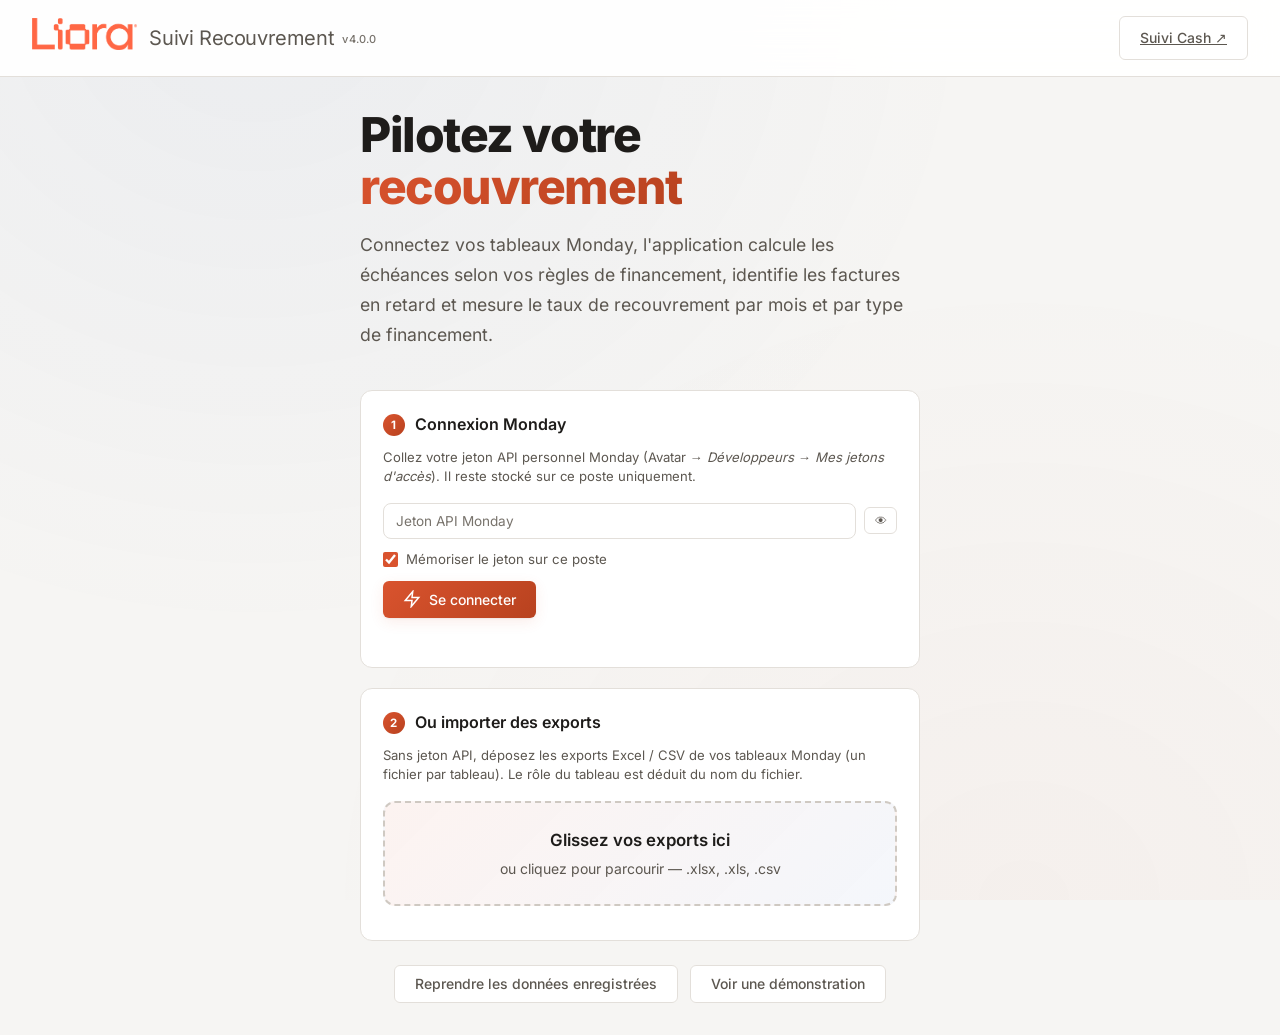
==== commit 8bed5e27: "Le DSO et le taux de retard se lisent côte à côte « Variation du DSO à côté de la courbe variation d" ====
--- a/recouvrement/index.html
+++ b/recouvrement/index.html
@@ -737,7 +737,7 @@
                     </div>
                     <span class="fv-hint" id="cmpcat-titre"></span>
                     <span class="fv-hint">
-                        La cohorte d'un mois, ce sont les factures dont l'échéance y tombe. Combien
+                        Un mois, ce sont les factures dont l'échéance tombe dedans. Combien
                         sont passées en recouvrement, quelle part est rentrée à l'heure, de combien
                         le retard et le délai de règlement ont bougé — et l'écart avec le mois de
                         comparaison, catégorie par catégorie. Chaque nombre ouvre ses factures.
@@ -805,6 +805,13 @@
          période, comparaison, équipe commerciale, financeur — et la barre
          commune, qui filtre les factures Monday, est masquée sur lui.        -->
     <div class="tab-content" id="tab-pilotage">
+        <!-- LA GOUTTIÈRE, COMME LES AUTRES ONGLETS, 10/11/2026 : « Laisser une
+             marge sur les côtés ». Pilotage était le seul des neuf onglets à ne
+             pas envelopper son contenu dans .dashboard-content — la règle qui
+             porte la marge de toute l'application (padding 2rem, largeur
+             maximale 1400px, centré). Son contenu touchait donc les deux bords
+             de la fenêtre, et s'étirait sans limite sur un grand écran. -->
+        <div class="dashboard-content">
         <div class="pil-barre">
             <div class="pil-filtre">
                 <label for="pil-periode">Période</label>
@@ -829,13 +836,19 @@
                     <input type="date" id="pil-au" aria-label="Au">
                 </span>
             </div>
+            <!-- M POUR LES MOIS, 10/11/2026 : « Filtre comparaison, m et non m
+                 pour les mois » puis « oui M-1 pour les mois ». Les trois
+                 premières options comparaient des MOIS sous l'étiquette N-1,
+                 qui désigne un exercice ; la vignette, elle, annonçait déjà
+                 « vs M-1 ». Le libellé dit maintenant la même lettre que le
+                 calcul. Les trois suivantes comparent des ANNÉES et gardent N. -->
             <div class="pil-filtre">
                 <label for="pil-comparaison">Comparaison</label>
                 <select id="pil-comparaison">
                     <option value="">Aucune</option>
-                    <option value="M-1">Mois N-1</option>
-                    <option value="M-2">Mois N-2</option>
-                    <option value="M-3">Mois N-3</option>
+                    <option value="M-1">Mois M-1</option>
+                    <option value="M-2">Mois M-2</option>
+                    <option value="M-3">Mois M-3</option>
                     <option value="A-1">Année N-1</option>
                     <option value="A-2">Année N-2</option>
                     <option value="A-3">Année N-3</option>
@@ -893,11 +906,19 @@
                 <div id="pil-heatmap"></div>
             </div></div>
 
-            <div class="charts-grid"><div class="chart-card chart-wide">
-                <div class="chart-header"><h3>Taux de retard par financeur</h3></div>
-                <p class="pil-note" id="pil-retard-dit">La part échue de l’encours de chaque financeur, arrêté après arrêté.</p>
-                <div class="chart-container"><canvas id="pil-chart-retard"></canvas></div>
-            </div></div>
+            <div class="charts-grid charts-grid-2">
+                <div class="chart-card">
+                    <div class="chart-header"><h3>Taux de retard par financeur</h3></div>
+                    <p class="pil-note" id="pil-retard-dit">La part échue de l’encours de chaque financeur, arrêté après arrêté.</p>
+                    <div class="chart-container"><canvas id="pil-chart-retard"></canvas></div>
+                </div>
+                <div class="chart-card">
+                    <div class="chart-header"><h3>Variation du DSO</h3></div>
+                    <p class="pil-note">Délai moyen entre la date de facture et l’encaissement,
+                       pondéré par les montants.</p>
+                    <div class="chart-container"><canvas id="pil-chart-dso"></canvas></div>
+                </div>
+            </div>
 
             <div class="charts-grid"><div class="chart-card chart-wide">
                 <div class="chart-header"><h3>Évolution de l’encours par financeur, jour après jour depuis la facture</h3></div>
@@ -905,12 +926,6 @@
                 <div class="chart-container"><canvas id="pil-chart-decroissance"></canvas></div>
             </div></div>
 
-            <div class="charts-grid"><div class="chart-card chart-wide">
-                <div class="chart-header"><h3>Variation du DSO</h3></div>
-                <p class="pil-note">Délai moyen entre la date de facture et l’encaissement,
-                   pondéré par les montants.</p>
-                <div class="chart-container"><canvas id="pil-chart-dso"></canvas></div>
-            </div></div>
 
             <div class="charts-grid"><div class="chart-card chart-wide">
                 <div class="chart-header"><h3>Bridge encours M / M+1</h3></div>
@@ -923,6 +938,7 @@
                      ne sont ni facture, ni règlement, ni avoir s'ouvrent. -->
                 <div class="pil-postes" id="pil-bridge-postes"></div>
             </div></div>
+        </div>
         </div>
     </div>
 
--- a/styles.css
+++ b/styles.css
@@ -13,64 +13,106 @@
 }
 
 :root {
-    /* Primary Palette — Navy/Indigo */
-    --purple-50: #eef2ff;
-    --purple-100: #e0e7ff;
-    --purple-200: #c7d2fe;
-    --purple-300: #a5b4fc;
-    --purple-400: #818cf8;
-    --purple-500: #6366f1;
-    --purple-600: #4f46e5;
-    --purple-700: #4338ca;
-    --purple-800: #3730a3;
-    --purple-900: #312e81;
-
-    --blue-50: #eff6ff;
-    --blue-100: #dbeafe;
-    --blue-200: #bfdbfe;
-    --blue-400: #60a5fa;
-    --blue-500: #3b82f6;
-    --blue-600: #2563eb;
-    --blue-700: #1d4ed8;
-
-    /* Brand accent */
-    --accent: #F47458;
-    --accent-bg: rgba(244, 116, 88, 0.12);
-
-    /* Semantic */
-    --bg-primary: #0b0e1a;
-    --bg-secondary: #111631;
-    --bg-card: rgba(17, 22, 49, 0.85);
-    --bg-card-hover: rgba(25, 32, 65, 0.9);
-    --bg-input: rgba(255, 255, 255, 0.04);
-
-    --text-primary: #eef0f6;
-    --text-secondary: #8b92a5;
-    --text-muted: #555d75;
-
-    --border-color: rgba(99, 102, 241, 0.12);
-    --border-hover: rgba(99, 102, 241, 0.25);
-
-    --gradient-primary: linear-gradient(135deg, #F47458, #e05a40);
-    --gradient-soft: linear-gradient(135deg, rgba(244, 116, 88, 0.1), rgba(99, 102, 241, 0.08));
-    --gradient-glow: radial-gradient(600px circle at var(--mouse-x, 50%) var(--mouse-y, 50%), rgba(244, 116, 88, 0.04), transparent 40%);
-
-    --green: #84cc16;
-    --green-bg: rgba(132, 204, 22, 0.12);
-    --red: #ef4444;
-    --red-bg: rgba(239, 68, 68, 0.12);
-    --amber: #f59e0b;
-    --amber-bg: rgba(245, 158, 11, 0.12);
+    /* ══════════ LA CHARTE LIORA, EN CLAIR ══════════
+       Sa demande du 12/11/2026 : « tu peux mettre le code couleur liora sur
+       mon appli suivi recouv ? », puis « passer au clair, comme la v2 ».
+       L'application tournait sur le « Dark Navy » de Suivi Cash. Les NOMS des
+       variables ne changent pas — cinq cents usages en dépendent — seules
+       leurs valeurs passent à la charte. */
+
+    /* Bleu Liora, l'échelle d'appoint */
+    --purple-50: #F1EDF8;
+    --purple-100: #E4DCF2;
+    --purple-200: #CDBDE8;
+    --purple-300: #B394E6;
+    --purple-400: #9A74D1;
+    --purple-500: #7B4DB3;
+    --purple-600: #6A3FA0;
+    --purple-700: #583485;
+    --purple-800: #472B6B;
+    --purple-900: #372152;
+
+    --blue-50: #EDF2FC;
+    --blue-100: #DCE6F8;
+    --blue-200: #BFD1F2;
+    --blue-400: #6B93DE;
+    --blue-500: #3F71C6;
+    --blue-600: #2B5DB8;
+    --blue-700: #234C96;
+
+    /* L'orange Liora */
+    --accent: #D9532E;
+    --accent-bg: rgba(217, 83, 46, 0.10);
+
+    /* Les surfaces : pierre, puis blanc */
+    --bg-primary: #F6F5F3;
+    --bg-secondary: #FFFFFF;
+    --bg-card: #FFFFFF;
+    --bg-card-hover: #FBFAF9;
+    --bg-input: #FFFFFF;
+
+    /* L'encre. Le secondaire et le discret gardent 4,5:1 sur blanc : un
+       montant gris clair sur fond clair ne se lit pas, et cette application
+       ne sert qu'à lire des montants. */
+    --text-primary: #1E1C1A;
+    --text-secondary: #5C5750;
+    --text-muted: #78736C;
+
+    --border-color: #E3DFDA;
+    --border-hover: #CFC9C2;
+
+    /* Sur fond clair, une lueur ne luit pas : le halo qui portait la marque
+       sur fond nuit devient un dégradé sobre, et le « glow » s'éteint. */
+    --gradient-primary: linear-gradient(135deg, #D9532E, #B8421F);
+    --gradient-soft: linear-gradient(135deg, rgba(217, 83, 46, 0.07), rgba(43, 93, 184, 0.05));
+    --gradient-glow: none;
+
+    /* Les trois états. Ce sont ceux de la charte, et ils ne servent qu'à ça :
+       jamais une série de graphique ne reprend une couleur d'état. */
+    --green: #1D7F55;
+    --green-bg: rgba(29, 127, 85, 0.10);
+    --red: #B8352A;
+    --red-bg: rgba(184, 53, 42, 0.10);
+    --amber: #A86A06;
+    --amber-bg: rgba(168, 106, 6, 0.12);
+
+    /* LES SIX COULEURS DE SÉRIE, VALIDÉES ET NON RECOPIÉES. La charte de la
+       version 2 échoue aux contrôles sur fond clair : son turquoise #178A82
+       tombe sous le seuil de chroma — il se lit comme un gris — et son or
+       #D4970F n'atteint que 2,48 de contraste. Seules ces deux teintes sont
+       recalées ; le bleu, l'orange, le violet et le grenat sont ceux de la
+       charte. Les six passent les six contrôles : bande de luminosité, chroma,
+       séparation en vision des couleurs déficiente, séparation en vision
+       normale, contraste sur la surface. L'ordre est fixe et ne tourne jamais. */
+    --serie-1: #A8750B;
+    --serie-2: #2B5DB8;
+    --serie-3: #D9532E;
+    --serie-4: #0A8F82;
+    --serie-5: #7B4DB3;
+    --serie-6: #8E2A21;
+    /* Au-delà de six, la queue : trois teintes de plus, validées avec les six
+       premières. Dix passent les cinq contrôles sur fond clair. */
+    --serie-7: #A33C86;
+    --serie-8: #4E7A1F;
+    --serie-9: #0E6F9E;
+    --serie-10: #C2410C;
+
+    /* La chaleur de la carte d'ancienneté : une seule teinte, du clair au
+       foncé. Jamais un arc-en-ciel. */
+    --chaleur: 217, 83, 46;
+
+    --grid: #ECE9E5;
+    --axis: #CFC9C2;
 
     --radius-sm: 6px;
     --radius-md: 8px;
     --radius-lg: 12px;
     --radius-xl: 16px;
 
-    --shadow-sm: 0 1px 2px rgba(0, 0, 0, 0.4);
-    --shadow-md: 0 4px 12px rgba(0, 0, 0, 0.4);
-    --shadow-lg: 0 8px 32px rgba(0, 0, 0, 0.5);
-    --shadow-glow: 0 0 30px rgba(244, 116, 88, 0.12);
+    --shadow-sm: 0 1px 2px rgba(30, 28, 26, 0.06);
+    --shadow-md: 0 1px 2px rgba(30, 28, 26, 0.06), 0 4px 14px rgba(30, 28, 26, 0.05);
+    --shadow-lg: 0 2px 4px rgba(30, 28, 26, 0.06), 0 12px 32px rgba(30, 28, 26, 0.08);
+    --shadow-glow: 0 1px 2px rgba(30, 28, 26, 0.06), 0 4px 14px rgba(217, 83, 46, 0.10);
 
     --transition: 0.2s cubic-bezier(0.4, 0, 0.2, 1);
 }
@@ -117,8 +159,8 @@
     right: 0;
     bottom: 0;
     background:
-        radial-gradient(ellipse at 20% 0%, rgba(99, 102, 241, 0.05) 0%, transparent 50%),
-        radial-gradient(ellipse at 80% 100%, rgba(244, 116, 88, 0.03) 0%, transparent 50%);
+        radial-gradient(ellipse at 20% 0%, rgba(43, 93, 184, 0.05) 0%, transparent 50%),
+        radial-gradient(ellipse at 80% 100%, rgba(217, 83, 46, 0.03) 0%, transparent 50%);
     pointer-events: none;
     z-index: 0;
 }
@@ -147,7 +189,7 @@
     align-items: center;
     justify-content: space-between;
     padding: 1rem 2rem;
-    background: rgba(11, 14, 26, 0.9);
+    background: rgba(255, 255, 255, 0.92);
     backdrop-filter: blur(20px);
     border-bottom: 1px solid var(--border-color);
     position: sticky;
@@ -214,7 +256,7 @@
 
 .btn-primary:hover {
     transform: translateY(-1px);
-    box-shadow: 0 0 40px rgba(244, 116, 88, 0.2);
+    box-shadow: 0 0 40px rgba(217, 83, 46, 0.2);
 }
 
 .btn-ghost {
@@ -224,7 +266,7 @@
 }
 
 .btn-ghost:hover {
-    background: rgba(255, 255, 255, 0.08);
+    background: rgba(30, 28, 26, 0.08);
     color: var(--text-primary);
     border-color: var(--border-hover);
 }
@@ -291,7 +333,7 @@
 
 .upload-zone:hover {
     border-color: var(--accent);
-    background: rgba(244, 116, 88, 0.06);
+    background: rgba(217, 83, 46, 0.06);
 }
 
 .upload-zone:hover::before {
@@ -300,7 +342,7 @@
 
 .upload-zone.dragover {
     border-color: var(--accent);
-    background: rgba(244, 116, 88, 0.1);
+    background: rgba(217, 83, 46, 0.1);
     transform: scale(1.01);
 }
 
@@ -419,7 +461,7 @@
 }
 
 .mini-pie {
-    background: rgba(99, 102, 241, 0.15);
+    background: rgba(43, 93, 184, 0.15);
 }
 
 @keyframes float {
@@ -526,7 +568,7 @@
     margin-bottom: 0.1rem;
 }
 
-.kpi-group-enc .kpi-group-label { color: #84cc16; }
+.kpi-group-enc .kpi-group-label { color: #1D7F55; }
 .kpi-group-dec .kpi-group-label { color: var(--red); }
 .kpi-group-general .kpi-group-label { color: var(--accent); }
 
@@ -566,8 +608,8 @@
 }
 
 .kpi-green {
-    background: rgba(132, 204, 22, 0.1);
-    color: #84cc16;
+    background: rgba(29, 127, 85, 0.1);
+    color: #1D7F55;
 }
 
 .kpi-red {
@@ -576,8 +618,8 @@
 }
 
 .kpi-blue {
-    background: rgba(99, 102, 241, 0.1);
-    color: #818cf8;
+    background: rgba(43, 93, 184, 0.1);
+    color: #2B5DB8;
 }
 
 .kpi-purple {
@@ -586,8 +628,8 @@
 }
 
 .kpi-volatility {
-    background: rgba(244, 116, 88, 0.1);
-    color: #F47458;
+    background: rgba(217, 83, 46, 0.1);
+    color: #D9532E;
 }
 
 .kpi-data {
@@ -721,7 +763,7 @@
 }
 
 .data-table thead {
-    background: rgba(99, 102, 241, 0.06);
+    background: rgba(43, 93, 184, 0.06);
 }
 
 .data-table th {
@@ -738,7 +780,7 @@
 
 .data-table td {
     padding: 0.65rem 1rem;
-    border-bottom: 1px solid rgba(99, 102, 241, 0.05);
+    border-bottom: 1px solid rgba(43, 93, 184, 0.05);
     white-space: nowrap;
     max-width: 280px;
     overflow: hidden;
@@ -746,7 +788,7 @@
 }
 
 .data-table tbody tr:hover {
-    background: rgba(99, 102, 241, 0.04);
+    background: rgba(43, 93, 184, 0.04);
 }
 
 .text-right {
@@ -754,7 +796,7 @@
 }
 
 .amount-positive {
-    color: #84cc16;
+    color: #1D7F55;
     font-weight: 600;
 }
 
@@ -772,27 +814,27 @@
 }
 
 /* Category tags */
-.tag-b2b { background: rgba(59, 130, 246, 0.15); color: #60a5fa; }
-.tag-b2c { background: rgba(16, 185, 129, 0.15); color: #34d399; }
+.tag-b2b { background: rgba(59, 130, 246, 0.15); color: #3F71C6; }
+.tag-b2c { background: rgba(16, 185, 129, 0.15); color: #1D7F55; }
 .tag-interco { background: rgba(139, 92, 246, 0.15); color: #a78bfa; }
 .tag-opco { background: rgba(6, 182, 212, 0.15); color: #22d3ee; }
 .tag-cpf { background: rgba(14, 165, 233, 0.15); color: #38bdf8; }
 .tag-reconv { background: rgba(168, 85, 247, 0.15); color: #c084fc; }
-.tag-salaires { background: rgba(249, 115, 22, 0.15); color: #fb923c; }
-.tag-urssaf { background: rgba(239, 68, 68, 0.15); color: #f87171; }
-.tag-saas { background: rgba(99, 102, 241, 0.15); color: #818cf8; }
+.tag-salaires { background: rgba(249, 115, 22, 0.15); color: #A86A06; }
+.tag-urssaf { background: rgba(184, 53, 42, 0.15); color: #B8352A; }
+.tag-saas { background: rgba(43, 93, 184, 0.15); color: #2B5DB8; }
 .tag-mkt { background: rgba(236, 72, 153, 0.15); color: #f472b6; }
-.tag-ff { background: rgba(245, 158, 11, 0.15); color: #fbbf24; }
-.tag-fgs { background: rgba(107, 114, 128, 0.15); color: #9ca3af; }
-.tag-ndf { background: rgba(234, 179, 8, 0.15); color: #facc15; }
+.tag-ff { background: rgba(168, 106, 6, 0.15); color: #A86A06; }
+.tag-fgs { background: rgba(107, 114, 128, 0.15); color: #78736C; }
+.tag-ndf { background: rgba(234, 179, 8, 0.15); color: #A86A06; }
 .tag-banques { background: rgba(244, 63, 94, 0.15); color: #fb7185; }
-.tag-autres-rev { background: rgba(20, 184, 166, 0.15); color: #2dd4bf; }
-.tag-divers { background: rgba(156, 163, 175, 0.12); color: #9ca3af; }
-.tag-default { background: rgba(99, 102, 241, 0.1); color: #a5b4fc; }
+.tag-autres-rev { background: rgba(10, 143, 130, 0.15); color: #2dd4bf; }
+.tag-divers { background: rgba(156, 163, 175, 0.12); color: #78736C; }
+.tag-default { background: rgba(43, 93, 184, 0.1); color: #2B5DB8; }
 
 /* Sens tags */
-.tag-sens-enc { background: rgba(16, 185, 129, 0.15); color: #34d399; font-size: 0.65rem; }
-.tag-sens-dec { background: rgba(239, 68, 68, 0.15); color: #f87171; font-size: 0.65rem; }
+.tag-sens-enc { background: rgba(16, 185, 129, 0.15); color: #1D7F55; font-size: 0.65rem; }
+.tag-sens-dec { background: rgba(184, 53, 42, 0.15); color: #B8352A; font-size: 0.65rem; }
 
 /* Active cross-filter chips */
 .active-filters {
@@ -802,7 +844,7 @@
     flex-wrap: wrap;
     margin-bottom: 1rem;
     padding: 0.75rem 1rem;
-    background: rgba(99, 102, 241, 0.04);
+    background: rgba(43, 93, 184, 0.04);
     border: 1px solid var(--border-color);
     border-radius: var(--radius-md);
 }
@@ -839,7 +881,7 @@
     width: 16px;
     height: 16px;
     border-radius: 50%;
-    background: rgba(255, 255, 255, 0.2);
+    background: rgba(30, 28, 26, 0.10);
     cursor: pointer;
     font-size: 0.65rem;
     line-height: 1;
@@ -847,7 +889,7 @@
 }
 
 .filter-chip-close:hover {
-    background: rgba(255, 255, 255, 0.4);
+    background: rgba(30, 28, 26, 0.18);
 }
 
 .filter-clear-all {
@@ -904,7 +946,7 @@
     display: flex;
     align-items: center;
     gap: 0.4rem;
-    background: rgba(99, 102, 241, 0.06);
+    background: rgba(43, 93, 184, 0.06);
     border: 1px solid var(--border-color);
     border-radius: var(--radius-sm);
     padding: 0.4rem 0.75rem;
@@ -927,11 +969,11 @@
 
 /* Danger button */
 .btn-danger {
-    color: #f87171 !important;
+    color: #B8352A !important;
 }
 .btn-danger:hover {
-    background: rgba(239, 68, 68, 0.1) !important;
-    color: #ef4444 !important;
+    background: rgba(184, 53, 42, 0.1) !important;
+    color: #B8352A !important;
 }
 
 /* Date Filter Bar */
@@ -965,7 +1007,7 @@
     flex: 1;
 }
 .date-month-btn {
-    background: rgba(99, 102, 241, 0.05);
+    background: rgba(43, 93, 184, 0.05);
     border: 1px solid var(--border-color);
     border-radius: var(--radius-sm);
     padding: 0.3rem 0.6rem;
@@ -977,7 +1019,7 @@
     white-space: nowrap;
 }
 .date-month-btn:hover {
-    background: rgba(99, 102, 241, 0.1);
+    background: rgba(43, 93, 184, 0.1);
     color: var(--text-secondary);
 }
 .date-month-btn.active {
@@ -1070,7 +1112,7 @@
     align-items: center;
     justify-content: space-between;
     padding: 0.5rem 0;
-    border-bottom: 1px solid rgba(99, 102, 241, 0.05);
+    border-bottom: 1px solid rgba(43, 93, 184, 0.05);
     font-size: 0.85rem;
 }
 
@@ -1208,12 +1250,12 @@
 }
 
 ::-webkit-scrollbar-thumb {
-    background: rgba(99, 102, 241, 0.2);
+    background: rgba(43, 93, 184, 0.2);
     border-radius: 3px;
 }
 
 ::-webkit-scrollbar-thumb:hover {
-    background: rgba(99, 102, 241, 0.35);
+    background: rgba(43, 93, 184, 0.35);
 }
 
 /* ============================
@@ -1241,7 +1283,7 @@
 }
 .nav-tab:hover {
     color: var(--text-secondary);
-    background: rgba(255, 255, 255, 0.04);
+    background: rgba(30, 28, 26, 0.04);
 }
 .nav-tab.active {
     background: var(--accent);
@@ -1314,7 +1356,7 @@
     background: #ffffff;
     border: 1px solid var(--border-color);
     border-radius: var(--radius-sm);
-    color: var(--bg-primary);
+    color: var(--text-primary);
     padding: 0.35rem 0.5rem;
     font-family: 'Inter', sans-serif;
     font-size: 0.78rem;
@@ -1324,7 +1366,7 @@
 }
 .dq-table select option {
     background: #ffffff;
-    color: var(--bg-primary);
+    color: var(--text-primary);
 }
 .dq-table select:focus {
     border-color: var(--accent);
@@ -1395,7 +1437,7 @@
     transition: background 0.15s;
 }
 .dq-pag-btn:hover:not(:disabled) {
-    background: var(--bg-hover, rgba(99,102,241,0.08));
+    background: var(--bg-hover, rgba(43, 93, 184,0.08));
 }
 .dq-pag-btn:disabled {
     opacity: 0.35;
@@ -1478,7 +1520,7 @@
     font-weight: 600;
 }
 .dq-api-ok {
-    color: #4ade80;
+    color: #1D7F55;
 }
 .dq-section-actions {
     display: flex;
@@ -1510,7 +1552,7 @@
 /* Bouton « Détecter B2B (annuaire officiel) » — ne nécessite pas de clé API */
 .dq-btn-b2b {
     padding: 0.5rem 1.2rem;
-    background: linear-gradient(135deg, #0e7490, #14b8a6);
+    background: linear-gradient(135deg, #0e7490, #0A8F82);
     color: #fff;
     border: none;
     border-radius: 6px;
@@ -1531,7 +1573,7 @@
 /* Cases à cocher de sélection multiple (Data Quality) */
 .dq-th-check, .dq-cell-check { width: 34px; text-align: center; }
 .dq-check, .dq-check-all {
-    width: 16px; height: 16px; cursor: pointer; accent-color: #14b8a6; vertical-align: middle;
+    width: 16px; height: 16px; cursor: pointer; accent-color: #0A8F82; vertical-align: middle;
 }
 
 /* Sélecteur « Lignes par page » */
@@ -1548,7 +1590,7 @@
 
 /* Option (case à cocher) */
 .ft-option-row { display: flex; gap: 0.6rem; align-items: flex-start; cursor: pointer; color: var(--text-secondary); font-size: 0.9rem; line-height: 1.5; }
-.ft-option-row input { width: 18px; height: 18px; margin-top: 2px; accent-color: #14b8a6; cursor: pointer; flex-shrink: 0; }
+.ft-option-row input { width: 18px; height: 18px; margin-top: 2px; accent-color: #0A8F82; cursor: pointer; flex-shrink: 0; }
 .ft-option-row strong { color: var(--text-primary); }
 
 /* Anomalies & doublons */
@@ -1617,7 +1659,7 @@
 .fv-card-label { font-size: 0.82rem; color: var(--text-secondary); }
 .fv-card-value { font-size: 1.5rem; font-weight: 700; color: var(--text-primary); }
 .fv-card-pct { font-size: 0.82rem; color: var(--text-secondary); }
-.fv-table .fv-group-head td { font-weight: 700; background: rgba(255,255,255,0.03); }
+.fv-table .fv-group-head td { font-weight: 700; background: rgba(30, 28, 26, 0.03); }
 .fv-table .fv-group-head.fv-fixe td:first-child { color: var(--green); }
 .fv-table .fv-group-head.fv-variable td:first-child { color: var(--amber); }
 .fv-table .fv-group-head.fv-interco td:first-child { color: var(--text-secondary); }
@@ -1659,9 +1701,9 @@
     display: inline-block;
     width: fit-content;
 }
-.dq-conf-high { background: rgba(74,222,128,0.15); color: #4ade80; }
-.dq-conf-med  { background: rgba(250,204,21,0.15); color: #facc15; }
-.dq-conf-low  { background: rgba(248,113,113,0.15); color: #f87171; }
+.dq-conf-high { background: rgba(29, 127, 85,0.15); color: #1D7F55; }
+.dq-conf-med  { background: rgba(250,204,21,0.15); color: #A86A06; }
+.dq-conf-low  { background: rgba(184, 53, 42,0.15); color: #B8352A; }
 .dq-sugg-reason {
     font-size: 0.72rem;
     color: var(--text-muted);
@@ -1674,9 +1716,9 @@
 }
 .dq-btn-confirm {
     padding: 0.25rem 0.6rem;
-    background: rgba(74,222,128,0.15);
-    color: #4ade80;
-    border: 1px solid rgba(74,222,128,0.3);
+    background: rgba(29, 127, 85,0.15);
+    color: #1D7F55;
+    border: 1px solid rgba(29, 127, 85,0.3);
     border-radius: 4px;
     font-size: 0.72rem;
     font-weight: 600;
@@ -1684,13 +1726,13 @@
     transition: background 0.15s;
 }
 .dq-btn-confirm:hover {
-    background: rgba(74,222,128,0.25);
+    background: rgba(29, 127, 85,0.25);
 }
 .dq-btn-edit {
     padding: 0.25rem 0.6rem;
-    background: rgba(99,102,241,0.1);
+    background: rgba(43, 93, 184,0.1);
     color: var(--accent);
-    border: 1px solid rgba(99,102,241,0.3);
+    border: 1px solid rgba(43, 93, 184,0.3);
     border-radius: 4px;
     font-size: 0.72rem;
     font-weight: 600;
@@ -1698,20 +1740,20 @@
     transition: background 0.15s;
 }
 .dq-btn-edit:hover {
-    background: rgba(99,102,241,0.2);
+    background: rgba(43, 93, 184,0.2);
 }
 .dq-confirmed-badge {
     font-size: 0.72rem;
     font-weight: 700;
-    color: #4ade80;
+    color: #1D7F55;
 }
 .dq-sugg-error {
-    color: #f87171;
+    color: #B8352A;
     font-size: 0.78rem;
     cursor: help;
 }
 .dq-row-confirmed {
-    background: rgba(74,222,128,0.05);
+    background: rgba(29, 127, 85,0.05);
 }
 
 /* ============================
@@ -1786,7 +1828,7 @@
 }
 .sim-model-btn:hover {
     color: var(--text-secondary);
-    background: rgba(255,255,255,0.04);
+    background: rgba(30, 28, 26, 0.04);
 }
 .sim-model-btn.active {
     background: var(--accent);
@@ -1821,8 +1863,8 @@
     color: var(--text-primary);
     font-family: 'JetBrains Mono', monospace;
 }
-.sim-positive { color: #4ade80 !important; }
-.sim-negative { color: #f87171 !important; }
+.sim-positive { color: #1D7F55 !important; }
+.sim-negative { color: #B8352A !important; }
 
 /* Charts */
 .sim-chart-card {
@@ -1840,7 +1882,7 @@
     white-space: nowrap;
 }
 .sim-section-row {
-    background: rgba(99,102,241,0.08);
+    background: rgba(43, 93, 184,0.08);
 }
 .sim-section-row td {
     font-weight: 700;
@@ -1849,7 +1891,7 @@
     padding: 0.5rem 0.75rem;
 }
 .sim-subtotal-row {
-    background: rgba(255,255,255,0.03);
+    background: rgba(30, 28, 26, 0.03);
 }
 .sim-subtotal-row td {
     font-weight: 700;
@@ -1862,7 +1904,7 @@
 }
 .sim-solde-row td {
     font-weight: 700;
-    background: rgba(74,222,128,0.05);
+    background: rgba(29, 127, 85,0.05);
     font-size: 0.85rem;
 }
 .sim-total-cell {
@@ -1951,7 +1993,7 @@
 }
 .sim-btn-run {
     padding: 0.6rem 1.5rem;
-    background: linear-gradient(135deg, #6366f1, #8b5cf6);
+    background: linear-gradient(135deg, #2B5DB8, #8b5cf6);
     color: #fff;
     border: none;
     border-radius: 6px;
@@ -2039,7 +2081,7 @@
 .ft-upload-zone:hover,
 .ft-upload-zone.dragover {
     border-color: var(--accent);
-    background: rgba(99,102,241,0.05);
+    background: rgba(43, 93, 184,0.05);
 }
 .ft-upload-icon {
     color: var(--text-muted);
@@ -2105,8 +2147,8 @@
     flex-shrink: 0;
 }
 .ft-btn-delete:hover {
-    color: #f87171;
-    background: rgba(248,113,113,0.08);
+    color: #B8352A;
+    background: rgba(184, 53, 42,0.08);
 }
 
 /* API key row */
@@ -2182,12 +2224,12 @@
     flex-shrink: 0;
 }
 .ft-rule-enc {
-    background: rgba(74,222,128,0.15);
-    color: #4ade80;
+    background: rgba(29, 127, 85,0.15);
+    color: #1D7F55;
 }
 .ft-rule-dec {
-    background: rgba(248,113,113,0.15);
-    color: #f87171;
+    background: rgba(184, 53, 42,0.15);
+    color: #B8352A;
 }
 .ft-rule-key {
     color: var(--text-primary);
@@ -2284,9 +2326,9 @@
     align-items: center;
 }
 .ft-btn-save-rule {
-    background: rgba(74,222,128,0.12);
-    border: 1px solid rgba(74,222,128,0.4);
-    color: #4ade80;
+    background: rgba(29, 127, 85,0.12);
+    border: 1px solid rgba(29, 127, 85,0.4);
+    color: #1D7F55;
     border-radius: var(--radius-sm);
     padding: 0.3rem 0.8rem;
     cursor: pointer;
@@ -2295,8 +2337,8 @@
     transition: all 0.15s;
 }
 .ft-btn-save-rule:hover {
-    background: rgba(74,222,128,0.25);
-    border-color: #4ade80;
+    background: rgba(29, 127, 85,0.25);
+    border-color: #1D7F55;
 }
 .ft-btn-cancel-rule {
     background: none;
@@ -2391,14 +2433,14 @@
     filter: brightness(1.15);
 }
 .ft-group-enc {
-    background: rgba(74,222,128,0.08);
-    color: #4ade80;
-    border-bottom: 1px solid rgba(74,222,128,0.15);
+    background: rgba(29, 127, 85,0.08);
+    color: #1D7F55;
+    border-bottom: 1px solid rgba(29, 127, 85,0.15);
 }
 .ft-group-dec {
-    background: rgba(248,113,113,0.08);
-    color: #f87171;
-    border-bottom: 1px solid rgba(248,113,113,0.15);
+    background: rgba(184, 53, 42,0.08);
+    color: #B8352A;
+    border-bottom: 1px solid rgba(184, 53, 42,0.15);
 }
 .ft-group-chevron {
     display: flex;
@@ -2553,7 +2595,7 @@
     color: #fff;
 }
 .save-toast-error {
-    background: #dc2626;
+    background: #B8352A;
     color: #fff;
 }
 
@@ -2574,7 +2616,7 @@
     flex-shrink: 0;
 }
 .storage-status-dot.offline {
-    background: #dc2626;
+    background: #B8352A;
 }
 .ft-manual-save-btn {
     background: var(--accent);
--- a/recouvrement/styles.css
+++ b/recouvrement/styles.css
@@ -23,7 +23,7 @@
 .input:focus {
     outline: none;
     border-color: var(--accent);
-    background: rgba(255, 255, 255, 0.06);
+    background: rgba(30, 28, 26, 0.06);
 }
 .input::placeholder { color: var(--text-muted); }
 .input-sm { padding: 0.35rem 0.55rem; font-size: 0.78rem; }
@@ -122,7 +122,7 @@
        filtres juste en dessous (hauteur mesurée au chargement). */
     top: var(--nav-h, 66px);
     z-index: 40;
-    background: rgba(11, 14, 26, 0.92);
+    background: rgba(255, 255, 255, 0.94);
     backdrop-filter: blur(12px);
     border-bottom: 1px solid var(--border-color);
     padding: 0.85rem 2rem 0.6rem;
@@ -202,7 +202,7 @@
 }
 .chip:not(.active) { opacity: 0.55; }
 .chip-count {
-    background: rgba(255, 255, 255, 0.09);
+    background: rgba(30, 28, 26, 0.09);
     border-radius: 999px;
     padding: 0 0.4rem;
     font-size: 0.68rem;
@@ -213,7 +213,7 @@
 .chip-etat.active.st-paye { background: var(--green-bg); border-color: var(--green); }
 
 .filter-chip button {
-    background: rgba(255, 255, 255, 0.22);
+    background: rgba(30, 28, 26, 0.10);
     border: none;
     color: inherit;
     width: 16px; height: 16px;
@@ -225,7 +225,7 @@
     place-items: center;
     padding: 0;
 }
-.filter-chip button:hover { background: rgba(255, 255, 255, 0.42); }
+.filter-chip button:hover { background: rgba(30, 28, 26, 0.18); }
 
 /* ============================
    Mode « Aide »
@@ -250,7 +250,7 @@
     font-size: 0.85rem;
     line-height: 1.6;
     color: var(--text-secondary);
-    background: rgba(99, 102, 241, 0.06);
+    background: rgba(43, 93, 184, 0.06);
     border-left: 3px solid var(--accent);
     border-radius: var(--radius-md);
     padding: 0.85rem 1.1rem;
@@ -354,7 +354,7 @@
 #repartition-table td:first-child { max-width: 430px; }
 
 .tree-toggle {
-    background: rgba(99, 102, 241, 0.12);
+    background: rgba(43, 93, 184, 0.12);
     border: none;
     color: var(--text-secondary);
     width: 18px;
@@ -377,7 +377,7 @@
 .tree-row-n2 td { color: var(--text-muted); font-size: 0.8rem; }
 
 .cell-mini { display: block; font-size: 0.68rem; color: var(--text-muted); font-weight: 400; }
-.cell-danger { color: #f87171; }
+.cell-danger { color: #B8352A; }
 .taux-cell { display: inline-flex; align-items: center; gap: 0.3rem; justify-content: flex-end; }
 
 /* ============================
@@ -451,7 +451,7 @@
     padding: 0.6rem 1rem;
     font-weight: 600;
     border-top: 1px solid var(--border-hover);
-    background: rgba(99, 102, 241, 0.05);
+    background: rgba(43, 93, 184, 0.05);
     font-variant-numeric: tabular-nums;
 }
 
@@ -514,7 +514,7 @@
     width: 52px;
     height: 5px;
     border-radius: 3px;
-    background: rgba(255, 255, 255, 0.07);
+    background: rgba(30, 28, 26, 0.07);
     margin-left: 0.5rem;
     vertical-align: middle;
     overflow: hidden;
@@ -533,12 +533,12 @@
 }
 .pill-ok { background: var(--green-bg); color: var(--green); }
 .pill-soft { background: var(--amber-bg); color: var(--amber); }
-.pill-warn { background: rgba(249, 115, 22, 0.14); color: #fb923c; }
-.pill-danger { background: var(--red-bg); color: #f87171; }
-.pill-muted { background: rgba(255, 255, 255, 0.05); color: var(--text-muted); }
-.pill-role { background: rgba(99, 102, 241, 0.12); color: var(--purple-300); }
-
-.st-retard { background: var(--red-bg); color: #f87171; }
+.pill-warn { background: rgba(249, 115, 22, 0.14); color: #A86A06; }
+.pill-danger { background: var(--red-bg); color: #B8352A; }
+.pill-muted { background: rgba(30, 28, 26, 0.05); color: var(--text-muted); }
+.pill-role { background: rgba(43, 93, 184, 0.12); color: var(--purple-300); }
+
+.st-retard { background: var(--red-bg); color: #B8352A; }
 .st-paye-retard { background: var(--amber-bg); color: var(--amber); }
 .st-paye { background: var(--green-bg); color: var(--green); }
 .st-non-echue { background: rgba(59, 130, 246, 0.14); color: var(--blue-400); }
@@ -593,11 +593,11 @@
 /* La ligne de synthèse d'un tableau de comparaison : elle se détache sans
    crier, et se lit comme un total. */
 tr.ligne-total td {
-    background: rgba(255, 255, 255, 0.04);
+    background: rgba(30, 28, 26, 0.04);
     border-top: 1px solid var(--border-color);
     font-weight: 600;
 }
-.cell-ok { color: var(--green, #22c55e); }
+.cell-ok { color: var(--green, #1D7F55); }
 
 /* L'addition d'une ligne TOTAL, posée sous son tableau. */
 .aging-somme {
@@ -605,13 +605,13 @@
     padding: 0.6rem 0.9rem;
     border: 1px solid var(--border-color);
     border-radius: var(--radius-md);
-    background: var(--bg-elevated, rgba(255,255,255,0.02));
+    background: var(--bg-elevated, rgba(30, 28, 26, 0.02));
     font-size: 0.82rem;
     color: var(--text-secondary);
 }
 .aging-somme strong { color: var(--text-primary); }
 .aging-somme .somme-signe { color: var(--text-muted); margin: 0 0.35rem; }
-.st-inconnu { background: rgba(255, 255, 255, 0.05); color: var(--text-muted); }
+.st-inconnu { background: rgba(30, 28, 26, 0.05); color: var(--text-muted); }
 
 /* ============================
    Comparaison mensuelle
@@ -627,7 +627,7 @@
     border-radius: var(--radius-sm);
     font-size: 0.85rem;
 }
-.cmp-row:nth-child(even) { background: rgba(99, 102, 241, 0.03); }
+.cmp-row:nth-child(even) { background: rgba(43, 93, 184, 0.03); }
 .cmp-head {
     font-size: 0.68rem;
     text-transform: uppercase;
@@ -711,7 +711,7 @@
 }
 .bucket-card:hover { border-color: var(--border-hover); transform: translateY(-2px); }
 .bucket-card.selected { border-color: var(--accent); box-shadow: var(--shadow-glow); }
-.bucket-total { cursor: default; background: rgba(99, 102, 241, 0.06); }
+.bucket-total { cursor: default; background: rgba(43, 93, 184, 0.06); }
 .bucket-bar { position: absolute; top: 0; left: 0; right: 0; height: 3px; }
 .bucket-label { font-size: 0.75rem; color: var(--text-secondary); }
 .bucket-value { font-size: 1.3rem; font-weight: 700; font-variant-numeric: tabular-nums; }
@@ -768,7 +768,7 @@
     margin-bottom: 1.5rem;
 }
 .besoin {
-    background: rgba(99, 102, 241, 0.05);
+    background: rgba(43, 93, 184, 0.05);
     border: 1px solid var(--border-color);
     border-left-width: 3px;
     border-left-color: var(--text-muted);
@@ -816,7 +816,7 @@
     display: grid;
     place-items: center;
     flex-shrink: 0;
-    background: conic-gradient(var(--score-color) calc(var(--score) * 1%), rgba(255, 255, 255, 0.06) 0);
+    background: conic-gradient(var(--score-color) calc(var(--score) * 1%), rgba(30, 28, 26, 0.06) 0);
     position: relative;
 }
 .score-ring::before {
@@ -862,7 +862,7 @@
     border-radius: var(--radius-sm);
     color: var(--text-primary);
 }
-.quality-detail li:nth-child(odd) { background: rgba(239, 68, 68, 0.06); }
+.quality-detail li:nth-child(odd) { background: rgba(184, 53, 42, 0.06); }
 
 /* ============================
    Onglet Données
@@ -878,7 +878,7 @@
     gap: 0.75rem;
     font-size: 0.82rem;
     padding: 0.45rem 0.7rem;
-    background: rgba(99, 102, 241, 0.04);
+    background: rgba(43, 93, 184, 0.04);
     border-radius: var(--radius-sm);
 }
 .chaine { display: flex; flex-direction: column; gap: 0.2rem; margin-top: 0.75rem; }
@@ -891,7 +891,7 @@
     border-radius: var(--radius-sm);
     font-size: 0.85rem;
 }
-.chaine-fort { background: rgba(99, 102, 241, 0.07); font-weight: 600; }
+.chaine-fort { background: rgba(43, 93, 184, 0.07); font-weight: 600; }
 .chaine-retrait .chaine-label, .chaine-retrait .chaine-nb { color: var(--text-secondary); }
 .chaine-signe { color: var(--text-muted); text-align: center; }
 .chaine-nb { text-align: right; font-variant-numeric: tabular-nums; }
@@ -916,7 +916,7 @@
     padding: 0.25rem 0.5rem;
     border-radius: var(--radius-sm);
 }
-.exclusions-liste li:nth-child(odd) { background: rgba(99, 102, 241, 0.04); }
+.exclusions-liste li:nth-child(odd) { background: rgba(43, 93, 184, 0.04); }
 .exclusions-liste span { color: var(--text-secondary); overflow: hidden; text-overflow: ellipsis; white-space: nowrap; }
 .exclusions-liste strong { font-variant-numeric: tabular-nums; color: var(--text-muted); }
 
@@ -926,7 +926,7 @@
     justify-content: space-between;
     font-size: 0.83rem;
     padding: 0.35rem 0;
-    border-bottom: 1px solid rgba(99, 102, 241, 0.06);
+    border-bottom: 1px solid rgba(43, 93, 184, 0.06);
 }
 .storage-line span { color: var(--text-secondary); }
 
@@ -999,7 +999,7 @@
     justify-content: space-between;
     gap: 1rem;
     padding: 0.45rem 0;
-    border-bottom: 1px solid rgba(99, 102, 241, 0.06);
+    border-bottom: 1px solid rgba(43, 93, 184, 0.06);
     font-size: 0.84rem;
 }
 .fiche-row span { color: var(--text-secondary); }
@@ -1007,7 +1007,7 @@
 .fiche-note {
     margin-top: 1.2rem;
     padding: 0.9rem 1.1rem;
-    background: rgba(99, 102, 241, 0.06);
+    background: rgba(43, 93, 184, 0.06);
     border-radius: var(--radius-md);
     font-size: 0.82rem;
 }
@@ -1099,7 +1099,7 @@
 
 /* Ligne de la chaîne de traitement qui ouvre son détail */
 .chaine-ligne.chaine-cliquable { cursor: pointer; border-radius: 6px; }
-.chaine-ligne.chaine-cliquable:hover { background: rgba(255, 255, 255, .05); }
+.chaine-ligne.chaine-cliquable:hover { background: rgba(30, 28, 26, .05); }
 .chaine-ligne.chaine-cliquable .chaine-nb { text-decoration: underline dotted; text-underline-offset: 3px; }
 
 
@@ -1136,7 +1136,7 @@
 .barre-selection {
     display: flex; align-items: center; gap: 12px; flex-wrap: wrap;
     padding: 10px 14px; margin-bottom: 10px; border-radius: 8px;
-    background: var(--surface-2, rgba(255,255,255,.04));
+    background: var(--surface-2, rgba(30, 28, 26, .04));
     border: 1px solid var(--border-color);
 }
 .barre-selection .sel-nb { font-weight: 600; }
@@ -1152,7 +1152,7 @@
 .regle-form {
     display: flex; align-items: center; gap: 8px; flex-wrap: wrap;
     padding: 12px 14px; margin: 12px 0 10px; border-radius: 8px;
-    background: var(--surface-2, rgba(255,255,255,.04));
+    background: var(--surface-2, rgba(30, 28, 26, .04));
     border: 1px solid var(--border-color);
 }
 .regle-form .input { min-width: 150px; }
@@ -1171,7 +1171,7 @@
 .suggestion {
     display: flex; align-items: center; gap: 12px; flex-wrap: wrap;
     padding: 10px 14px; border-radius: 8px;
-    background: var(--surface-2, rgba(255,255,255,.03));
+    background: var(--surface-2, rgba(30, 28, 26, .03));
     border: 1px solid var(--border-color);
 }
 .suggestion .suggestion-motif { font-weight: 600; font-size: 13px; min-width: 240px; }
@@ -1192,8 +1192,8 @@
 .acte-num {
     display: inline-flex; align-items: center; justify-content: center;
     width: 28px; height: 28px; border-radius: 50%;
-    background: var(--red-bg, rgba(244,116,88,.15));
-    color: var(--red, #F47458);
+    background: var(--red-bg, rgba(217, 83, 46,.15));
+    color: var(--red, #D9532E);
     font-size: 14px; font-weight: 700;
 }
 .acte-sous { font-size: 13px; color: var(--text-muted); }
@@ -1211,7 +1211,7 @@
 
 
 /* Détail d'une catégorie de financement */
-.detail-categorie { border-left: 3px solid var(--red, #F47458); }
+.detail-categorie { border-left: 3px solid var(--red, #D9532E); }
 .detail-sous-bloc { margin-top: 26px; }
 .detail-sous-bloc > h3 { font-size: 14px; margin-bottom: 6px; }
 .qualif-barres { display: grid; gap: 10px; margin-top: 10px; }
@@ -1220,9 +1220,9 @@
     background: none; border: 0; padding: 4px 2px; font: inherit;
     color: inherit; cursor: pointer; border-radius: 6px;
 }
-.qualif-barre:hover { background: rgba(255,255,255,.04); }
+.qualif-barre:hover { background: rgba(30, 28, 26, .04); }
 .qualif-barre-tete { display: flex; justify-content: space-between; gap: 12px; font-size: 13px; }
-.qualif-barre-piste { height: 8px; border-radius: 4px; background: rgba(255,255,255,.06); overflow: hidden; }
+.qualif-barre-piste { height: 8px; border-radius: 4px; background: rgba(30, 28, 26, .06); overflow: hidden; }
 .qualif-barre-jauge { display: block; height: 100%; border-radius: 4px; }
 .qualif-barre-pied { font-size: 11px; color: var(--text-muted); }
 
@@ -1230,12 +1230,12 @@
 /* Colonnes proposées quand un champ essentiel n'est pas pourvu */
 .candidat {
     display: inline-block; margin: 2px 4px 2px 0; padding: 3px 10px;
-    border: 1px dashed var(--border-hover, rgba(255,255,255,.25));
+    border: 1px dashed var(--border-hover, rgba(30, 28, 26, .25));
     border-radius: 999px; background: none; color: var(--text-secondary);
     font: inherit; font-size: 11px; cursor: pointer; max-width: 220px;
     overflow: hidden; text-overflow: ellipsis; white-space: nowrap; vertical-align: middle;
 }
-.candidat:hover { border-style: solid; border-color: var(--red, #F47458); color: var(--text-primary); }
+.candidat:hover { border-style: solid; border-color: var(--red, #D9532E); color: var(--text-primary); }
 
 
 /* Puces de financement : compactes, la barre de filtres reste basse */
@@ -1264,6 +1264,13 @@
 
 /* Les quatre colonnes de qualification du portefeuille B2C */
 .charts-grid-4 { grid-template-columns: repeat(auto-fit, minmax(460px, 1fr)); }
+/* DEUX COURBES CÔTE À CÔTE, 12/11/2026 : « Variation du DSO à côté de la
+   courbe variation du tx de recouv ». Le délai de paiement et le taux de
+   retard disent la même histoire par deux bouts ; l'une sous l'autre, il
+   fallait faire défiler pour les comparer. En dessous de 420 px par colonne
+   elles repassent l'une sous l'autre : deux courbes écrasées ne se lisent
+   pas davantage que deux courbes éloignées. */
+.charts-grid-2 { grid-template-columns: repeat(auto-fit, minmax(420px, 1fr)); }
 .qualif-card { padding-bottom: 10px; }
 .qualif-vide { padding: 18px 4px; color: var(--text-muted); font-size: 12px; }
 .qualif-ligne {
@@ -1281,28 +1288,28 @@
 .qualif-entete .qualif-val, .qualif-entete .qualif-ecart { font-weight: 400; }
 .qualif-legende { display: inline-flex; align-items: center; gap: 5px; margin: 0 6px; }
 .pastille { display: inline-block; width: 9px; height: 9px; border-radius: 3px; }
-.pastille-verte { background: #22c55e; }
-.pastille-rouge { background: var(--accent, #F47458); margin-left: 6px; }
+.pastille-verte { background: #1D7F55; }
+.pastille-rouge { background: var(--accent, #D9532E); margin-left: 6px; }
 .qualif-nom {
     overflow: hidden; text-overflow: ellipsis; white-space: nowrap;
     color: var(--text-secondary);
 }
-.qualif-barre { display: block; height: 10px; border-radius: 5px; background: rgba(255,255,255,.06); }
+.qualif-barre { display: block; height: 10px; border-radius: 5px; background: rgba(30, 28, 26, .06); }
 .qualif-barre-fond {
     display: block; height: 100%; border-radius: 5px; min-width: 3px;
-    background: var(--accent, #F47458); position: relative; overflow: hidden;
+    background: var(--accent, #D9532E); position: relative; overflow: hidden;
 }
 /* La part déjà encaissée, en vert, dans la barre de la valeur */
 .qualif-barre-paye {
     position: absolute; left: 0; top: 0; bottom: 0; border-radius: 5px;
-    background: #22c55e; opacity: .85;
+    background: #1D7F55; opacity: .85;
 }
 .qualif-val { text-align: right; font-weight: 600; white-space: nowrap; }
 .qualif-part { display: block; font-weight: 400; font-size: 10px; color: var(--text-muted); }
 .etincelle { display: block; }
 .qualif-ecart { text-align: right; font-size: 11px; font-weight: 600; white-space: nowrap; }
-.qualif-hausse { color: #ef4444; }
-.qualif-baisse { color: #22c55e; }
+.qualif-hausse { color: #B8352A; }
+.qualif-baisse { color: #1D7F55; }
 .qualif-stable { color: var(--text-muted); }
 
 
@@ -1313,7 +1320,7 @@
        y a à faire reste sous les yeux, quel que soit le défilement. */
     position: sticky; top: calc(var(--nav-h, 66px) + var(--filters-h, 300px)); z-index: 30;
     padding: 10px 12px; margin-bottom: 14px; border-radius: 8px;
-    background: var(--surface-2, rgba(255,255,255,.04));
+    background: var(--surface-2, rgba(30, 28, 26, .04));
     border: 1px solid var(--border-color);
 }
 .gl-actions .gl-actions-titre {
@@ -1323,15 +1330,15 @@
 .gl-actions .btn { white-space: nowrap; }
 .gl-actions .compteur {
     display: inline-block; margin-left: 6px; padding: 0 6px; border-radius: 9px;
-    background: rgba(255,255,255,.12); font-size: 11px; font-weight: 700;
+    background: rgba(30, 28, 26, .12); font-size: 11px; font-weight: 700;
 }
 
 /* D'où viennent les chiffres et de quand ils datent : discret, mais lisible. */
 .source-ligne {
     margin: 0 0 12px;
     padding: 8px 12px;
-    border-left: 3px solid var(--accent, #F47458);
-    background: rgba(244, 116, 88, 0.06);
+    border-left: 3px solid var(--accent, #D9532E);
+    background: rgba(217, 83, 46, 0.06);
     border-radius: 0 6px 6px 0;
 }
 
@@ -1348,7 +1355,7 @@
     border: 1px solid var(--border-color);
     border-radius: 12px;
     padding: 0.85rem 1rem 0.95rem;
-    background: rgba(255, 255, 255, 0.015);
+    background: rgba(30, 28, 26, 0.015);
 }
 .motifs-colonne-tete { margin-bottom: 0.6rem; }
 .motifs-colonne-tete h4 {
@@ -1372,7 +1379,7 @@
     grid-template-columns: 10px minmax(0, 1fr) 4.2rem 6.5rem 4.5rem;
     gap: 0.55rem; align-items: center;
     padding: 0.2rem 0; font-size: 0.74rem;
-    border-bottom: 1px solid rgba(255, 255, 255, 0.04);
+    border-bottom: 1px solid rgba(30, 28, 26, 0.04);
 }
 .motifs-legende-ligne:last-child { border-bottom: none; }
 .motifs-puce { width: 10px; height: 10px; border-radius: 3px; display: inline-block; }
@@ -1456,7 +1463,7 @@
 
 /* Une part de camembert se clique : la légende doit le dire. */
 .motifs-legende-ligne { cursor: pointer; border-radius: var(--radius-sm); }
-.motifs-legende-ligne:hover { background: rgba(255, 255, 255, 0.05); }
+.motifs-legende-ligne:hover { background: rgba(30, 28, 26, 0.05); }
 .motifs-pie canvas { cursor: pointer; }
 
 /* Les tuiles de synthèse s'ouvrent sur leurs factures. */
@@ -1550,9 +1557,9 @@
 .api-bloc > .bloc-repli .input { margin-top: 4px; }
 
 /* L'état d'un appel se lit à sa couleur avant de se lire à son texte. */
-.connect-status.ok   { color: var(--success, #34d399); }
-.connect-status.warn { color: var(--warning, #fbbf24); }
-.connect-status.err  { color: var(--danger, #f87171); }
+.connect-status.ok   { color: var(--success, #1D7F55); }
+.connect-status.warn { color: var(--warning, #A86A06); }
+.connect-status.err  { color: var(--danger, #B8352A); }
 
 /* Le journal des pages : il grandit pendant l'import, sans pousser le reste. */
 #api-journal {
@@ -1731,8 +1738,8 @@
     cursor: pointer;
 }
 .ligne-flux .flux-lien:hover { border-bottom-style: solid; }
-.ligne-flux .flux-hausse { color: var(--red, #F47458); font-weight: 700; }
-.ligne-flux .flux-baisse { color: #84cc16; font-weight: 700; }
+.ligne-flux .flux-hausse { color: var(--red, #D9532E); font-weight: 700; }
+.ligne-flux .flux-baisse { color: #1D7F55; font-weight: 700; }
 .ligne-flux .flux-vide { color: var(--text-muted); }
 
 /* Un renvoi vers un autre onglet, écrit dans une phrase. */
@@ -1868,7 +1875,7 @@
     .filters-wrap {
         position: static;
         backdrop-filter: none;
-        background: var(--bg-card, rgba(11, 14, 26, 0.92));
+        background: var(--bg-card, #FFFFFF);
     }
     .data-table thead th { top: 0; }
 }
@@ -1940,7 +1947,7 @@
    financement manquant, mais ils se vérifient. Le trait pointillé le dit
    sans crier, et le survol donne la source exacte. */
 .fin-approx {
-    border-bottom: 1px dotted var(--red, #F47458);
+    border-bottom: 1px dotted var(--red, #D9532E);
     cursor: help;
 }
 
@@ -1974,16 +1981,16 @@
     gap: 12px;
     flex-wrap: wrap;
     padding: 10px 2rem;
-    background: linear-gradient(90deg, rgba(244, 116, 88, .22), rgba(244, 116, 88, .08));
-    border-bottom: 1px solid var(--red, #F47458);
+    background: linear-gradient(90deg, rgba(217, 83, 46, .22), rgba(217, 83, 46, .08));
+    border-bottom: 1px solid var(--red, #D9532E);
     font-size: 13.5px;
     color: var(--text-primary);
 }
 .bandeau-demo[hidden] { display: none; }
 .bandeau-demo-pastille {
     flex: none;
-    background: var(--red, #F47458);
-    color: #0b0e1a;
+    background: var(--red, #D9532E);
+    color: #1E1C1A;
     font-weight: 700;
     font-size: 11px;
     letter-spacing: .06em;
@@ -1994,8 +2001,8 @@
 .bandeau-demo #btn-quitter-demo {
     margin-left: auto;
     flex: none;
-    background: var(--red, #F47458);
-    color: #0b0e1a;
+    background: var(--red, #D9532E);
+    color: #1E1C1A;
     border: none;
     font-weight: 600;
 }
@@ -2023,8 +2030,8 @@
 .brand-demo .marque-demo { margin-left: 0; margin-top: 2px; }
 
 .marque-demo {
-    background: var(--red, #F47458);
-    color: #0b0e1a;
+    background: var(--red, #D9532E);
+    color: #1E1C1A;
     font-weight: 700;
     font-size: 10px;
     letter-spacing: .08em;
@@ -2038,6 +2045,29 @@
    non les factures Monday. Le reste réemploie les classes de la maison —
    chart-card, chart-header, chart-container, kpi-grid — pour qu'il ne
    paraisse pas rapporté d'ailleurs.                                       */
+
+/* CINQ VIGNETTES SUR UNE SEULE LIGNE, 04/11/2026 : « j'aimerais que les
+   vignettes soient sur une ligne, tu peux les rapetisser ? ». La grille
+   commune se remplit d'elle-même, par colonnes de 240 px au moins : à cette
+   largeur elle en posait quatre, et la cinquième — la couverture des
+   provisions — occupait seule une deuxième ligne. Ici les cinq colonnes sont
+   imposées et la vignette se resserre pour tenir : moins de rembourrage, un
+   chiffre un peu plus petit, et la valeur qui peut se couper plutôt que
+   déborder. */
+#pil-kpis {
+    grid-template-columns: repeat(5, minmax(0, 1fr));
+    gap: .7rem;
+    margin-bottom: 1.5rem;
+}
+#pil-kpis .kpi-card { padding: .85rem .9rem; gap: .5rem; align-items: flex-start; }
+#pil-kpis .kpi-data { min-width: 0; }
+#pil-kpis .kpi-label { font-size: .72rem; margin-bottom: .1rem; }
+#pil-kpis .kpi-value { font-size: 1.3rem; overflow-wrap: anywhere; }
+#pil-kpis .kpi-sub { font-size: .66rem; }
+/* Sous mille deux cents pixels, cinq colonnes deviendraient illisibles : trois,
+   puis deux. Mieux vaut deux lignes qu'un chiffre coupé en trois. */
+@media (max-width: 1200px) { #pil-kpis { grid-template-columns: repeat(3, minmax(0, 1fr)); } }
+@media (max-width: 760px)  { #pil-kpis { grid-template-columns: repeat(2, minmax(0, 1fr)); } }
 
 /* LES FILTRES RESTENT SOUS LES YEUX, 04/11/2026 : « je veux que ces propriétés
    soient figées ». Huit graphiques défilent sous cette barre ; arrivé en bas de
@@ -2049,20 +2079,20 @@
     display: flex; flex-wrap: wrap; gap: 1.25rem 2rem; align-items: flex-start;
     padding: 1rem 1.25rem; margin-bottom: 1.5rem;
     position: sticky; top: var(--nav-h, 66px); z-index: 40;
-    background: rgba(11, 14, 26, 0.94);
+    background: rgba(255, 255, 255, 0.94);
     backdrop-filter: blur(12px);
-    border: 1px solid rgba(99, 102, 241, 0.14); border-radius: 12px;
+    border: 1px solid rgba(43, 93, 184, 0.14); border-radius: 12px;
 }
 .pil-filtre { display: flex; flex-direction: column; gap: .4rem; min-width: 11rem; }
 .pil-filtre-large { min-width: 18rem; flex: 1 1 18rem; }
 .pil-filtre > label {
     font-size: .72rem; font-weight: 600; letter-spacing: .04em; text-transform: uppercase;
-    color: var(--encre-3, #8b92a5);
+    color: var(--encre-3, #78736C);
 }
 .pil-filtre select, .pil-filtre input[type="date"] {
     padding: .45rem .6rem; border-radius: 8px; font-size: .85rem;
-    border: 1px solid rgba(99,102,241,.22);
-    background: var(--surface-2, rgba(255,255,255,.04)); color: inherit;
+    border: 1px solid rgba(43, 93, 184,.22);
+    background: var(--surface-2, rgba(30, 28, 26, .04)); color: inherit;
 }
 /* LE DÉROULÉ NATIF DOIT SE LIRE, 04/11/2026 : « lorsque je clique sur exercice
    courant, le déroulé n'est pas bien visible, même chose pour comparaison ».
@@ -2079,72 +2109,88 @@
 .pil-deroule-bouton {
     width: 100%; text-align: left; cursor: pointer; position: relative;
     padding: .45rem 1.9rem .45rem .6rem; border-radius: 8px; font-size: .85rem;
-    border: 1px solid rgba(99,102,241,.22);
-    background: var(--surface-2, rgba(255,255,255,.04)); color: var(--text-primary);
+    border: 1px solid rgba(43, 93, 184,.22);
+    background: var(--surface-2, rgba(30, 28, 26, .04)); color: var(--text-primary);
     white-space: nowrap; overflow: hidden; text-overflow: ellipsis;
 }
 .pil-deroule-bouton::after {
     content: '▾'; position: absolute; right: .6rem; top: 50%;
     transform: translateY(-50%); pointer-events: none; opacity: .65;
 }
-.pil-deroule-bouton[aria-expanded="true"] { border-color: var(--accent, #F47458); }
+.pil-deroule-bouton[aria-expanded="true"] { border-color: var(--accent, #D9532E); }
 .pil-deroule-panneau {
     position: absolute; z-index: 60; top: calc(100% + .3rem); left: 0;
     min-width: 100%; max-height: min(60vh, 24rem); overflow-y: auto;
     flex-direction: column; flex-wrap: nowrap; gap: .1rem;
     padding: .5rem; border-radius: 10px;
     background: var(--bg-secondary); color: var(--text-primary);
-    border: 1px solid rgba(99,102,241,.28); box-shadow: 0 14px 30px rgba(0,0,0,.38);
+    border: 1px solid rgba(43, 93, 184,.28); box-shadow: 0 14px 30px rgba(0,0,0,.38);
 }
 .pil-deroule-panneau[hidden] { display: none; }
 .pil-deroule-panneau .pil-coche { padding: .25rem .3rem; border-radius: 6px; }
-.pil-deroule-panneau .pil-coche:hover { background: rgba(99,102,241,.12); }
+.pil-deroule-panneau .pil-coche:hover { background: rgba(43, 93, 184,.12); }
 /* « Tous » ouvre la liste, détaché du reste : c'est la remise à zéro du
    filtre, pas un choix de plus. */
 .pil-deroule-panneau .pil-coche-tout {
     font-weight: 600; margin-bottom: .3rem; padding-bottom: .45rem;
-    border-bottom: 1px solid rgba(99,102,241,.2);
+    border-bottom: 1px solid rgba(43, 93, 184,.2);
 }
 
 .pil-coches { display: flex; flex-wrap: wrap; gap: .35rem .75rem; }
+/* UN DÉROULÉ DESCEND, IL NE S'ÉTALE PAS, 10/11/2026 : « Financeur, déroulé
+   conditionné par business unit, continue vers le bas et non vers le côté ».
+
+   Le même div porte .pil-deroule-panneau ET .pil-coches. Le panneau demandait
+   flex-direction: column et flex-wrap: nowrap — mais sans jamais poser
+   display: flex. C'est donc .pil-coches qui faisait du div un conteneur flex,
+   et comme elle est déclarée plus bas à spécificité égale, son flex-wrap: wrap
+   l'emportait : les dix-neuf financeurs, bornés à 24rem de haut, repartaient
+   en nouvelles colonnes vers la droite.
+
+   Les deux classes ensemble font une spécificité plus forte que chacune : la
+   règle tient quel que soit l'ordre des déclarations. La liste descend donc en
+   une colonne, avec son ascenseur au-delà de 24rem — c'est bien « vers le bas ». */
+.pil-deroule-panneau.pil-coches {
+    display: flex; flex-direction: column; flex-wrap: nowrap; gap: .1rem;
+}
 /* Aucune case cochée veut dire TOUTES : un filtre vide ne cache rien, et la
    page n'a pas à deviner ce qu'on voulait dire en ne cochant rien. */
 .pil-coche {
     display: inline-flex; align-items: center; gap: .35rem;
     font-size: .82rem; cursor: pointer; white-space: nowrap;
 }
-.pil-coche input { accent-color: var(--accent, #F47458); }
+.pil-coche input { accent-color: var(--accent, #D9532E); }
 
 .pil-vide {
     padding: 2.5rem 1rem; text-align: center; font-size: .95rem;
-    color: var(--encre-3, #8b92a5);
+    color: var(--encre-3, #78736C);
 }
 .pil-note {
     margin: .1rem 1.25rem .75rem; font-size: .82rem; line-height: 1.45;
-    color: var(--encre-3, #8b92a5);
+    color: var(--encre-3, #78736C);
 }
 
 /* La comparaison se lit SOUS la valeur, en petit : elle commente, elle ne
    remplace pas. Sa demande du 03/11/2026. */
 .pil-comparaison { font-size: .75rem; margin-top: .15rem; }
-.pil-ref { color: var(--encre-3, #8b92a5); }
-.pil-mieux { color: #84cc16; font-weight: 600; }
-.pil-moins { color: #ef4444; font-weight: 600; }
-.pil-acompleter { color: #f59e0b; font-size: .9em; }
+.pil-ref { color: var(--encre-3, #78736C); }
+.pil-mieux { color: #1D7F55; font-weight: 600; }
+.pil-moins { color: #B8352A; font-weight: 600; }
+.pil-acompleter { color: #A86A06; font-size: .9em; }
 
 /* La carte de chaleur : la valeur se lit DANS la case. Une couleur seule ne
    se recopie pas dans un dossier d'arrêté. */
 .pil-heat { width: 100%; border-collapse: collapse; font-size: .82rem; }
-.pil-heat th, .pil-heat td { padding: .45rem .6rem; border-bottom: 1px solid rgba(99,102,241,.08); }
+.pil-heat th, .pil-heat td { padding: .45rem .6rem; border-bottom: 1px solid rgba(43, 93, 184,.08); }
 .pil-heat thead th {
     position: sticky; top: 0; text-align: left; font-weight: 600;
-    background: var(--surface-2, rgba(255,255,255,.04));
-    color: var(--encre-3, #8b92a5); font-size: .74rem;
+    background: var(--surface-2, rgba(30, 28, 26, .04));
+    color: var(--encre-3, #78736C); font-size: .74rem;
     letter-spacing: .03em; text-transform: uppercase;
 }
 .pil-heat th.n, .pil-heat td.n { text-align: right; font-variant-numeric: tabular-nums; }
 .pil-heat td.fam { font-weight: 600; }
-.pil-heat tr.total td { border-top: 2px solid rgba(99,102,241,.3); font-weight: 700; }
+.pil-heat tr.total td { border-top: 2px solid rgba(43, 93, 184,.3); font-weight: 700; }
 
 /* LE TABLEAU DES POSTES DE LA CASCADE. Il dit en toutes lettres ce que les
    barres ne peuvent pas montrer : un poste de quinze mille euros sur une
@@ -2152,7 +2198,7 @@
 .pil-postes { margin-top: 1rem; overflow-x: auto; }
 .pil-postes-table { font-size: .82rem; }
 .pil-postes-table tr.total td {
-    border-top: 2px solid rgba(99,102,241,.3); font-weight: 700;
+    border-top: 2px solid rgba(43, 93, 184,.3); font-weight: 700;
 }
 .pil-postes-table td, .pil-postes-table th { padding: .4rem .6rem; }
 .pil-postes-table td.ta-r { font-variant-numeric: tabular-nums; }
@@ -2167,4 +2213,4 @@
 }
 /* La maille du relevé, sous le filtre de période : il est bâti sur des arrêtés
    mensuels, et une fenêtre plus courte ne pourrait répondre qu'en mentant. */
-.pil-maille { font-size: .72rem; color: var(--encre-3, #8b92a5); font-style: italic; }
+.pil-maille { font-size: .72rem; color: var(--encre-3, #78736C); font-style: italic; }
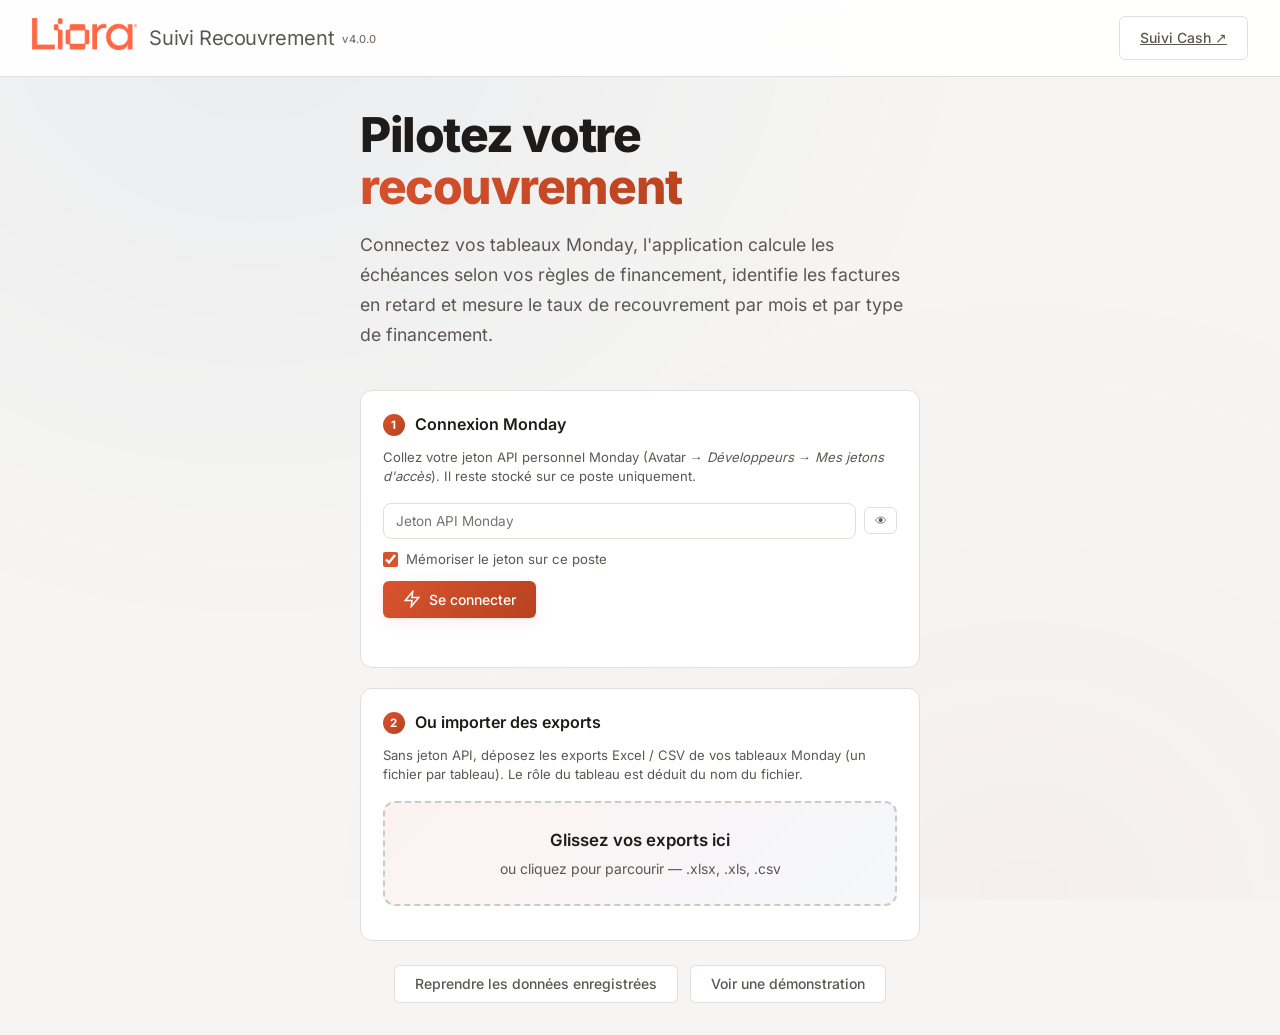
==== commit 291e5c8f: "Pilotage : sortie de filtre visible, et le DSO dit sur quoi il repose Trois corrections sur l'onglet" ====
--- a/recouvrement/index.html
+++ b/recouvrement/index.html
@@ -908,20 +908,22 @@
 
             <div class="charts-grid charts-grid-2">
                 <div class="chart-card">
-                    <div class="chart-header"><h3>Taux de retard par financeur</h3></div>
+                    <div class="chart-header"><h3>Taux de retard par financeur</h3>
+                        <span id="pil-retard-sortie"></span></div>
                     <p class="pil-note" id="pil-retard-dit">La part échue de l’encours de chaque financeur, arrêté après arrêté.</p>
                     <div class="chart-container"><canvas id="pil-chart-retard"></canvas></div>
                 </div>
                 <div class="chart-card">
                     <div class="chart-header"><h3>Variation du DSO</h3></div>
-                    <p class="pil-note">Délai moyen entre la date de facture et l’encaissement,
-                       pondéré par les montants.</p>
+                    <p class="pil-note" id="pil-dso-dit">Délai moyen entre la date de facture et
+                       l’encaissement, pondéré par les montants.</p>
                     <div class="chart-container"><canvas id="pil-chart-dso"></canvas></div>
                 </div>
             </div>
 
             <div class="charts-grid"><div class="chart-card chart-wide">
-                <div class="chart-header"><h3>Évolution de l’encours par financeur, jour après jour depuis la facture</h3></div>
+                <div class="chart-header"><h3>Évolution de l’encours par financeur, jour après jour depuis la facture</h3>
+                    <span id="pil-decroissance-sortie"></span></div>
                 <p class="pil-note" id="pil-decroissance-dit"></p>
                 <div class="chart-container"><canvas id="pil-chart-decroissance"></canvas></div>
             </div></div>
--- a/recouvrement/styles.css
+++ b/recouvrement/styles.css
@@ -2214,3 +2214,44 @@
 /* La maille du relevé, sous le filtre de période : il est bâti sur des arrêtés
    mensuels, et une fenêtre plus courte ne pourrait répondre qu'en mentant. */
 .pil-maille { font-size: .72rem; color: var(--encre-3, #78736C); font-style: italic; }
+
+/* ─── La sortie du filtre, posée sur le graphique qui l’a posé ───
+   Cliquer une courbe isole son financeur, et recliquer la même rend la main.
+   Mais une fois isolée la légende ne porte plus qu’une entrée : rien ne dit
+   qu’il faut recliquer dessus, et il faut remonter jusqu’au graphique pour le
+   faire. La sortie se dit donc en toutes lettres, à côté du titre. */
+.pil-sortie {
+    display: inline-flex;
+    align-items: center;
+    gap: 0.4rem;
+    background: var(--accent-bg);
+    border: 1px solid var(--accent);
+    color: var(--text-primary);
+    font: inherit;
+    font-size: 0.76rem;
+    padding: 0.22rem 0.5rem 0.22rem 0.7rem;
+    border-radius: 999px;
+    cursor: pointer;
+    white-space: nowrap;
+    max-width: 100%;
+    overflow: hidden;
+    text-overflow: ellipsis;
+    transition: all var(--transition);
+}
+.pil-sortie b { font-weight: 600; }
+.pil-sortie .croix { font-size: 1rem; line-height: 1; opacity: 0.6; }
+.pil-sortie:hover { background: var(--accent); border-color: var(--accent); color: #FFFFFF; }
+.pil-sortie:hover .croix { opacity: 1; }
+
+/* ─── La base sous le délai ───
+   Un DSO ne se vérifie pas sans le nombre de règlements qui le composent :
+   19 jours sur une facture et 19 jours sur trente ne disent pas la même chose. */
+.pil-heat small {
+    display: block;
+    font-size: 0.68rem;
+    font-weight: 400;
+    color: var(--text-muted);
+    white-space: nowrap;
+    margin-top: 0.1rem;
+}
+.pil-acompleter { color: var(--text-muted); font-style: italic; font-size: 0.78rem; }
